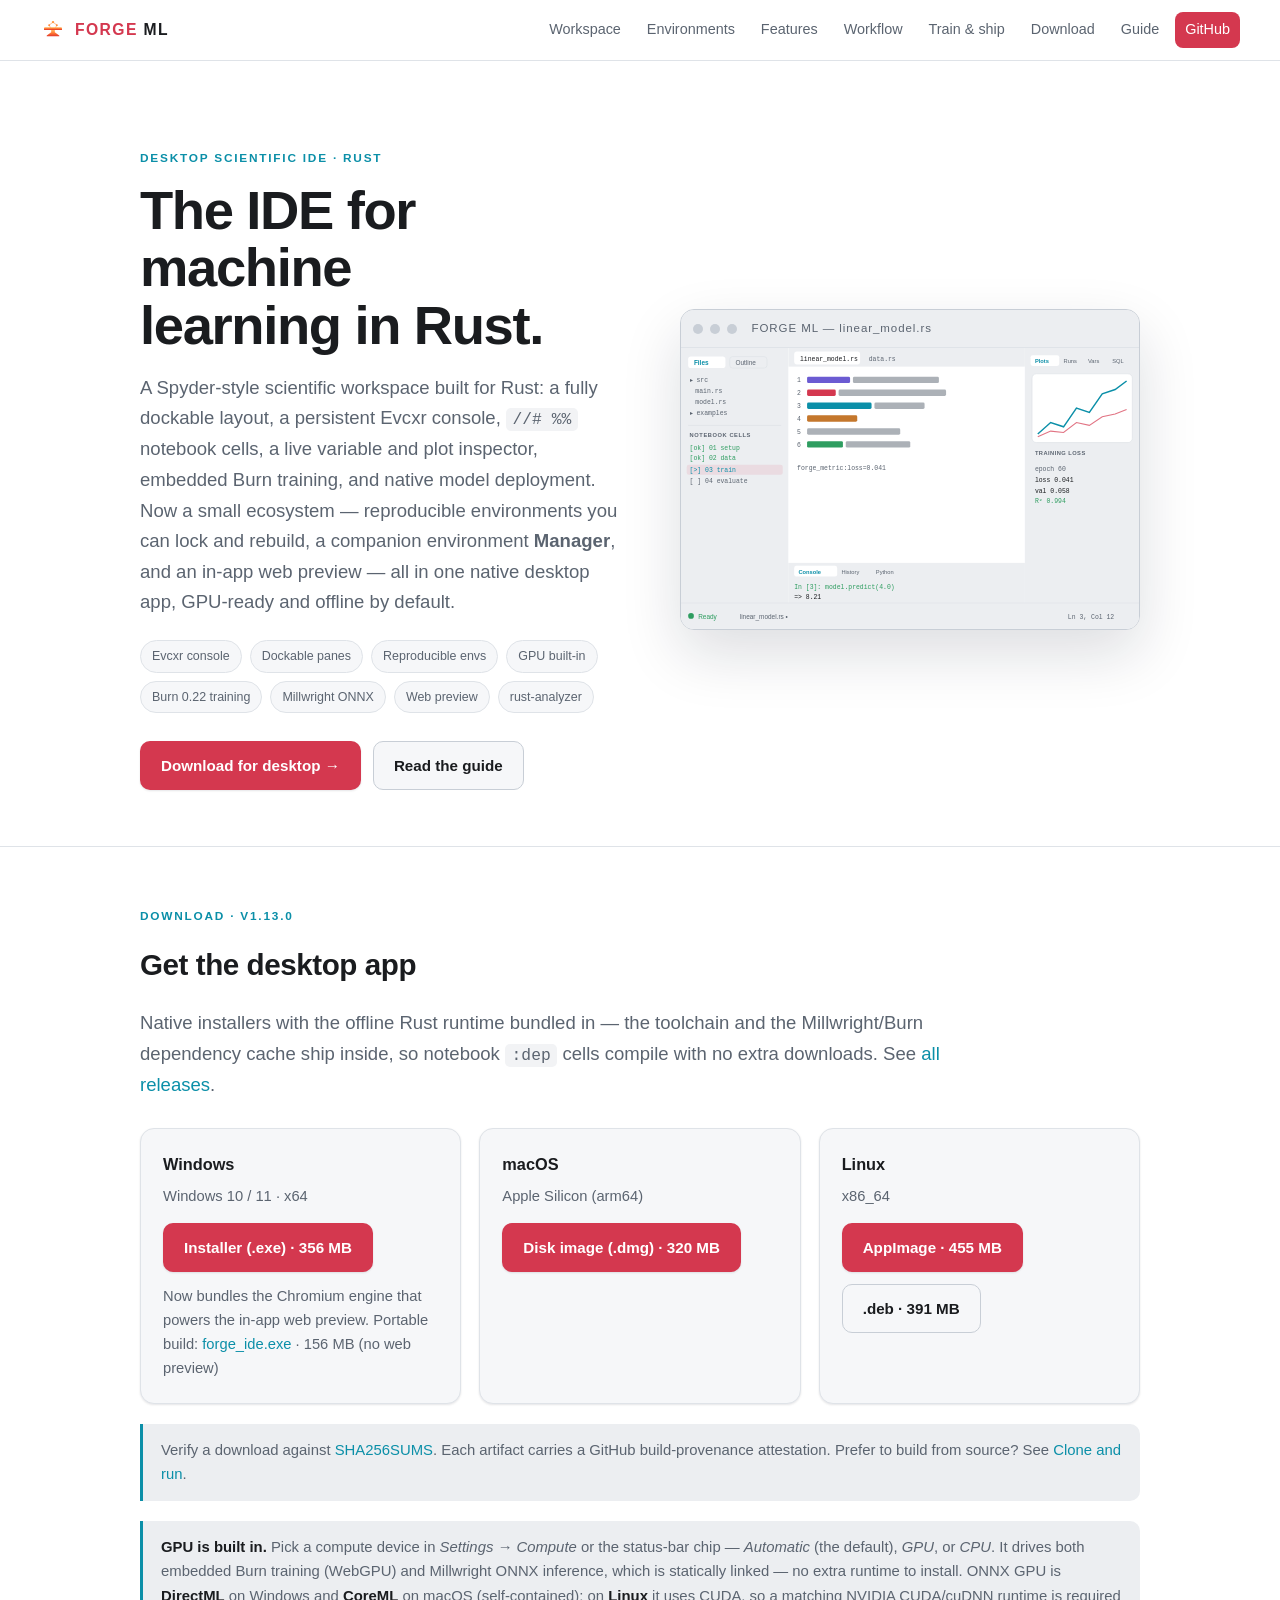
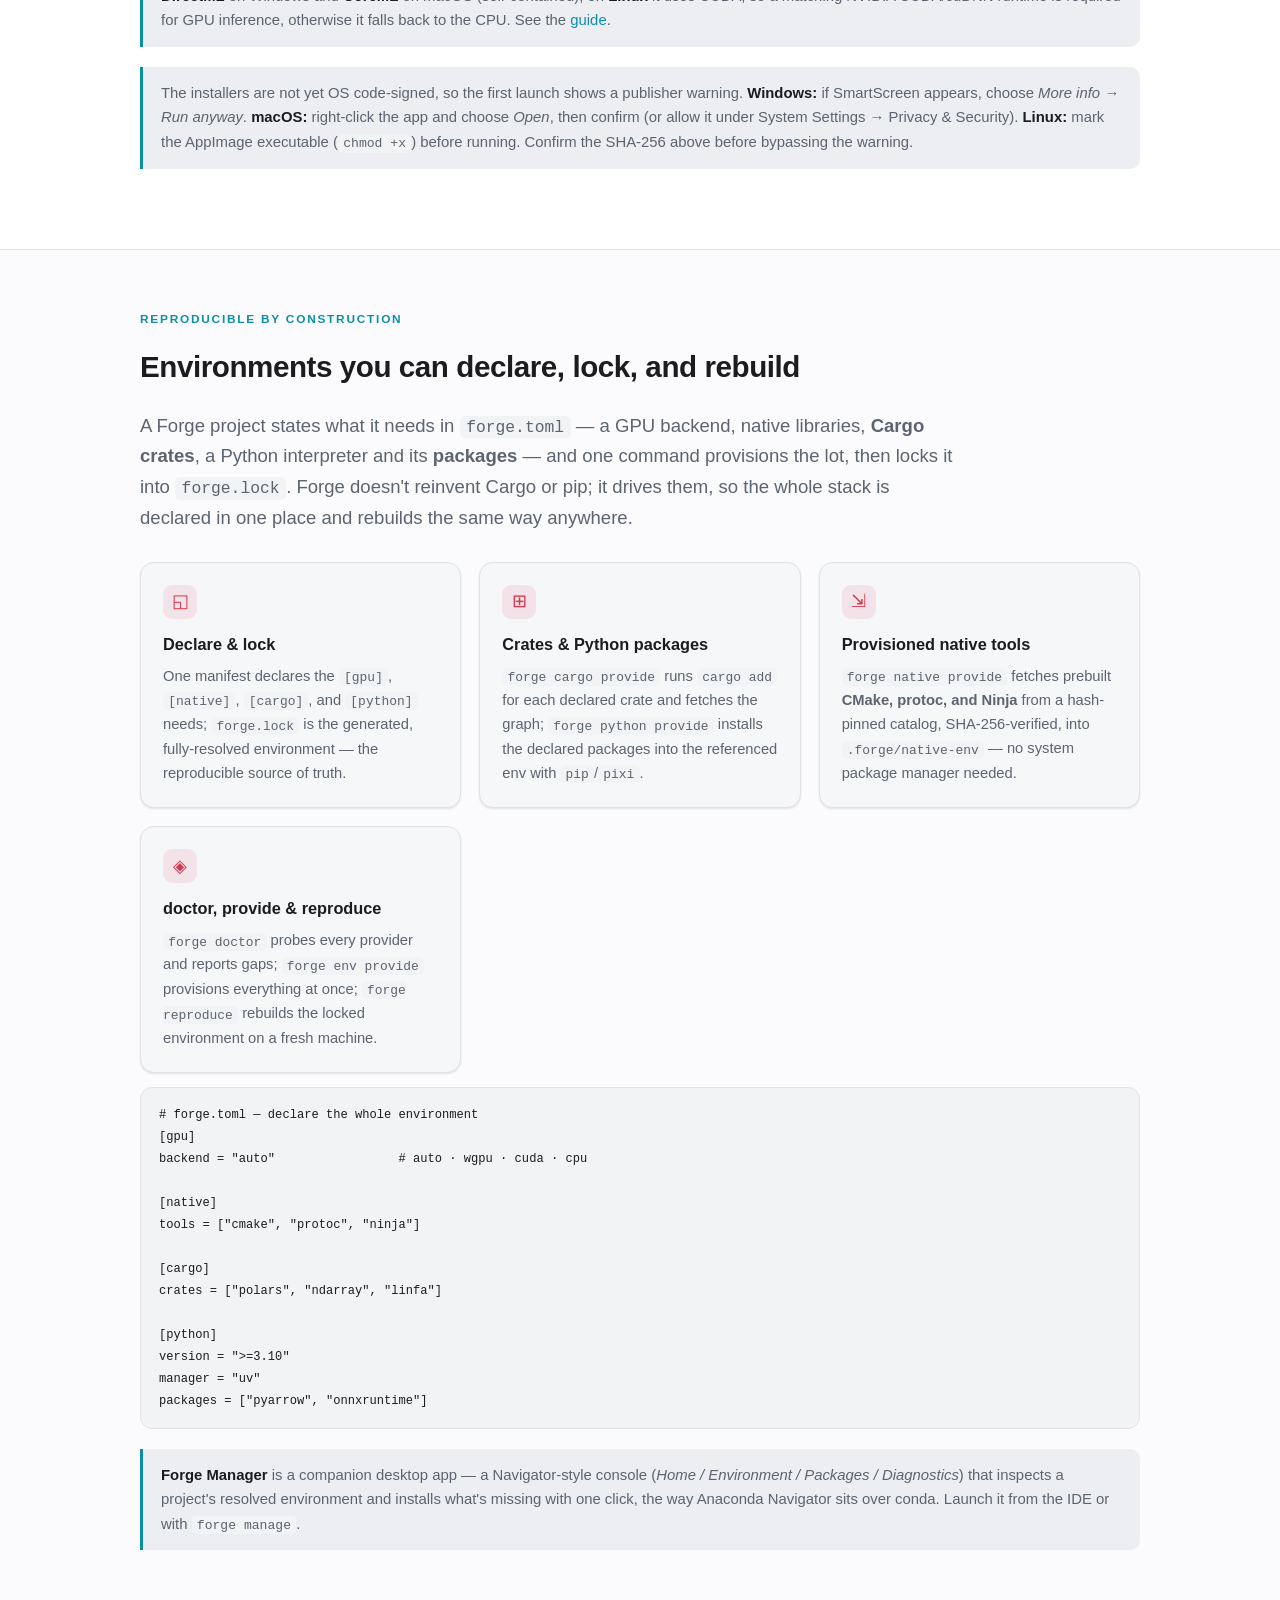
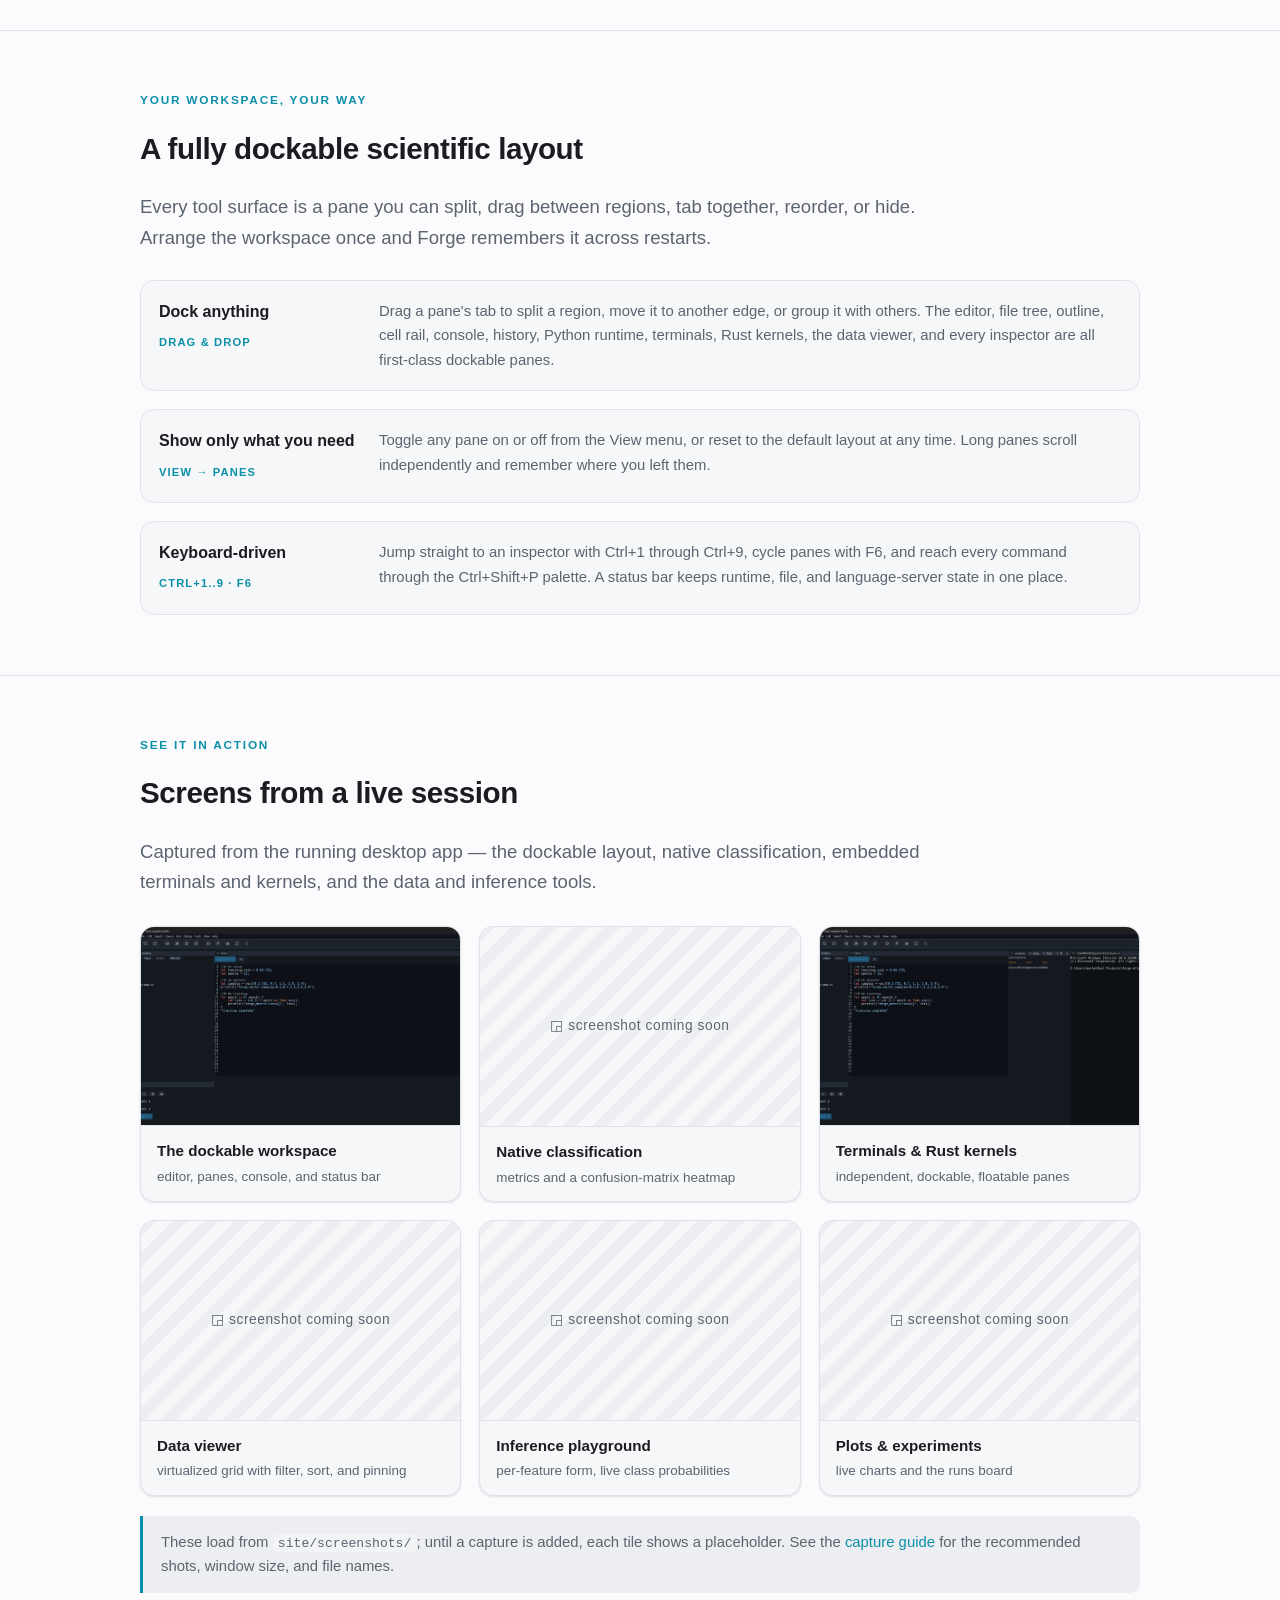
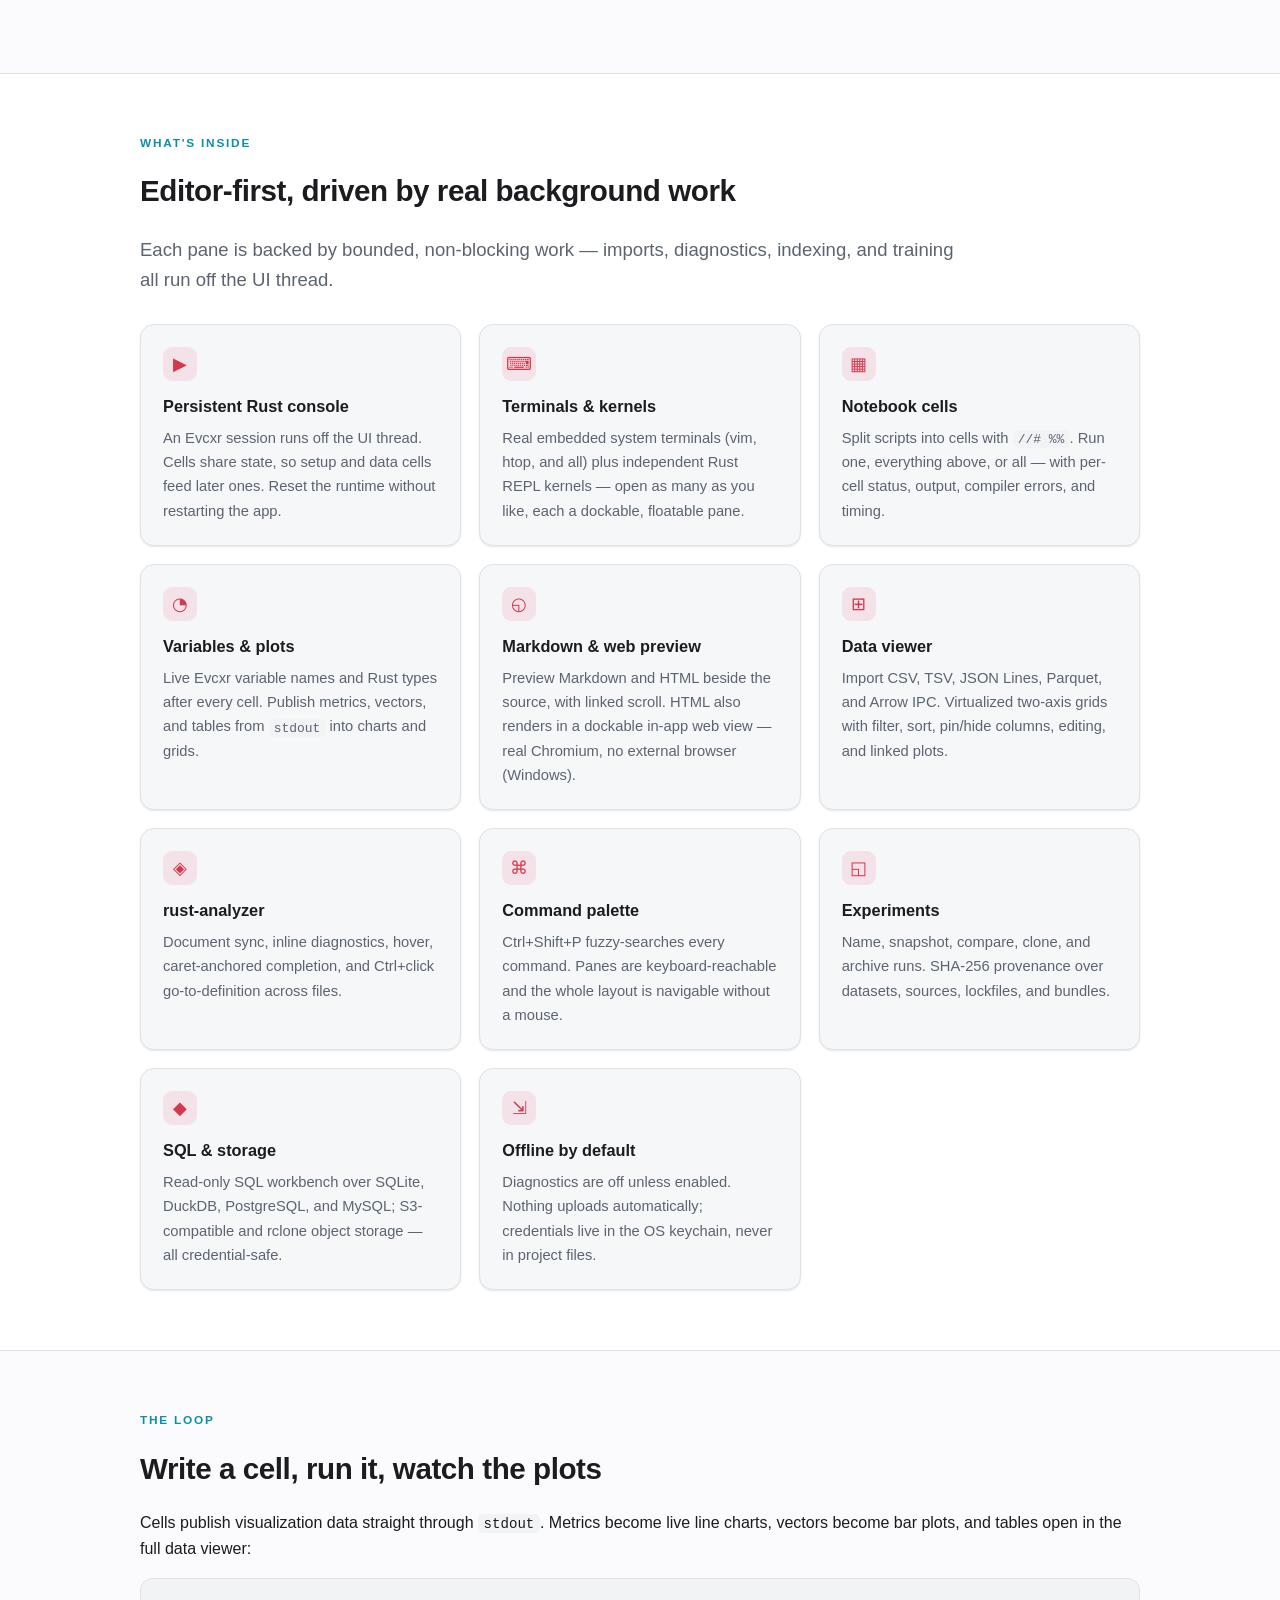
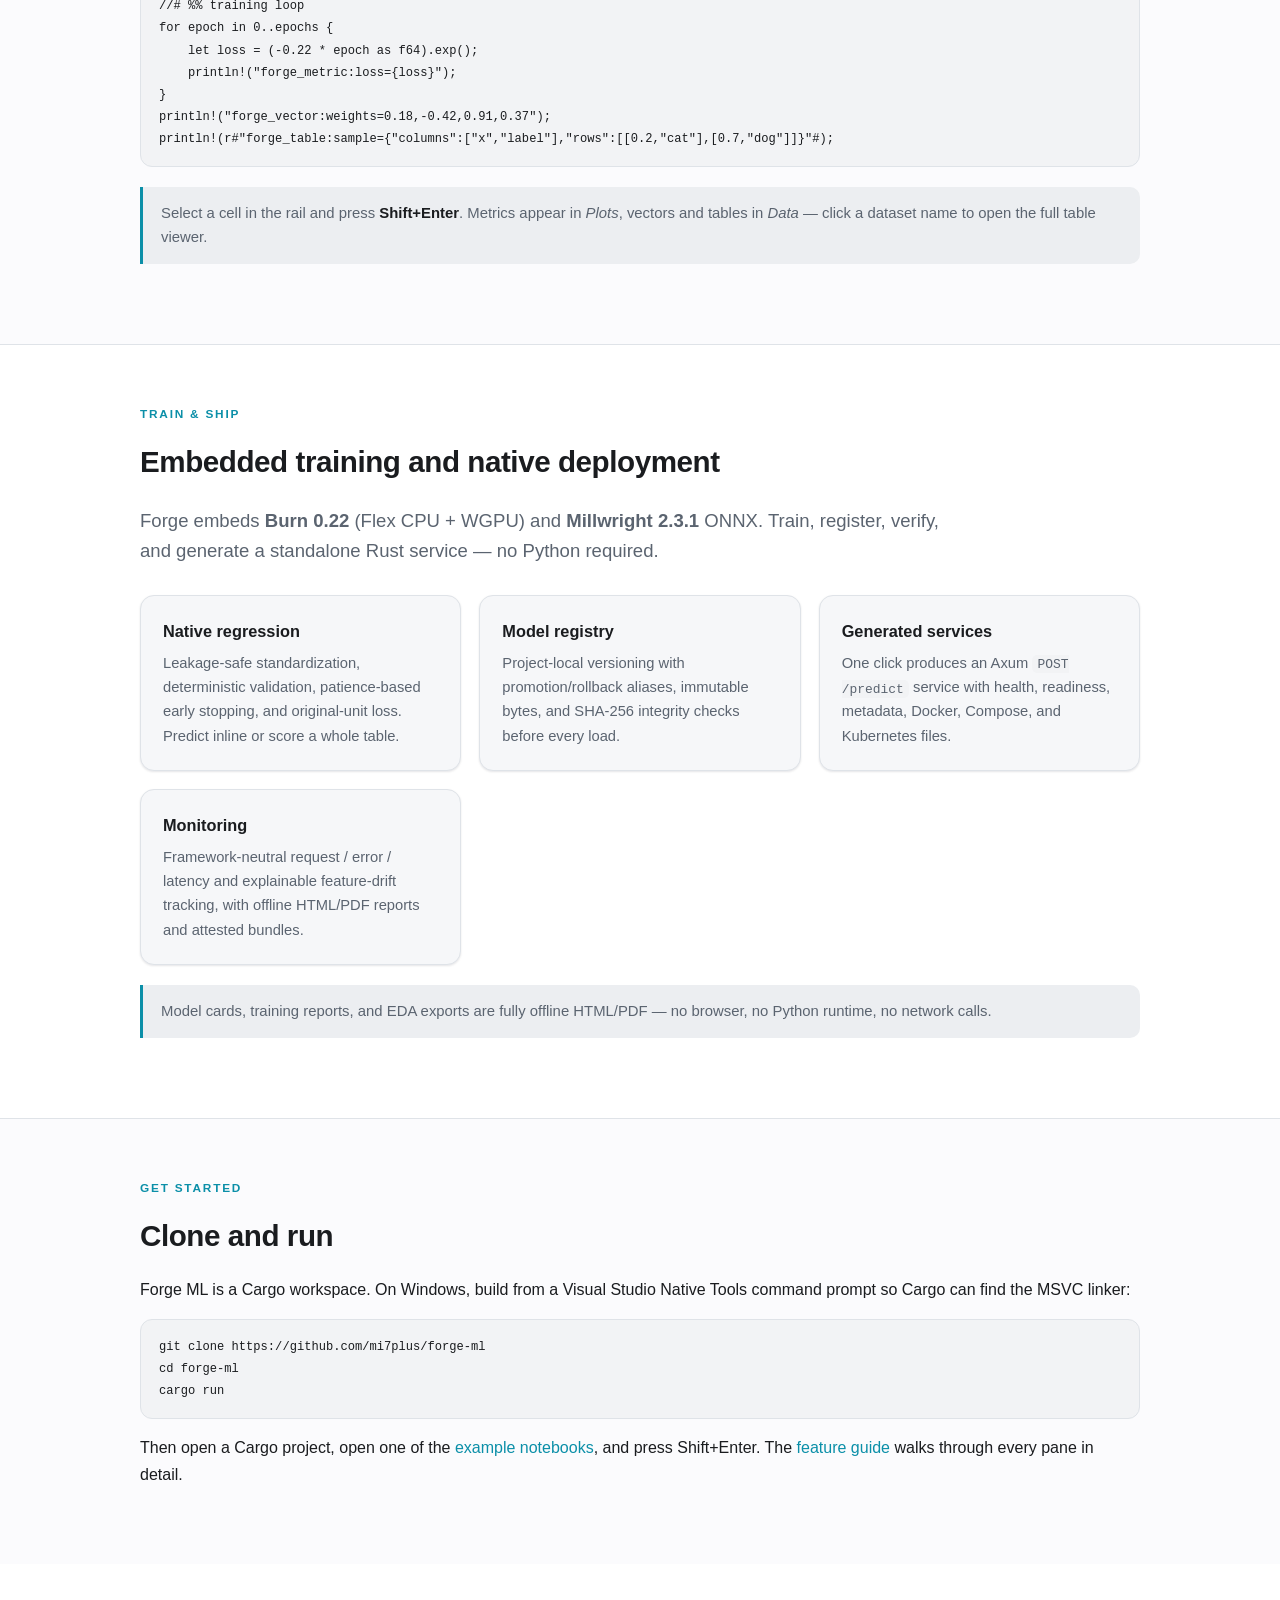
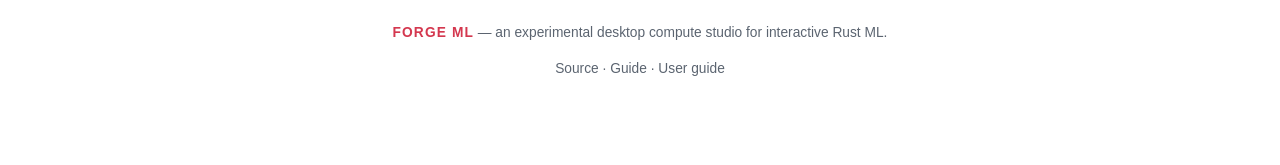
==== site/index.html @ 40b63c4d "feat(env): provision Cargo crates and Python packages from forge.toml Extends the environment system" ====
<!DOCTYPE html>
<html lang="en">
<head>
<meta charset="utf-8">
<meta name="viewport" content="width=device-width, initial-scale=1">
<title>Forge ML — a Rust IDE for machine learning</title>
<meta name="description" content="Forge ML is a desktop scientific IDE for interactive Rust machine-learning work: a dockable workspace, a persistent Evcxr console, notebook cells, live plots, embedded Burn training, and native model deployment.">
<link rel="icon" type="image/svg+xml" href="favicon.svg">
<link rel="alternate icon" href="favicon.ico">
<link rel="apple-touch-icon" href="favicon-256.png">
<link rel="stylesheet" href="styles.css">
</head>
<body>
<nav class="nav">
  <span class="brand"><img src="logo-mark.svg" alt="" width="26" height="26" style="vertical-align:-7px;margin-right:9px">FORGE <span>ML</span></span>
  <div class="links">
    <a href="#workspace">Workspace</a>
    <a href="#ecosystem">Environments</a>
    <a href="#features">Features</a>
    <a href="#workflow">Workflow</a>
    <a href="#ml">Train &amp; ship</a>
    <a href="#download">Download</a>
    <a href="guide.html">Guide</a>
    <a class="cta" href="https://github.com/mi7plus/forge-ml">GitHub</a>
  </div>
</nav>

<header class="hero">
  <div class="wrap hero-grid">
    <div>
      <p class="eyebrow">Desktop scientific IDE · Rust</p>
      <h1>The IDE for machine<br>learning in Rust.</h1>
      <p class="lede">A Spyder-style scientific workspace built for Rust: a fully dockable layout,
      a persistent Evcxr console, <code>//# %%</code> notebook cells, a live variable and plot
      inspector, embedded Burn training, and native model deployment. Now a small ecosystem —
      reproducible environments you can lock and rebuild, a companion environment
      <strong>Manager</strong>, and an in-app web preview — all in one native desktop app,
      GPU-ready and offline by default.</p>
      <div class="badges">
        <span class="chip">Evcxr console</span>
        <span class="chip">Dockable panes</span>
        <span class="chip">Reproducible envs</span>
        <span class="chip">GPU built-in</span>
        <span class="chip">Burn 0.22 training</span>
        <span class="chip">Millwright ONNX</span>
        <span class="chip">Web preview</span>
        <span class="chip">rust-analyzer</span>
      </div>
      <div class="cta">
        <a class="btn primary" href="#download">Download for desktop →</a>
        <a class="btn ghost" href="guide.html">Read the guide</a>
      </div>
    </div>

    <div class="mockup" role="img" aria-label="Forge ML workspace: a dockable layout with a left navigator, a center editor, a right inspector, and a bottom console.">
      <div class="titlebar">
        <span class="dot"></span><span class="dot"></span><span class="dot"></span>
        <span class="tb-title">FORGE ML — linear_model.rs</span>
      </div>
      <svg viewBox="0 0 640 392" xmlns="http://www.w3.org/2000/svg">
        <!-- panels -->
        <rect x="0" y="0" width="640" height="392" style="fill:var(--surface)"/>
        <!-- left navigator -->
        <rect x="0" y="0" width="150" height="356" style="fill:var(--surface-2)"/>
        <rect x="10" y="12" width="52" height="16" rx="4" style="fill:var(--bg)"/>
        <rect x="68" y="12" width="52" height="16" rx="4" style="fill:transparent;stroke:var(--border);stroke-width:1"/>
        <text x="18" y="24" style="fill:var(--cyan);font:600 9px sans-serif">Files</text>
        <text x="76" y="24" style="fill:var(--muted);font:9px sans-serif">Outline</text>
        <g style="fill:var(--muted);font:9px monospace">
          <text x="12" y="48">▸ src</text>
          <text x="20" y="63">main.rs</text>
          <text x="20" y="78">model.rs</text>
          <text x="12" y="93">▸ examples</text>
        </g>
        <line x1="10" y1="108" x2="140" y2="108" style="stroke:var(--border);stroke-width:1"/>
        <text x="12" y="124" style="fill:var(--muted);font:700 8px sans-serif;letter-spacing:.1em">NOTEBOOK CELLS</text>
        <g style="font:9px monospace">
          <text x="12" y="142" style="fill:var(--green)">[ok] 01 setup</text>
          <text x="12" y="157" style="fill:var(--green)">[ok] 02 data</text>
          <rect x="8" y="163" width="134" height="14" rx="3" style="fill:var(--red-soft)"/>
          <text x="12" y="173" style="fill:var(--cyan)">[&gt;]  03 train</text>
          <text x="12" y="188" style="fill:var(--muted)">[ ]  04 evaluate</text>
        </g>

        <!-- editor -->
        <rect x="150" y="0" width="330" height="300" style="fill:var(--bg)"/>
        <rect x="150" y="0" width="330" height="26" style="fill:var(--surface-2)"/>
        <rect x="158" y="5" width="92" height="18" rx="4" style="fill:var(--bg)"/>
        <text x="166" y="18" style="fill:var(--text);font:9px monospace">linear_model.rs</text>
        <text x="262" y="18" style="fill:var(--muted);font:9px monospace">data.rs</text>
        <g style="font:9px monospace">
          <text x="162" y="48" style="fill:var(--muted)">1</text><rect x="176" y="40" width="60" height="9" rx="2" style="fill:var(--violet)"/><rect x="240" y="40" width="120" height="9" rx="2" style="fill:var(--muted);opacity:.5"/>
          <text x="162" y="66" style="fill:var(--muted)">2</text><rect x="176" y="58" width="40" height="9" rx="2" style="fill:var(--red)"/><rect x="220" y="58" width="150" height="9" rx="2" style="fill:var(--muted);opacity:.5"/>
          <text x="162" y="84" style="fill:var(--muted)">3</text><rect x="176" y="76" width="90" height="9" rx="2" style="fill:var(--cyan)"/><rect x="270" y="76" width="70" height="9" rx="2" style="fill:var(--muted);opacity:.5"/>
          <text x="162" y="102" style="fill:var(--muted)">4</text><rect x="176" y="94" width="70" height="9" rx="2" style="fill:var(--ember)"/>
          <text x="162" y="120" style="fill:var(--muted)">5</text><rect x="176" y="112" width="130" height="9" rx="2" style="fill:var(--muted);opacity:.5"/>
          <text x="162" y="138" style="fill:var(--muted)">6</text><rect x="176" y="130" width="50" height="9" rx="2" style="fill:var(--green)"/><rect x="230" y="130" width="90" height="9" rx="2" style="fill:var(--muted);opacity:.5"/>
        </g>
        <text x="162" y="170" style="fill:var(--muted);font:9px monospace">forge_metric:loss=0.041</text>

        <!-- bottom console under editor -->
        <rect x="150" y="300" width="330" height="56" style="fill:var(--surface-2)"/>
        <rect x="158" y="304" width="60" height="15" rx="3" style="fill:var(--bg)"/>
        <text x="164" y="315" style="fill:var(--cyan);font:600 8px sans-serif">Console</text>
        <text x="224" y="315" style="fill:var(--muted);font:8px sans-serif">History</text>
        <text x="272" y="315" style="fill:var(--muted);font:8px sans-serif">Python</text>
        <text x="158" y="336" style="fill:var(--green);font:9px monospace">In [3]: model.predict(4.0)</text>
        <text x="158" y="350" style="fill:var(--text);font:9px monospace">=&gt; 8.21</text>

        <!-- right inspector -->
        <rect x="480" y="0" width="160" height="356" style="fill:var(--surface-2)"/>
        <g style="font:8px sans-serif">
          <rect x="488" y="10" width="40" height="15" rx="3" style="fill:var(--bg)"/>
          <text x="494" y="21" style="fill:var(--cyan);font-weight:600">Plots</text>
          <text x="534" y="21" style="fill:var(--muted)">Runs</text>
          <text x="568" y="21" style="fill:var(--muted)">Vars</text>
          <text x="602" y="21" style="fill:var(--muted)">SQL</text>
        </g>
        <rect x="490" y="36" width="140" height="96" rx="6" style="fill:var(--bg);stroke:var(--border);stroke-width:1"/>
        <polyline points="498,120 516,104 534,110 552,84 570,90 588,64 606,58 622,46"
                  style="fill:none;stroke:var(--cyan);stroke-width:2"/>
        <polyline points="498,124 516,116 534,118 552,104 570,108 588,96 606,92 622,86"
                  style="fill:none;stroke:var(--red);stroke-width:1.5;opacity:.7"/>
        <text x="494" y="150" style="fill:var(--muted);font:700 8px sans-serif;letter-spacing:.08em">TRAINING LOSS</text>
        <g style="font:9px monospace">
          <text x="494" y="172" style="fill:var(--muted)">epoch 60</text>
          <text x="494" y="187" style="fill:var(--text)">loss   0.041</text>
          <text x="494" y="202" style="fill:var(--text)">val    0.058</text>
          <text x="494" y="217" style="fill:var(--green)">R²     0.994</text>
        </g>

        <!-- status bar -->
        <rect x="0" y="356" width="640" height="36" style="fill:var(--surface-2)"/>
        <line x1="0" y1="356" x2="640" y2="356" style="stroke:var(--border);stroke-width:1"/>
        <circle cx="14" cy="374" r="4" style="fill:var(--green)"/>
        <text x="24" y="378" style="fill:var(--green);font:9px sans-serif">Ready</text>
        <text x="82" y="378" style="fill:var(--muted);font:9px sans-serif">linear_model.rs •</text>
        <text x="540" y="378" style="fill:var(--muted);font:9px monospace">Ln 3, Col 12</text>
      </svg>
    </div>
  </div>
</header>

<section id="download">
  <div class="wrap">
    <p class="eyebrow">Download · v1.13.0</p>
    <h2>Get the desktop app</h2>
    <p class="lede">Native installers with the offline Rust runtime bundled in — the toolchain and the
    Millwright/Burn dependency cache ship inside, so notebook <code>:dep</code> cells compile with no
    extra downloads. See <a href="https://github.com/mi7plus/forge-ml/releases/latest">all releases</a>.</p>
    <div class="grid">
      <div class="card">
        <h3>Windows</h3>
        <p>Windows 10 / 11 · x64</p>
        <div class="cta" style="margin-top:14px">
          <a class="btn primary" href="https://github.com/mi7plus/forge-ml/releases/download/v1.13.0/forge_ide_1.13.0_x64-setup.exe">Installer (.exe) · 356&nbsp;MB</a>
        </div>
        <p style="margin-top:12px">Now bundles the Chromium engine that powers the in-app web preview.
          Portable build:
          <a href="https://github.com/mi7plus/forge-ml/releases/download/v1.13.0/forge_ide.exe">forge_ide.exe</a> · 156&nbsp;MB
          (no web preview)</p>
      </div>
      <div class="card">
        <h3>macOS</h3>
        <p>Apple Silicon (arm64)</p>
        <div class="cta" style="margin-top:14px">
          <a class="btn primary" href="https://github.com/mi7plus/forge-ml/releases/download/v1.13.0/Forge.ML_1.13.0_aarch64.dmg">Disk image (.dmg) · 320&nbsp;MB</a>
        </div>
      </div>
      <div class="card">
        <h3>Linux</h3>
        <p>x86_64</p>
        <div class="cta" style="margin-top:14px">
          <a class="btn primary" href="https://github.com/mi7plus/forge-ml/releases/download/v1.13.0/forge_ide_1.13.0_x86_64.AppImage">AppImage · 455&nbsp;MB</a>
          <a class="btn ghost" href="https://github.com/mi7plus/forge-ml/releases/download/v1.13.0/forge_ide_1.13.0_amd64.deb">.deb · 391&nbsp;MB</a>
        </div>
      </div>
    </div>
    <p class="note">Verify a download against
      <a href="https://github.com/mi7plus/forge-ml/releases/download/v1.13.0/SHA256SUMS">SHA256SUMS</a>.
      Each artifact carries a GitHub build-provenance attestation. Prefer to build from source?
      See <a href="#start">Clone and run</a>.</p>
    <p class="note"><strong>GPU is built in.</strong> Pick a compute device in <em>Settings → Compute</em> or
      the status-bar chip — <em>Automatic</em> (the default), <em>GPU</em>, or <em>CPU</em>. It drives both
      embedded Burn training (WebGPU) and Millwright ONNX inference, which is statically linked — no extra
      runtime to install. ONNX GPU is <strong>DirectML</strong> on Windows and <strong>CoreML</strong> on
      macOS (self-contained); on <strong>Linux</strong> it uses CUDA, so a matching NVIDIA CUDA/cuDNN runtime
      is required for GPU inference, otherwise it falls back to the CPU. See the
      <a href="guide.html#compute">guide</a>.</p>
    <p class="note">The installers are not yet OS code-signed, so the first launch shows a publisher
      warning. <strong>Windows:</strong> if SmartScreen appears, choose <em>More info → Run anyway</em>.
      <strong>macOS:</strong> right-click the app and choose <em>Open</em>, then confirm (or allow it under
      System Settings → Privacy &amp; Security). <strong>Linux:</strong> mark the AppImage executable
      (<code>chmod +x</code>) before running. Confirm the SHA-256 above before bypassing the warning.</p>
  </div>
</section>

<section id="ecosystem" class="tinted">
  <div class="wrap">
    <p class="eyebrow">Reproducible by construction</p>
    <h2>Environments you can declare, lock, and rebuild</h2>
    <p class="lede">A Forge project states what it needs in <code>forge.toml</code> — a GPU backend,
    native libraries, <strong>Cargo crates</strong>, a Python interpreter and its <strong>packages</strong>
    — and one command provisions the lot, then locks it into <code>forge.lock</code>. Forge doesn't
    reinvent Cargo or pip; it drives them, so the whole stack is declared in one place and rebuilds the
    same way anywhere.</p>
    <div class="grid">
      <div class="card"><span class="ico">◱</span><h3>Declare &amp; lock</h3><p>One manifest declares the <code>[gpu]</code>, <code>[native]</code>, <code>[cargo]</code>, and <code>[python]</code> needs; <code>forge.lock</code> is the generated, fully-resolved environment — the reproducible source of truth.</p></div>
      <div class="card"><span class="ico">⊞</span><h3>Crates &amp; Python packages</h3><p><code>forge cargo provide</code> runs <code>cargo add</code> for each declared crate and fetches the graph; <code>forge python provide</code> installs the declared packages into the referenced env with <code>pip</code>/<code>pixi</code>.</p></div>
      <div class="card"><span class="ico">⇲</span><h3>Provisioned native tools</h3><p><code>forge native provide</code> fetches prebuilt <strong>CMake, protoc, and Ninja</strong> from a hash-pinned catalog, SHA-256-verified, into <code>.forge/native-env</code> — no system package manager needed.</p></div>
      <div class="card"><span class="ico">◈</span><h3>doctor, provide &amp; reproduce</h3><p><code>forge doctor</code> probes every provider and reports gaps; <code>forge env provide</code> provisions everything at once; <code>forge reproduce</code> rebuilds the locked environment on a fresh machine.</p></div>
    </div>
<pre><code># forge.toml — declare the whole environment
[gpu]
backend = "auto"                 # auto · wgpu · cuda · cpu

[native]
tools = ["cmake", "protoc", "ninja"]

[cargo]
crates = ["polars", "ndarray", "linfa"]

[python]
version = "&gt;=3.10"
manager = "uv"
packages = ["pyarrow", "onnxruntime"]</code></pre>
    <div class="note"><strong>Forge Manager</strong> is a companion desktop app — a Navigator-style
    console (<em>Home / Environment / Packages / Diagnostics</em>) that inspects a project's resolved
    environment and installs what's missing with one click, the way Anaconda Navigator sits over conda.
    Launch it from the IDE or with <code>forge manage</code>.</div>
  </div>
</section>

<section id="workspace" class="tinted">
  <div class="wrap">
    <p class="eyebrow">Your workspace, your way</p>
    <h2>A fully dockable scientific layout</h2>
    <p class="lede">Every tool surface is a pane you can split, drag between regions, tab together,
    reorder, or hide. Arrange the workspace once and Forge remembers it across restarts.</p>
    <div class="rows">
      <div class="row2">
        <div class="rk">Dock anything<span class="tag">drag &amp; drop</span></div>
        <p>Drag a pane's tab to split a region, move it to another edge, or group it with others.
        The editor, file tree, outline, cell rail, console, history, Python runtime, terminals,
        Rust kernels, the data viewer, and every inspector are all first-class dockable panes.</p>
      </div>
      <div class="row2">
        <div class="rk">Show only what you need<span class="tag">View → Panes</span></div>
        <p>Toggle any pane on or off from the View menu, or reset to the default layout at any time.
        Long panes scroll independently and remember where you left them.</p>
      </div>
      <div class="row2">
        <div class="rk">Keyboard-driven<span class="tag">Ctrl+1..9 · F6</span></div>
        <p>Jump straight to an inspector with Ctrl+1 through Ctrl+9, cycle panes with F6, and reach
        every command through the Ctrl+Shift+P palette. A status bar keeps runtime, file, and
        language-server state in one place.</p>
      </div>
    </div>
  </div>
</section>

<section id="screenshots" class="tinted">
  <div class="wrap">
    <p class="eyebrow">See it in action</p>
    <h2>Screens from a live session</h2>
    <p class="lede">Captured from the running desktop app — the dockable layout, native
    classification, embedded terminals and kernels, and the data and inference tools.</p>
    <div class="shots">
      <figure class="shot">
        <img src="screenshots/workspace.png" width="1600" height="874" loading="lazy"
             alt="The Forge ML workspace: a file navigator, an editor open on a Rust notebook with //# %% cells, and the notebook cell rail below."
             onerror="this.closest('.shot').classList.add('pending')">
        <figcaption>The dockable workspace<span>editor, panes, console, and status bar</span></figcaption>
      </figure>
      <figure class="shot">
        <img src="screenshots/classification.png" width="1600" height="1000" loading="lazy"
             alt="Native softmax classification results with per-class precision, recall, and F1, and a confusion-matrix heatmap."
             onerror="this.closest('.shot').classList.add('pending')">
        <figcaption>Native classification<span>metrics and a confusion-matrix heatmap</span></figcaption>
      </figure>
      <figure class="shot">
        <img src="screenshots/terminals-kernels.png" width="1600" height="874" loading="lazy"
             alt="An embedded system terminal docked to the right of the editor, alongside the live variables inspector."
             onerror="this.closest('.shot').classList.add('pending')">
        <figcaption>Terminals &amp; Rust kernels<span>independent, dockable, floatable panes</span></figcaption>
      </figure>
      <figure class="shot">
        <img src="screenshots/data-viewer.png" width="1600" height="1000" loading="lazy"
             alt="The virtualized data viewer showing a large table with filtering, sorting, and pinned columns."
             onerror="this.closest('.shot').classList.add('pending')">
        <figcaption>Data viewer<span>virtualized grid with filter, sort, and pinning</span></figcaption>
      </figure>
      <figure class="shot">
        <img src="screenshots/playground.png" width="1600" height="1000" loading="lazy"
             alt="The inference playground with a per-feature input form and live per-class probability bars."
             onerror="this.closest('.shot').classList.add('pending')">
        <figcaption>Inference playground<span>per-feature form, live class probabilities</span></figcaption>
      </figure>
      <figure class="shot">
        <img src="screenshots/plots.png" width="1600" height="1000" loading="lazy"
             alt="Live training-loss line charts and the experiments board comparing several runs."
             onerror="this.closest('.shot').classList.add('pending')">
        <figcaption>Plots &amp; experiments<span>live charts and the runs board</span></figcaption>
      </figure>
    </div>
    <p class="note">These load from <code>site/screenshots/</code>; until a capture is added, each
    tile shows a placeholder. See the
    <a href="https://github.com/mi7plus/forge-ml/blob/main/site/screenshots/README.md">capture guide</a>
    for the recommended shots, window size, and file names.</p>
  </div>
</section>

<section id="features">
  <div class="wrap">
    <p class="eyebrow">What's inside</p>
    <h2>Editor-first, driven by real background work</h2>
    <p class="lede">Each pane is backed by bounded, non-blocking work — imports, diagnostics,
    indexing, and training all run off the UI thread.</p>
    <div class="grid">
      <div class="card"><span class="ico">▶</span><h3>Persistent Rust console</h3><p>An Evcxr session runs off the UI thread. Cells share state, so setup and data cells feed later ones. Reset the runtime without restarting the app.</p></div>
      <div class="card"><span class="ico">⌨</span><h3>Terminals &amp; kernels</h3><p>Real embedded system terminals (vim, htop, and all) plus independent Rust REPL kernels — open as many as you like, each a dockable, floatable pane.</p></div>
      <div class="card"><span class="ico">▦</span><h3>Notebook cells</h3><p>Split scripts into cells with <code>//# %%</code>. Run one, everything above, or all — with per-cell status, output, compiler errors, and timing.</p></div>
      <div class="card"><span class="ico">◔</span><h3>Variables &amp; plots</h3><p>Live Evcxr variable names and Rust types after every cell. Publish metrics, vectors, and tables from <code>stdout</code> into charts and grids.</p></div>
      <div class="card"><span class="ico">◵</span><h3>Markdown &amp; web preview</h3><p>Preview Markdown and HTML beside the source, with linked scroll. HTML also renders in a dockable in-app web view — real Chromium, no external browser (Windows).</p></div>
      <div class="card"><span class="ico">⊞</span><h3>Data viewer</h3><p>Import CSV, TSV, JSON Lines, Parquet, and Arrow IPC. Virtualized two-axis grids with filter, sort, pin/hide columns, editing, and linked plots.</p></div>
      <div class="card"><span class="ico">◈</span><h3>rust-analyzer</h3><p>Document sync, inline diagnostics, hover, caret-anchored completion, and Ctrl+click go-to-definition across files.</p></div>
      <div class="card"><span class="ico">⌘</span><h3>Command palette</h3><p>Ctrl+Shift+P fuzzy-searches every command. Panes are keyboard-reachable and the whole layout is navigable without a mouse.</p></div>
      <div class="card"><span class="ico">◱</span><h3>Experiments</h3><p>Name, snapshot, compare, clone, and archive runs. SHA-256 provenance over datasets, sources, lockfiles, and bundles.</p></div>
      <div class="card"><span class="ico">◆</span><h3>SQL &amp; storage</h3><p>Read-only SQL workbench over SQLite, DuckDB, PostgreSQL, and MySQL; S3-compatible and rclone object storage — all credential-safe.</p></div>
      <div class="card"><span class="ico">⇲</span><h3>Offline by default</h3><p>Diagnostics are off unless enabled. Nothing uploads automatically; credentials live in the OS keychain, never in project files.</p></div>
    </div>
  </div>
</section>

<section id="workflow" class="tinted">
  <div class="wrap">
    <p class="eyebrow">The loop</p>
    <h2>Write a cell, run it, watch the plots</h2>
    <p>Cells publish visualization data straight through <code>stdout</code>. Metrics become live line
    charts, vectors become bar plots, and tables open in the full data viewer:</p>
<pre><code>//# %% training loop
for epoch in 0..epochs {
    let loss = (-0.22 * epoch as f64).exp();
    println!("forge_metric:loss={loss}");
}
println!("forge_vector:weights=0.18,-0.42,0.91,0.37");
println!(r#"forge_table:sample={"columns":["x","label"],"rows":[[0.2,"cat"],[0.7,"dog"]]}"#);</code></pre>
    <div class="note">Select a cell in the rail and press <strong>Shift+Enter</strong>. Metrics appear in
    <em>Plots</em>, vectors and tables in <em>Data</em> — click a dataset name to open the full table viewer.</div>
  </div>
</section>

<section id="ml">
  <div class="wrap">
    <p class="eyebrow">Train &amp; ship</p>
    <h2>Embedded training and native deployment</h2>
    <p class="lede">Forge embeds <strong>Burn 0.22</strong> (Flex CPU + WGPU) and <strong>Millwright 2.3.1</strong>
    ONNX. Train, register, verify, and generate a standalone Rust service — no Python required.</p>
    <div class="grid">
      <div class="card"><h3>Native regression</h3><p>Leakage-safe standardization, deterministic validation, patience-based early stopping, and original-unit loss. Predict inline or score a whole table.</p></div>
      <div class="card"><h3>Model registry</h3><p>Project-local versioning with promotion/rollback aliases, immutable bytes, and SHA-256 integrity checks before every load.</p></div>
      <div class="card"><h3>Generated services</h3><p>One click produces an Axum <code>POST /predict</code> service with health, readiness, metadata, Docker, Compose, and Kubernetes files.</p></div>
      <div class="card"><h3>Monitoring</h3><p>Framework-neutral request / error / latency and explainable feature-drift tracking, with offline HTML/PDF reports and attested bundles.</p></div>
    </div>
    <div class="note">Model cards, training reports, and EDA exports are fully offline HTML/PDF — no browser,
    no Python runtime, no network calls.</div>
  </div>
</section>

<section id="start" class="tinted">
  <div class="wrap">
    <p class="eyebrow">Get started</p>
    <h2>Clone and run</h2>
    <p>Forge ML is a Cargo workspace. On Windows, build from a Visual Studio Native Tools command prompt
    so Cargo can find the MSVC linker:</p>
<pre><code>git clone https://github.com/mi7plus/forge-ml
cd forge-ml
cargo run</code></pre>
    <p>Then open a Cargo project, open one of the
    <a href="https://github.com/mi7plus/forge-ml/tree/main/examples">example notebooks</a>, and press
    Shift+Enter. The <a href="guide.html">feature guide</a> walks through every pane in detail.</p>
  </div>
</section>

<footer>
  <p><span class="brand">FORGE ML</span> — an experimental desktop compute studio for interactive Rust ML.</p>
  <p><a href="https://github.com/mi7plus/forge-ml">Source</a> · <a href="guide.html">Guide</a> · <a href="https://github.com/mi7plus/forge-ml/blob/main/docs/USER_GUIDE.md">User guide</a></p>
</footer>
</body>
</html>
---- site/styles.css ----
/* Forge ML site — shared styles. Theme-aware via prefers-color-scheme. */
:root {
  --bg: #ffffff;
  --bg-tint: #fbfbfd;
  --surface: #f6f7f9;
  --surface-2: #eceef1;
  --text: #1a1c1f;
  --muted: #5b6470;
  --border: #dfe3e8;
  --border-strong: #c8ced6;
  --red: #d4384f;
  --red-soft: rgba(212, 56, 79, .1);
  --cyan: #0b8fa8;
  --green: #2e9d60;
  --ember: #c4772c;
  --violet: #6b5bd2;
  --code-bg: #f2f3f5;
  --shadow-sm: 0 1px 2px rgba(16, 24, 40, .06), 0 1px 3px rgba(16, 24, 40, .05);
  --shadow: 0 1px 2px rgba(16, 24, 40, .06), 0 12px 28px rgba(16, 24, 40, .08);
  --shadow-lg: 0 24px 60px rgba(16, 24, 40, .14);
  --maxw: 1080px;
  --radius: 14px;
}
@media (prefers-color-scheme: dark) {
  :root {
    --bg: #0d0f12;
    --bg-tint: #101318;
    --surface: #16191d;
    --surface-2: #1d2126;
    --text: #e8eaed;
    --muted: #9aa4b0;
    --border: #262b31;
    --border-strong: #333a42;
    --red: #ff5c60;
    --red-soft: rgba(255, 92, 96, .12);
    --cyan: #33c4dd;
    --green: #45c07d;
    --ember: #e0954a;
    --violet: #9a8cf0;
    --code-bg: #14171b;
    --shadow-sm: 0 1px 2px rgba(0, 0, 0, .4);
    --shadow: 0 1px 2px rgba(0, 0, 0, .4), 0 14px 34px rgba(0, 0, 0, .38);
    --shadow-lg: 0 30px 70px rgba(0, 0, 0, .5);
  }
}
* { box-sizing: border-box; }
html { scroll-behavior: smooth; }
body {
  margin: 0;
  background:
    radial-gradient(1200px 600px at 82% -8%, var(--red-soft), transparent 60%),
    var(--bg);
  color: var(--text);
  font: 16px/1.65 -apple-system, BlinkMacSystemFont, "Segoe UI", Roboto, Helvetica, Arial, sans-serif;
  -webkit-font-smoothing: antialiased;
  text-rendering: optimizeLegibility;
}
a { color: var(--cyan); text-decoration: none; }
a:hover { text-decoration: underline; }
code, pre, kbd { font-family: "SF Mono", "Cascadia Code", "JetBrains Mono", Consolas, monospace; }
code { background: var(--code-bg); padding: .12em .4em; border-radius: 5px; font-size: .88em; }
pre {
  background: var(--code-bg);
  border: 1px solid var(--border);
  border-radius: 12px;
  padding: 16px 18px;
  overflow-x: auto;
  font-size: .86rem;
  line-height: 1.6;
}
pre code { background: none; padding: 0; }
::selection { background: var(--red-soft); }

/* Top nav */
.nav {
  position: sticky; top: 0; z-index: 20;
  display: flex; align-items: center; gap: 20px;
  padding: 12px clamp(16px, 5vw, 40px);
  background: color-mix(in srgb, var(--bg) 82%, transparent);
  backdrop-filter: saturate(1.6) blur(10px);
  border-bottom: 1px solid var(--border);
}
.nav .brand { font-weight: 800; letter-spacing: .09em; color: var(--red); font-size: .98rem; }
.nav .brand span { color: var(--text); }
.nav .links { margin-left: auto; display: flex; gap: 6px; flex-wrap: wrap; align-items: center; }
.nav .links a { color: var(--muted); font-size: .9rem; padding: 6px 10px; border-radius: 8px; }
.nav .links a:hover { color: var(--text); background: var(--surface); text-decoration: none; }
.nav .links a.cta { color: #fff; background: var(--red); }
.nav .links a.cta:hover { filter: brightness(1.07); color: #fff; }

/* Layout */
.wrap { max-width: var(--maxw); margin: 0 auto; padding: 0 clamp(16px, 5vw, 40px); }
section { padding: 60px 0; border-bottom: 1px solid var(--border); }
section:last-of-type { border-bottom: 0; }
h1 { font-size: clamp(2.1rem, 5.4vw, 3.4rem); line-height: 1.05; letter-spacing: -.025em; margin: 0 0 .35em; }
h2 { font-size: clamp(1.5rem, 3vw, 1.85rem); letter-spacing: -.015em; margin: 0 0 .5em; }
h3 { font-size: 1.06rem; margin: 1.5em 0 .4em; }
.lede { font-size: 1.16rem; color: var(--muted); max-width: 44em; }
.eyebrow { text-transform: uppercase; letter-spacing: .15em; font-size: .74rem; font-weight: 700; color: var(--cyan); margin: 0 0 14px; }

/* Hero */
.hero { padding: clamp(48px, 8vw, 88px) 0 56px; border-bottom: 1px solid var(--border); }
.hero-grid { display: grid; grid-template-columns: 1.05fr 1fr; gap: clamp(28px, 5vw, 56px); align-items: center; }
.hero-grid > * { min-width: 0; }
@media (max-width: 880px) { .hero-grid { grid-template-columns: 1fr; } }
.hero .badges { display: flex; gap: 8px; flex-wrap: wrap; margin: 22px 0 28px; }
.chip { font-size: .78rem; color: var(--muted); border: 1px solid var(--border); background: var(--surface); padding: 5px 11px; border-radius: 999px; white-space: nowrap; }
.cta { display: flex; gap: 12px; flex-wrap: wrap; }
.btn { display: inline-flex; align-items: center; gap: 8px; padding: 11px 20px; border-radius: 10px; font-weight: 600; font-size: .95rem; border: 1px solid transparent; transition: transform .06s ease; }
.btn:active { transform: translateY(1px); }
.btn.primary { background: var(--red); color: #fff; box-shadow: var(--shadow-sm); }
.btn.primary:hover { filter: brightness(1.07); text-decoration: none; }
.btn.ghost { border-color: var(--border-strong); color: var(--text); background: var(--surface); }
.btn.ghost:hover { border-color: var(--cyan); text-decoration: none; }

/* Workspace mockup (hero visual) */
.mockup {
  border: 1px solid var(--border-strong); border-radius: var(--radius);
  background: var(--surface); box-shadow: var(--shadow-lg); overflow: hidden;
}
.mockup .titlebar { display: flex; align-items: center; gap: 7px; padding: 9px 12px; border-bottom: 1px solid var(--border); background: var(--surface-2); }
.mockup .dot { width: 10px; height: 10px; border-radius: 50%; background: var(--border-strong); }
.mockup .tb-title { margin-left: 8px; font-size: .72rem; color: var(--muted); letter-spacing: .08em; }
.mockup svg { display: block; width: 100%; height: auto; }

/* Section tint helper */
.tinted { background: var(--bg-tint); }

/* Feature grid */
.grid { display: grid; grid-template-columns: repeat(auto-fit, minmax(240px, 1fr)); gap: 18px; margin-top: 28px; }
.card {
  background: var(--surface); border: 1px solid var(--border); border-radius: var(--radius);
  padding: 22px; box-shadow: var(--shadow-sm); transition: border-color .15s ease, transform .12s ease;
}
.card:hover { border-color: var(--border-strong); transform: translateY(-2px); }
.card h3 { margin: 0 0 6px; font-size: 1.02rem; }
.card p { margin: 0; color: var(--muted); font-size: .92rem; }
.card .ico { display: inline-flex; align-items: center; justify-content: center; width: 34px; height: 34px; border-radius: 9px; background: var(--red-soft); color: var(--red); font-size: 1.15rem; margin-bottom: 12px; }

/* Screenshot gallery */
.shots { display: grid; grid-template-columns: repeat(auto-fit, minmax(300px, 1fr)); gap: 18px; margin-top: 28px; }
.shot {
  margin: 0; background: var(--surface); border: 1px solid var(--border); border-radius: var(--radius);
  overflow: hidden; box-shadow: var(--shadow-sm); transition: border-color .15s ease, transform .12s ease;
}
.shot:hover { border-color: var(--border-strong); transform: translateY(-2px); }
.shot img { display: block; width: 100%; height: auto; aspect-ratio: 16 / 10; object-fit: cover; background: var(--surface-2); border-bottom: 1px solid var(--border); }
.shot.pending img { display: none; }
.shot.pending::before {
  content: "\25F2  screenshot coming soon"; display: flex; align-items: center; justify-content: center;
  aspect-ratio: 16 / 10; color: var(--muted); font-size: .86rem; letter-spacing: .04em; border-bottom: 1px solid var(--border);
  background: repeating-linear-gradient(135deg, var(--surface-2), var(--surface-2) 11px, var(--surface) 11px, var(--surface) 22px);
}
.shot figcaption { display: flex; flex-direction: column; gap: 2px; padding: 12px 16px; font-weight: 600; font-size: .95rem; }
.shot figcaption span { font-weight: 400; color: var(--muted); font-size: .84rem; }

/* Split feature rows */
.rows { display: grid; gap: 18px; margin-top: 26px; }
.row2 { display: grid; grid-template-columns: 200px 1fr; gap: 20px; align-items: start; padding: 18px; border: 1px solid var(--border); border-radius: var(--radius); background: var(--surface); }
@media (max-width: 640px) { .row2 { grid-template-columns: 1fr; } }
.row2 .rk { font-weight: 700; font-size: 1rem; }
.row2 .rk .tag { display: inline-block; margin-top: 8px; font-size: .7rem; letter-spacing: .1em; text-transform: uppercase; color: var(--cyan); }
.row2 p { margin: 0; color: var(--muted); font-size: .93rem; }

/* Callout */
.note { background: var(--surface-2); border-left: 3px solid var(--cyan); border-radius: 0 10px 10px 0; padding: 14px 18px; margin: 20px 0; color: var(--muted); font-size: .93rem; }
.note strong { color: var(--text); }

/* Tables */
table { width: 100%; border-collapse: collapse; margin: 14px 0; font-size: .92rem; }
.table-scroll { overflow-x: auto; }
th, td { text-align: left; padding: 10px 12px; border-bottom: 1px solid var(--border); vertical-align: top; }
thead th { color: var(--muted); font-weight: 600; font-size: .8rem; text-transform: uppercase; letter-spacing: .05em; }
tbody tr:hover { background: var(--surface); }
kbd { background: var(--surface-2); border: 1px solid var(--border-strong); border-bottom-width: 2px; border-radius: 6px; padding: 1px 7px; font-size: .82em; white-space: nowrap; color: var(--text); }
.pane-ico { display: inline-block; width: 1.6em; text-align: center; margin-right: .35em; }

/* Guide layout with sticky TOC */
.doc { display: grid; grid-template-columns: 220px minmax(0, 1fr); gap: 44px; align-items: start; }
.doc > * { min-width: 0; }
.doc .body { min-width: 0; }
@media (max-width: 900px) {
  .doc { grid-template-columns: minmax(0, 1fr); }
  .doc .toc { position: static; border-left: 0; border-bottom: 1px solid var(--border); padding: 0 0 12px; margin-bottom: 8px; }
}
.doc .toc {
  position: sticky; top: 74px; align-self: start;
  font-size: .9rem; border-left: 2px solid var(--border); padding-left: 14px;
}
.doc .toc strong { display: block; font-size: .72rem; text-transform: uppercase; letter-spacing: .13em; color: var(--muted); margin: 0 0 10px; }
.doc .toc a { display: block; color: var(--muted); padding: 4px 0; }
.doc .toc a:hover { color: var(--text); text-decoration: none; }
.doc .body > section { border: 0; padding: 34px 0; scroll-margin-top: 76px; }
.doc .body > section:first-child { padding-top: 6px; }

/* Definition list */
dl.spec { margin: 12px 0; }
dl.spec dt { font-weight: 600; margin-top: 12px; }
dl.spec dd { margin: 2px 0 0; color: var(--muted); font-size: .93rem; }

footer { color: var(--muted); font-size: .86rem; padding: 44px 0 64px; text-align: center; }
footer a { color: var(--muted); }
footer .brand { color: var(--red); font-weight: 800; letter-spacing: .08em; }
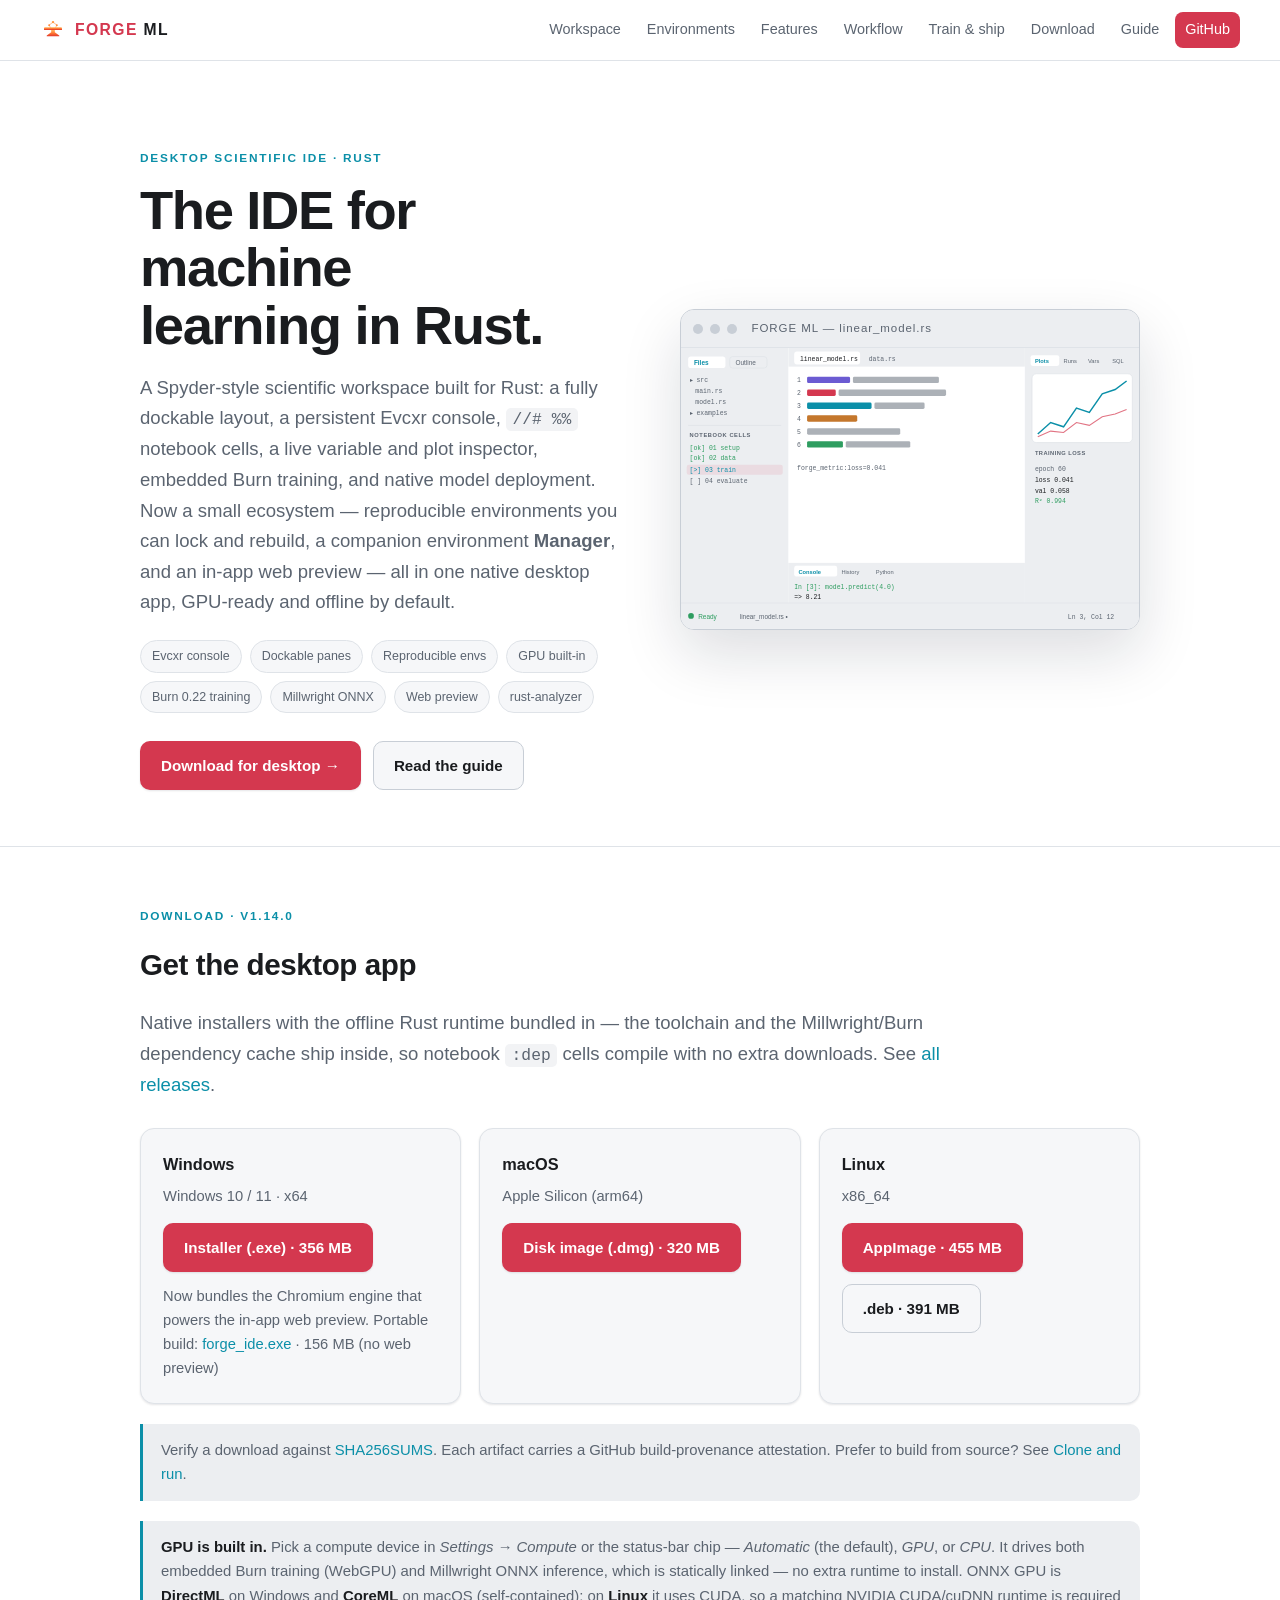
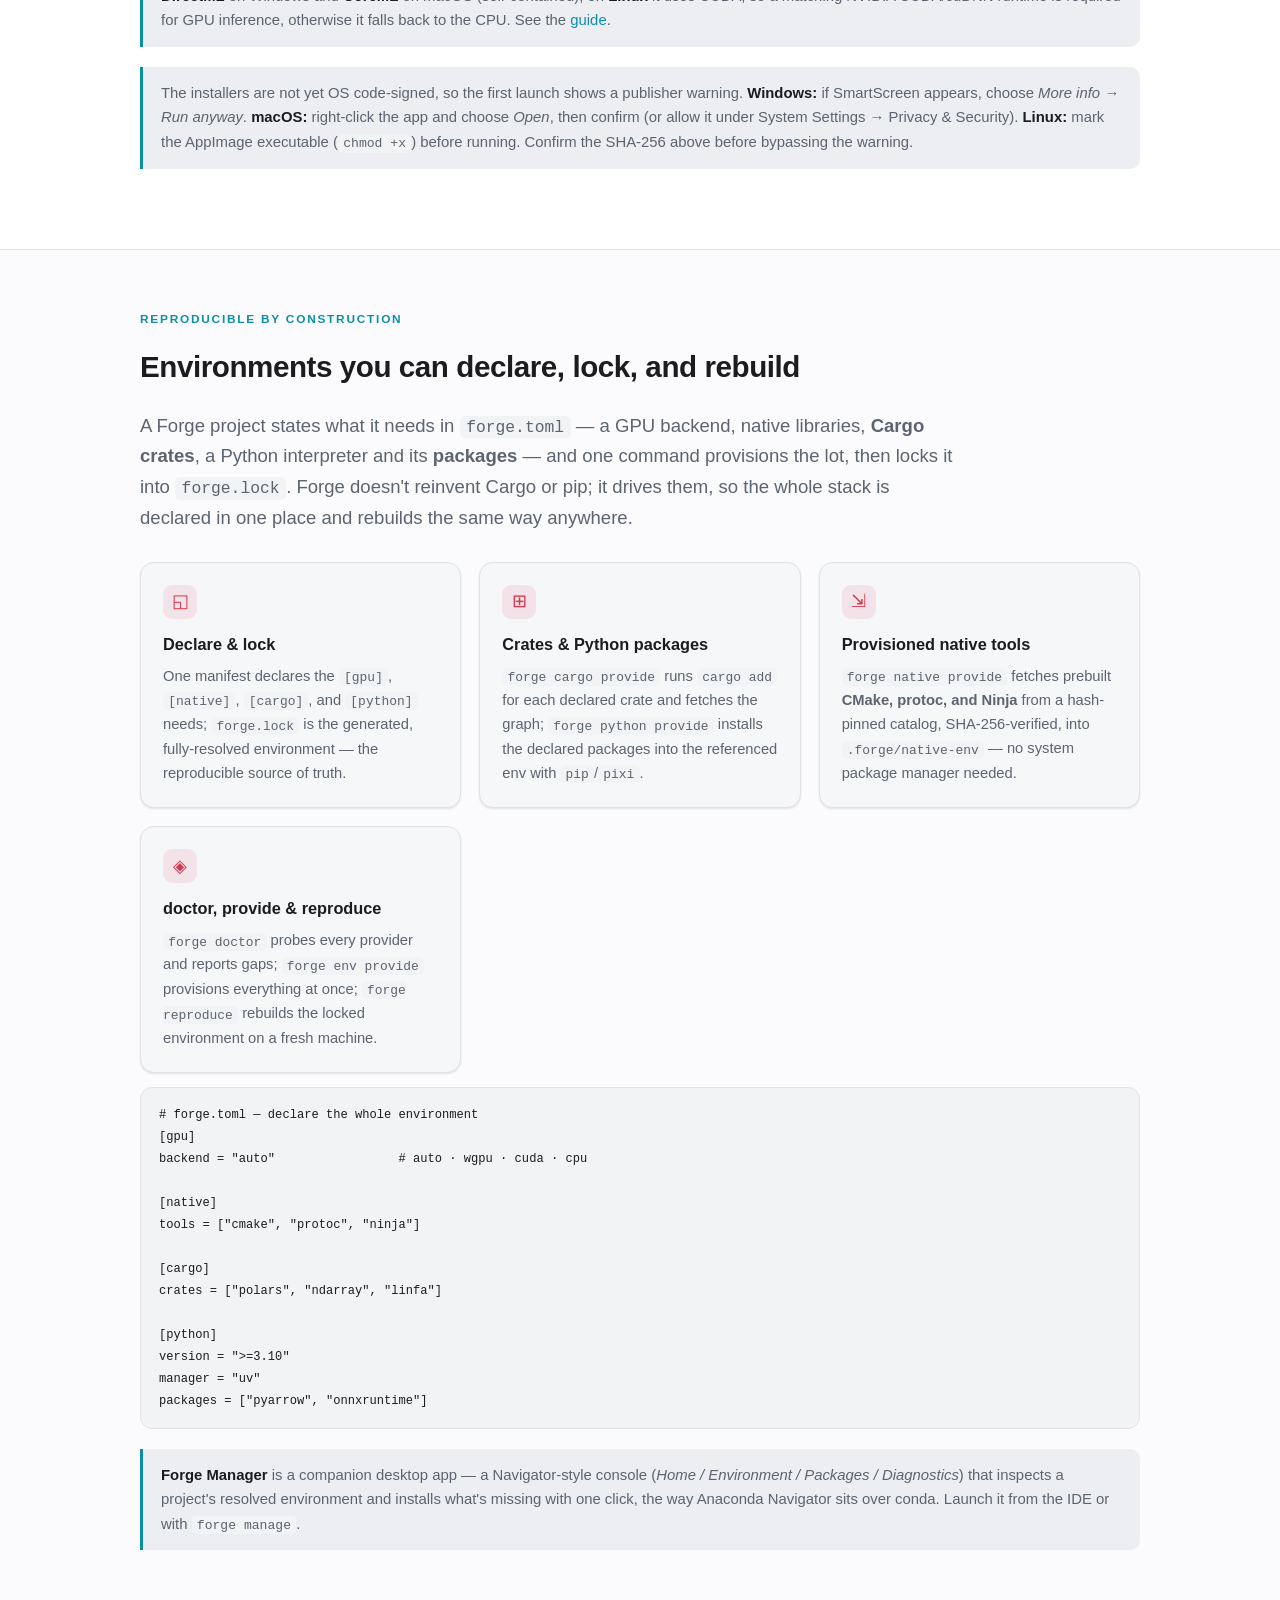
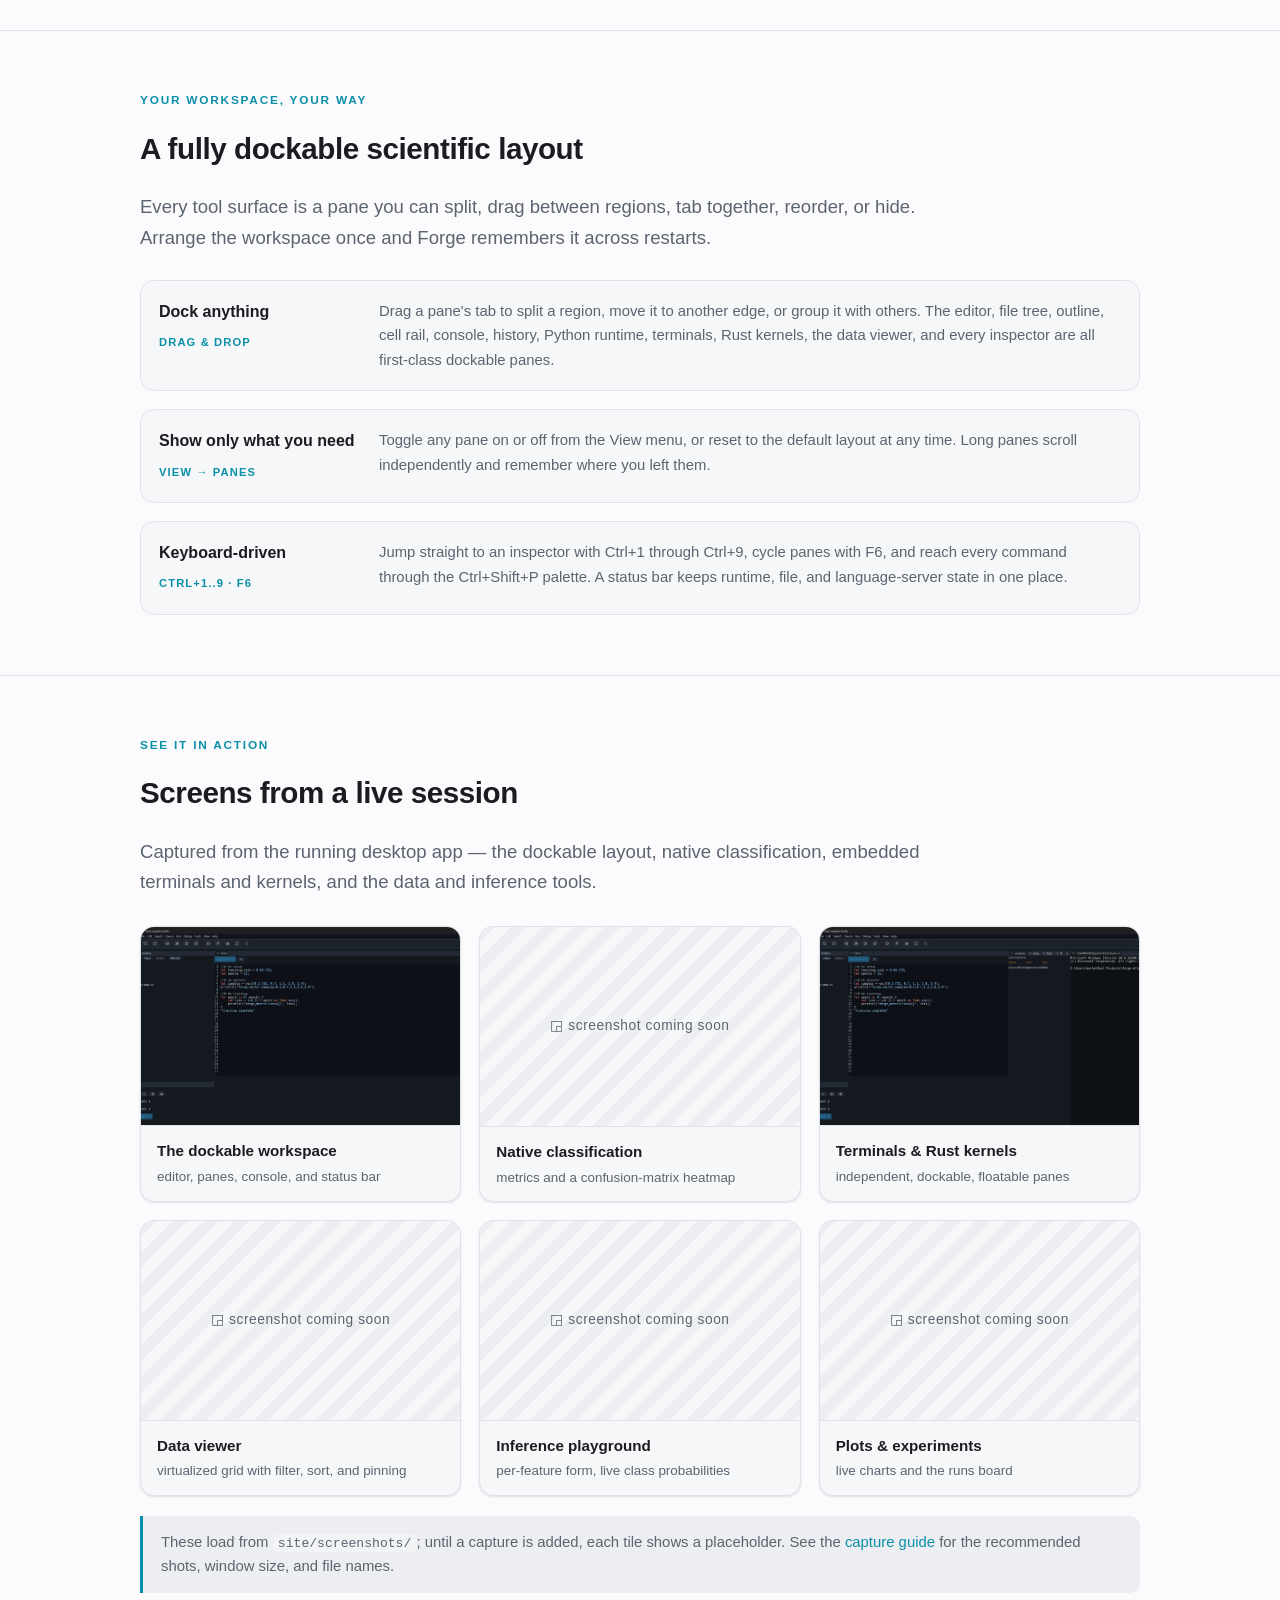
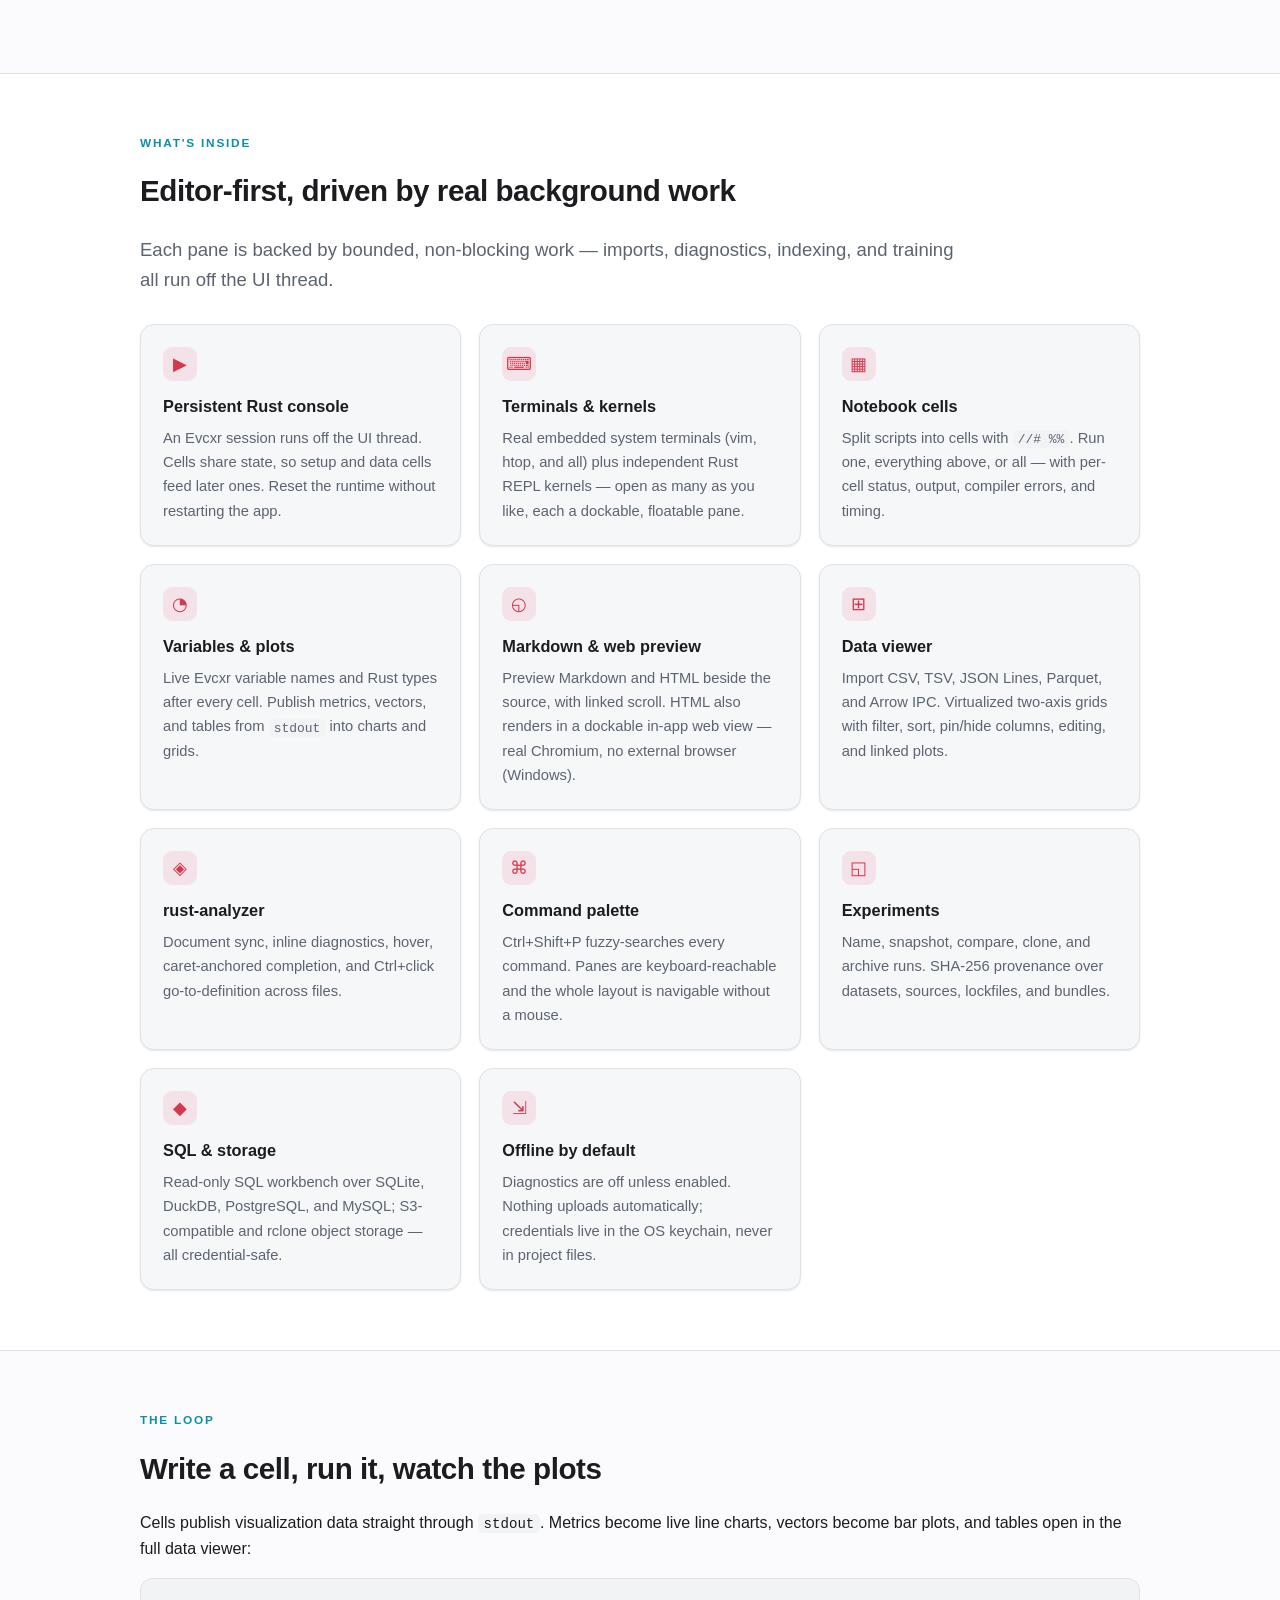
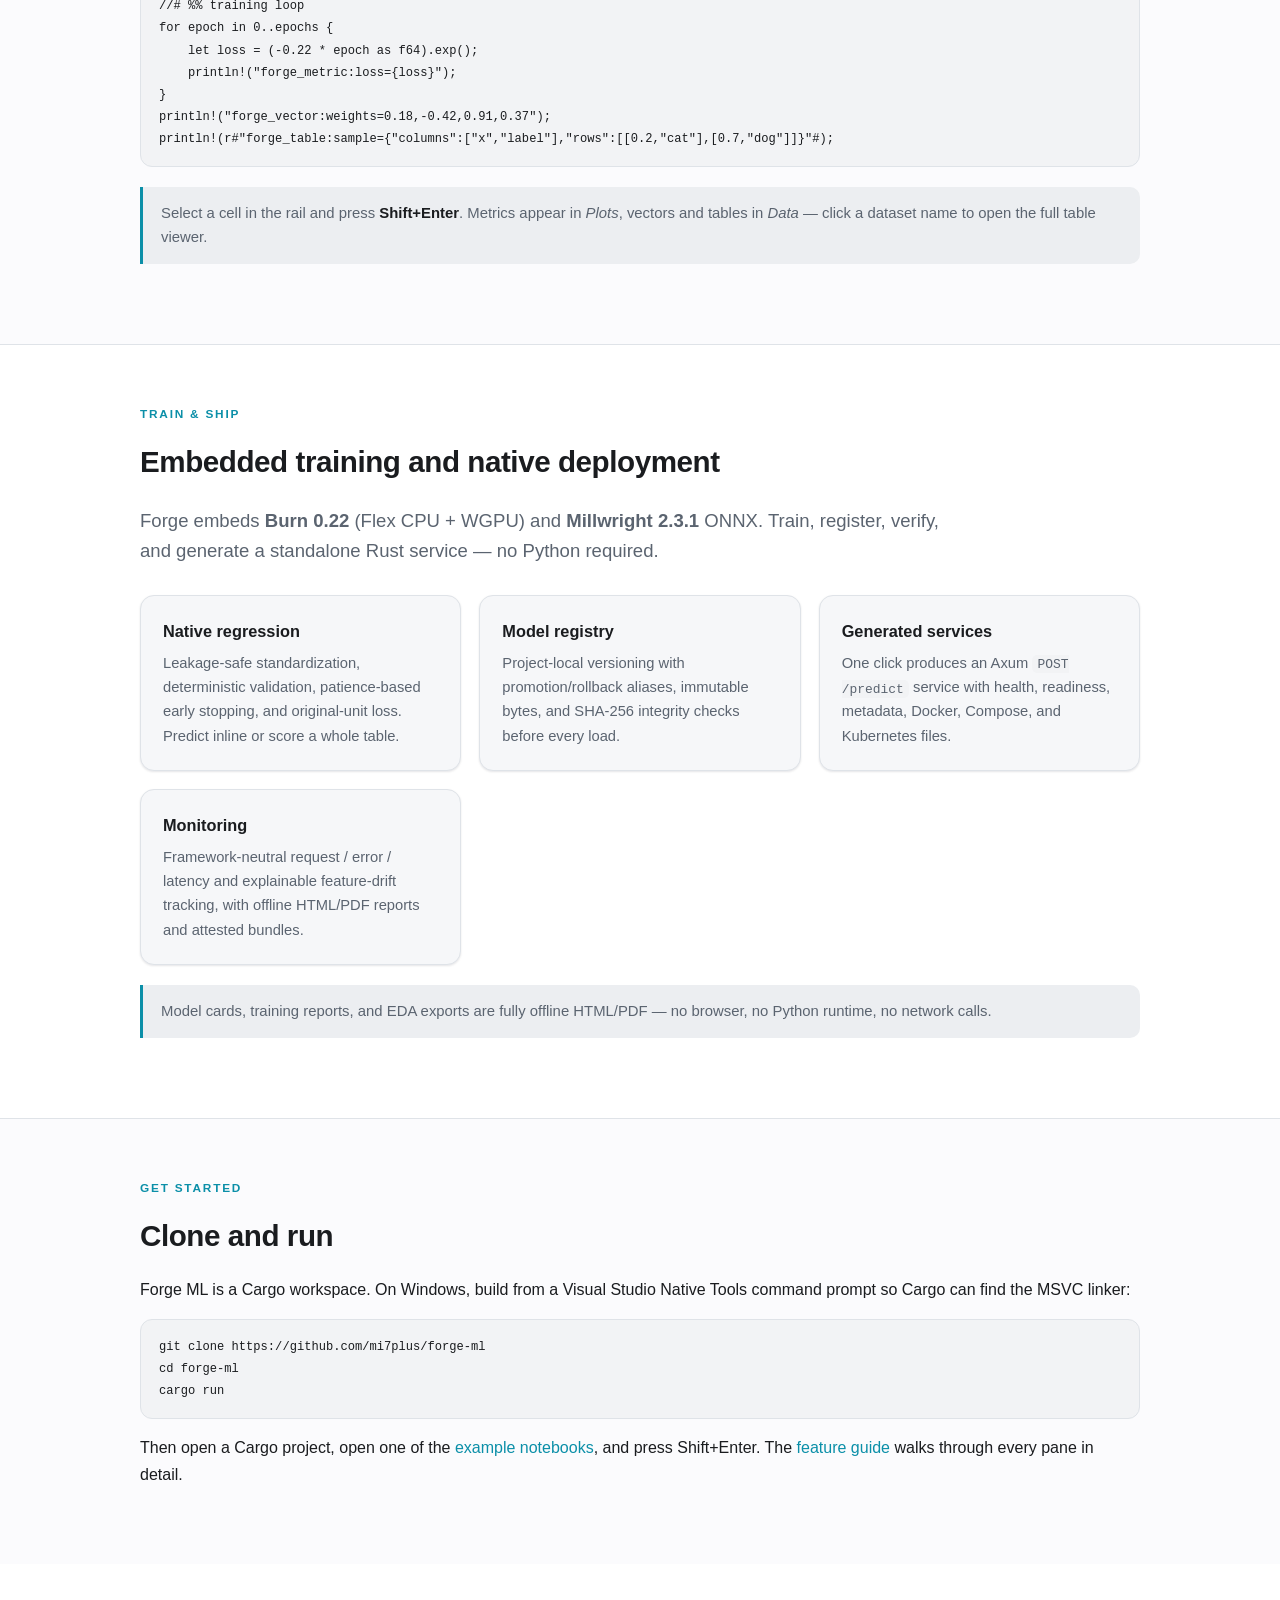
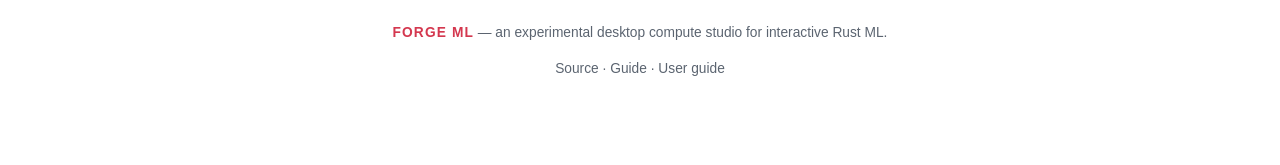
==== commit 3249ac82: "release: v1.14.0 — forge.toml provisions Cargo crates + Python packages Bumps the workspace to 1.14." ====
--- a/site/index.html
+++ b/site/index.html
@@ -143,7 +143,7 @@
 
 <section id="download">
   <div class="wrap">
-    <p class="eyebrow">Download · v1.13.0</p>
+    <p class="eyebrow">Download · v1.14.0</p>
     <h2>Get the desktop app</h2>
     <p class="lede">Native installers with the offline Rust runtime bundled in — the toolchain and the
     Millwright/Burn dependency cache ship inside, so notebook <code>:dep</code> cells compile with no
@@ -153,31 +153,31 @@
         <h3>Windows</h3>
         <p>Windows 10 / 11 · x64</p>
         <div class="cta" style="margin-top:14px">
-          <a class="btn primary" href="https://github.com/mi7plus/forge-ml/releases/download/v1.13.0/forge_ide_1.13.0_x64-setup.exe">Installer (.exe) · 356&nbsp;MB</a>
+          <a class="btn primary" href="https://github.com/mi7plus/forge-ml/releases/download/v1.14.0/forge_ide_1.14.0_x64-setup.exe">Installer (.exe) · 356&nbsp;MB</a>
         </div>
         <p style="margin-top:12px">Now bundles the Chromium engine that powers the in-app web preview.
           Portable build:
-          <a href="https://github.com/mi7plus/forge-ml/releases/download/v1.13.0/forge_ide.exe">forge_ide.exe</a> · 156&nbsp;MB
+          <a href="https://github.com/mi7plus/forge-ml/releases/download/v1.14.0/forge_ide.exe">forge_ide.exe</a> · 156&nbsp;MB
           (no web preview)</p>
       </div>
       <div class="card">
         <h3>macOS</h3>
         <p>Apple Silicon (arm64)</p>
         <div class="cta" style="margin-top:14px">
-          <a class="btn primary" href="https://github.com/mi7plus/forge-ml/releases/download/v1.13.0/Forge.ML_1.13.0_aarch64.dmg">Disk image (.dmg) · 320&nbsp;MB</a>
+          <a class="btn primary" href="https://github.com/mi7plus/forge-ml/releases/download/v1.14.0/Forge.ML_1.14.0_aarch64.dmg">Disk image (.dmg) · 320&nbsp;MB</a>
         </div>
       </div>
       <div class="card">
         <h3>Linux</h3>
         <p>x86_64</p>
         <div class="cta" style="margin-top:14px">
-          <a class="btn primary" href="https://github.com/mi7plus/forge-ml/releases/download/v1.13.0/forge_ide_1.13.0_x86_64.AppImage">AppImage · 455&nbsp;MB</a>
-          <a class="btn ghost" href="https://github.com/mi7plus/forge-ml/releases/download/v1.13.0/forge_ide_1.13.0_amd64.deb">.deb · 391&nbsp;MB</a>
+          <a class="btn primary" href="https://github.com/mi7plus/forge-ml/releases/download/v1.14.0/forge_ide_1.14.0_x86_64.AppImage">AppImage · 455&nbsp;MB</a>
+          <a class="btn ghost" href="https://github.com/mi7plus/forge-ml/releases/download/v1.14.0/forge_ide_1.14.0_amd64.deb">.deb · 391&nbsp;MB</a>
         </div>
       </div>
     </div>
     <p class="note">Verify a download against
-      <a href="https://github.com/mi7plus/forge-ml/releases/download/v1.13.0/SHA256SUMS">SHA256SUMS</a>.
+      <a href="https://github.com/mi7plus/forge-ml/releases/download/v1.14.0/SHA256SUMS">SHA256SUMS</a>.
       Each artifact carries a GitHub build-provenance attestation. Prefer to build from source?
       See <a href="#start">Clone and run</a>.</p>
     <p class="note"><strong>GPU is built in.</strong> Pick a compute device in <em>Settings → Compute</em> or
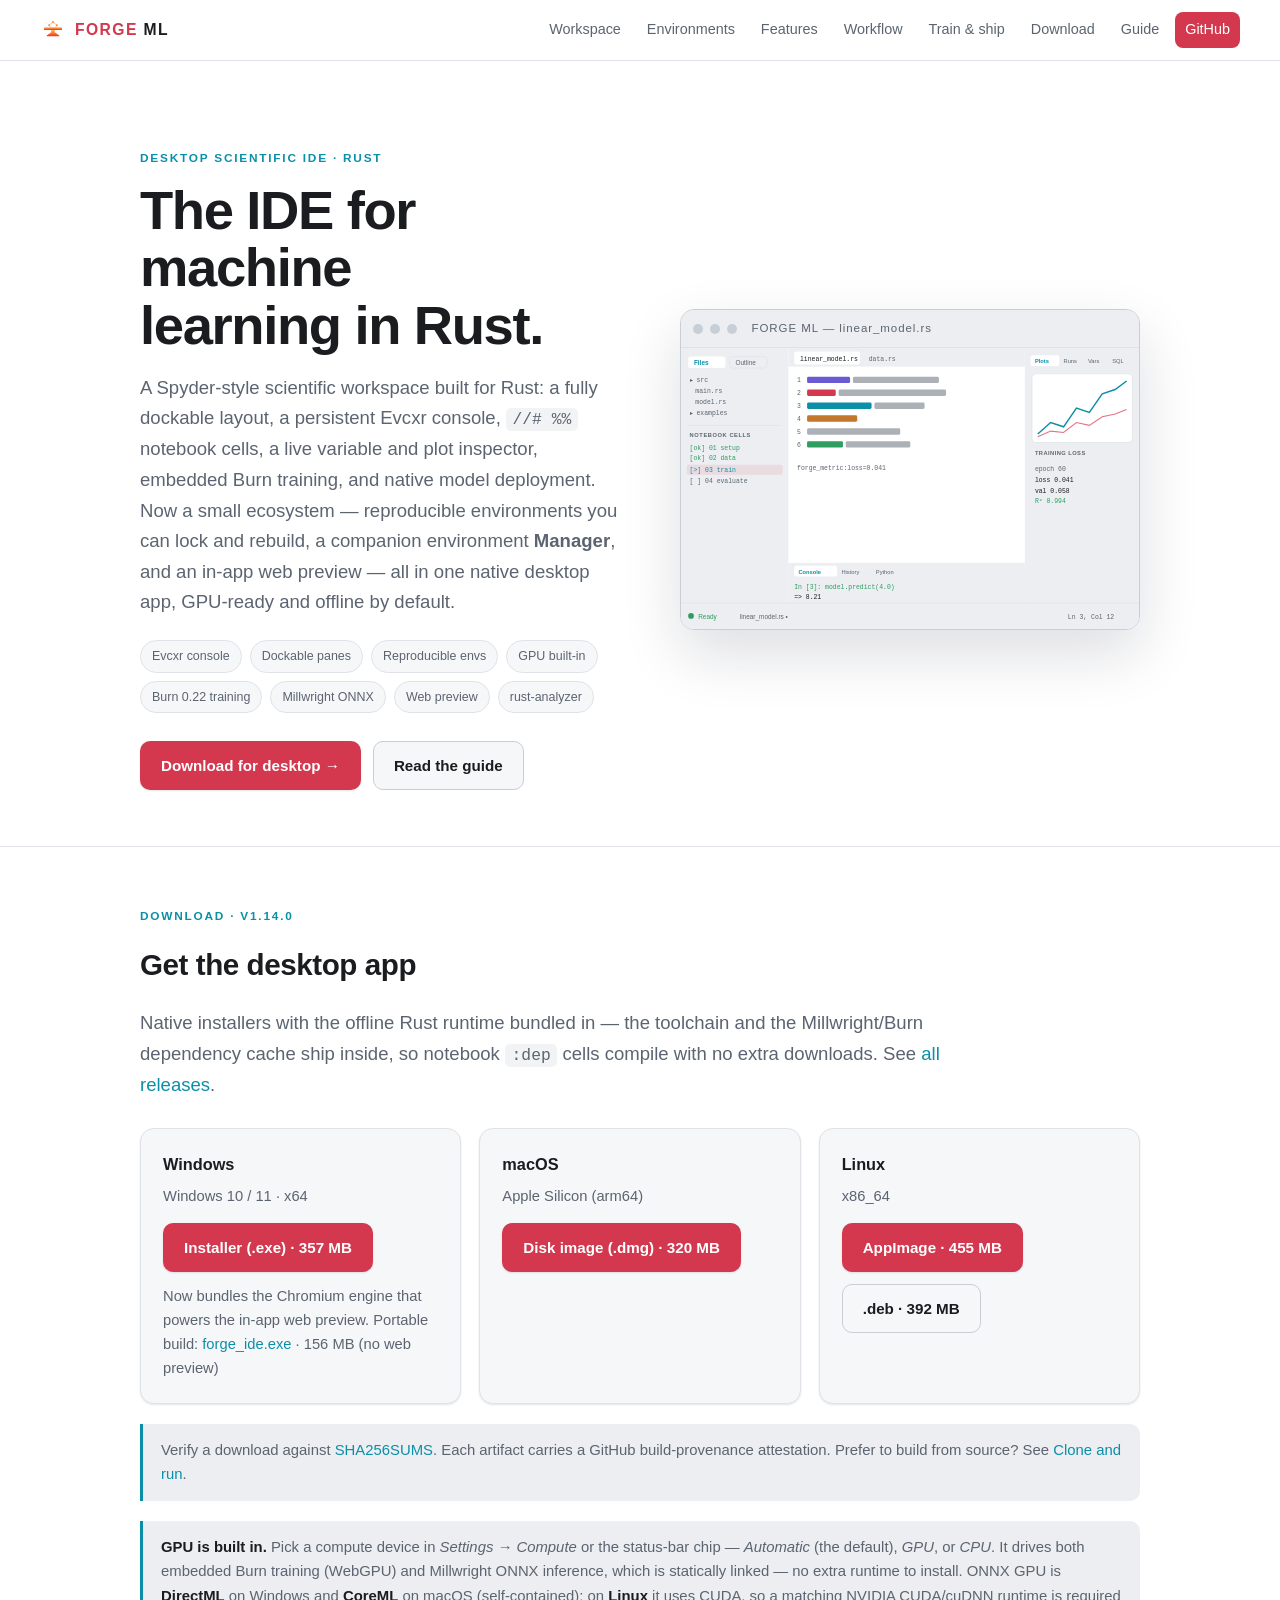
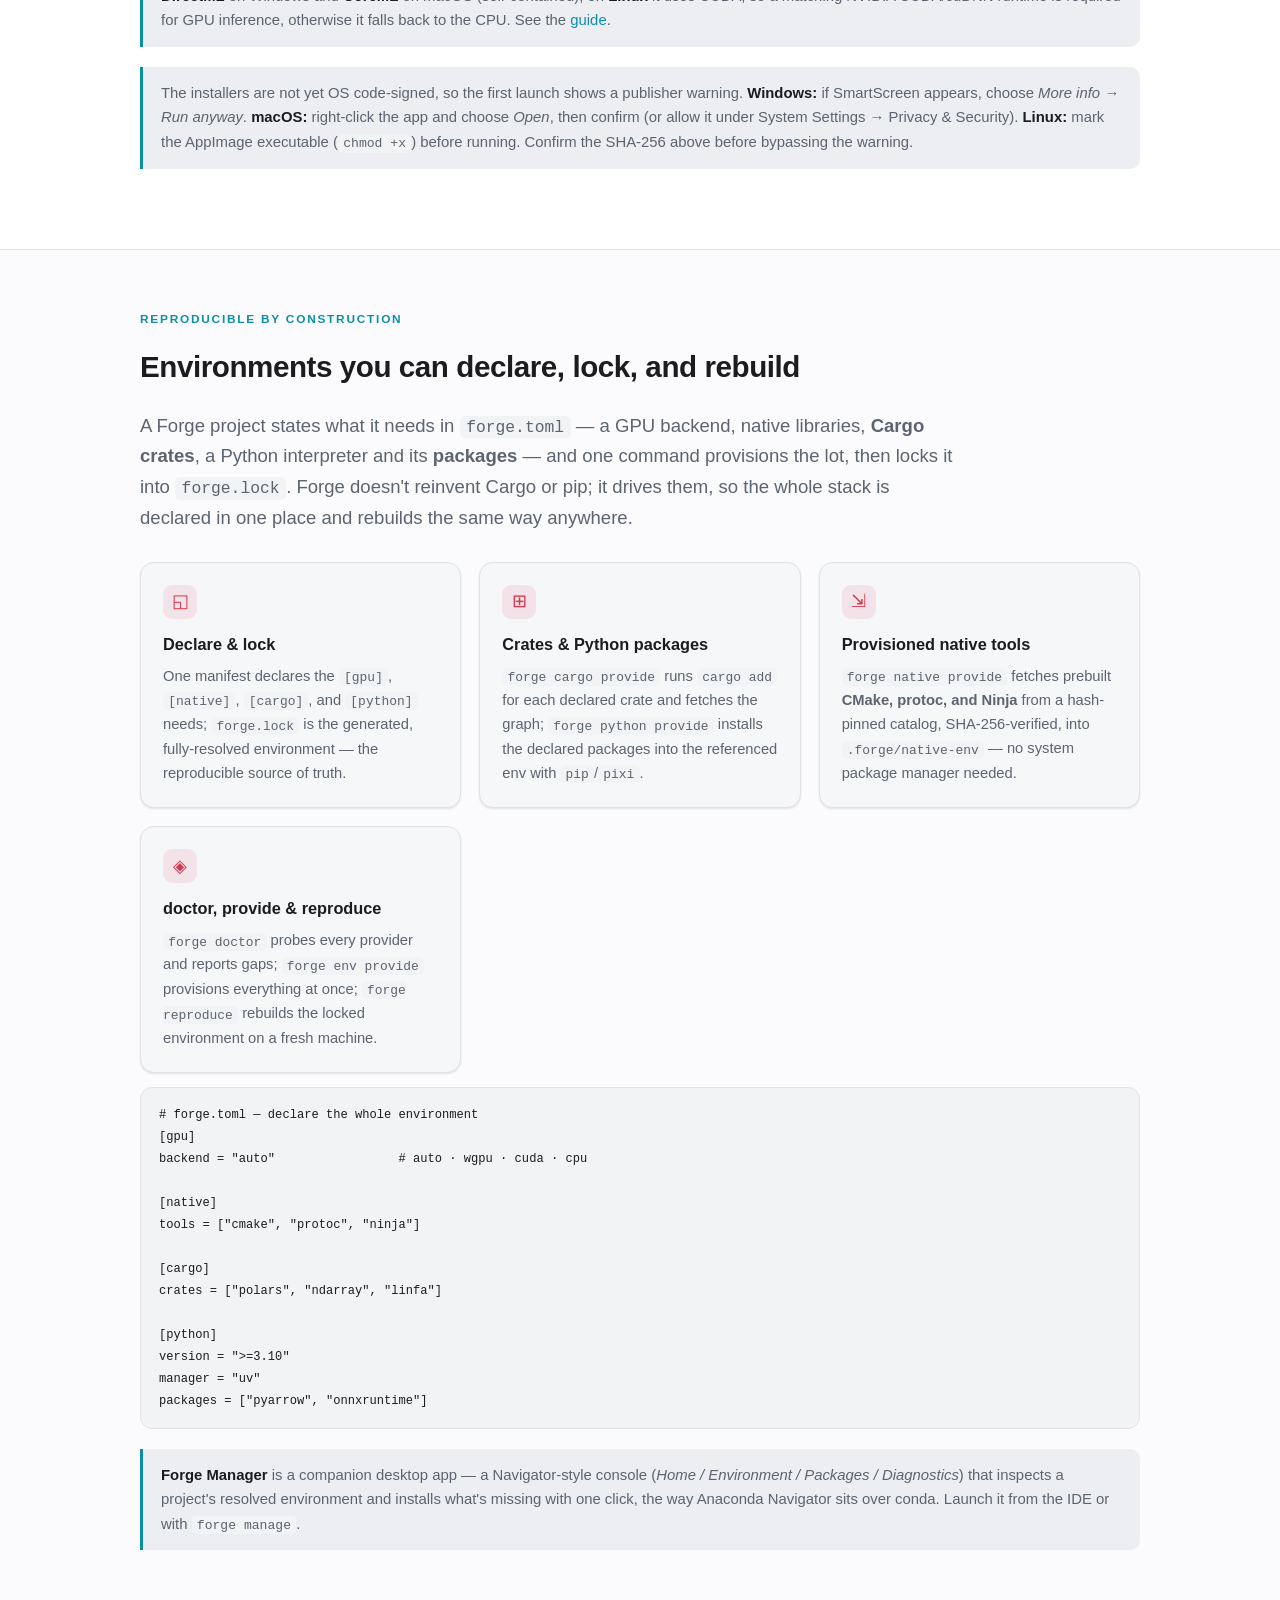
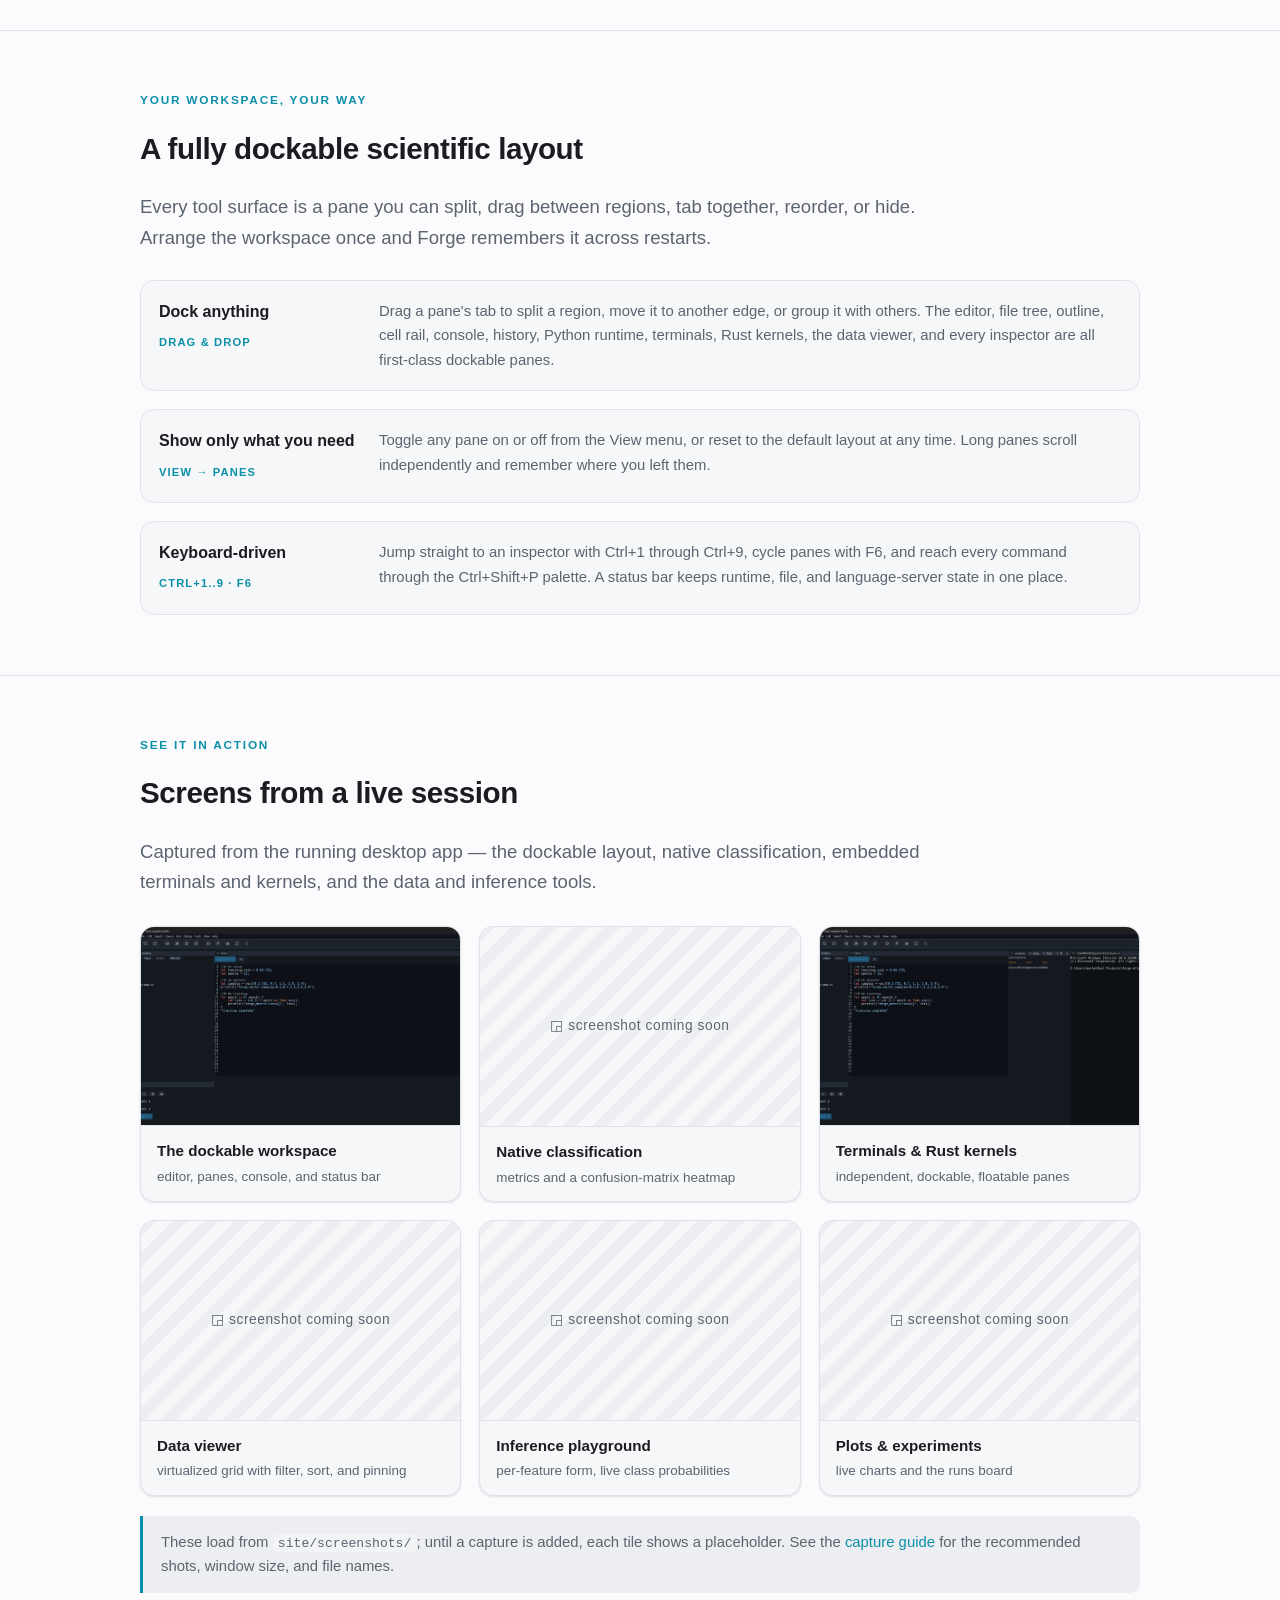
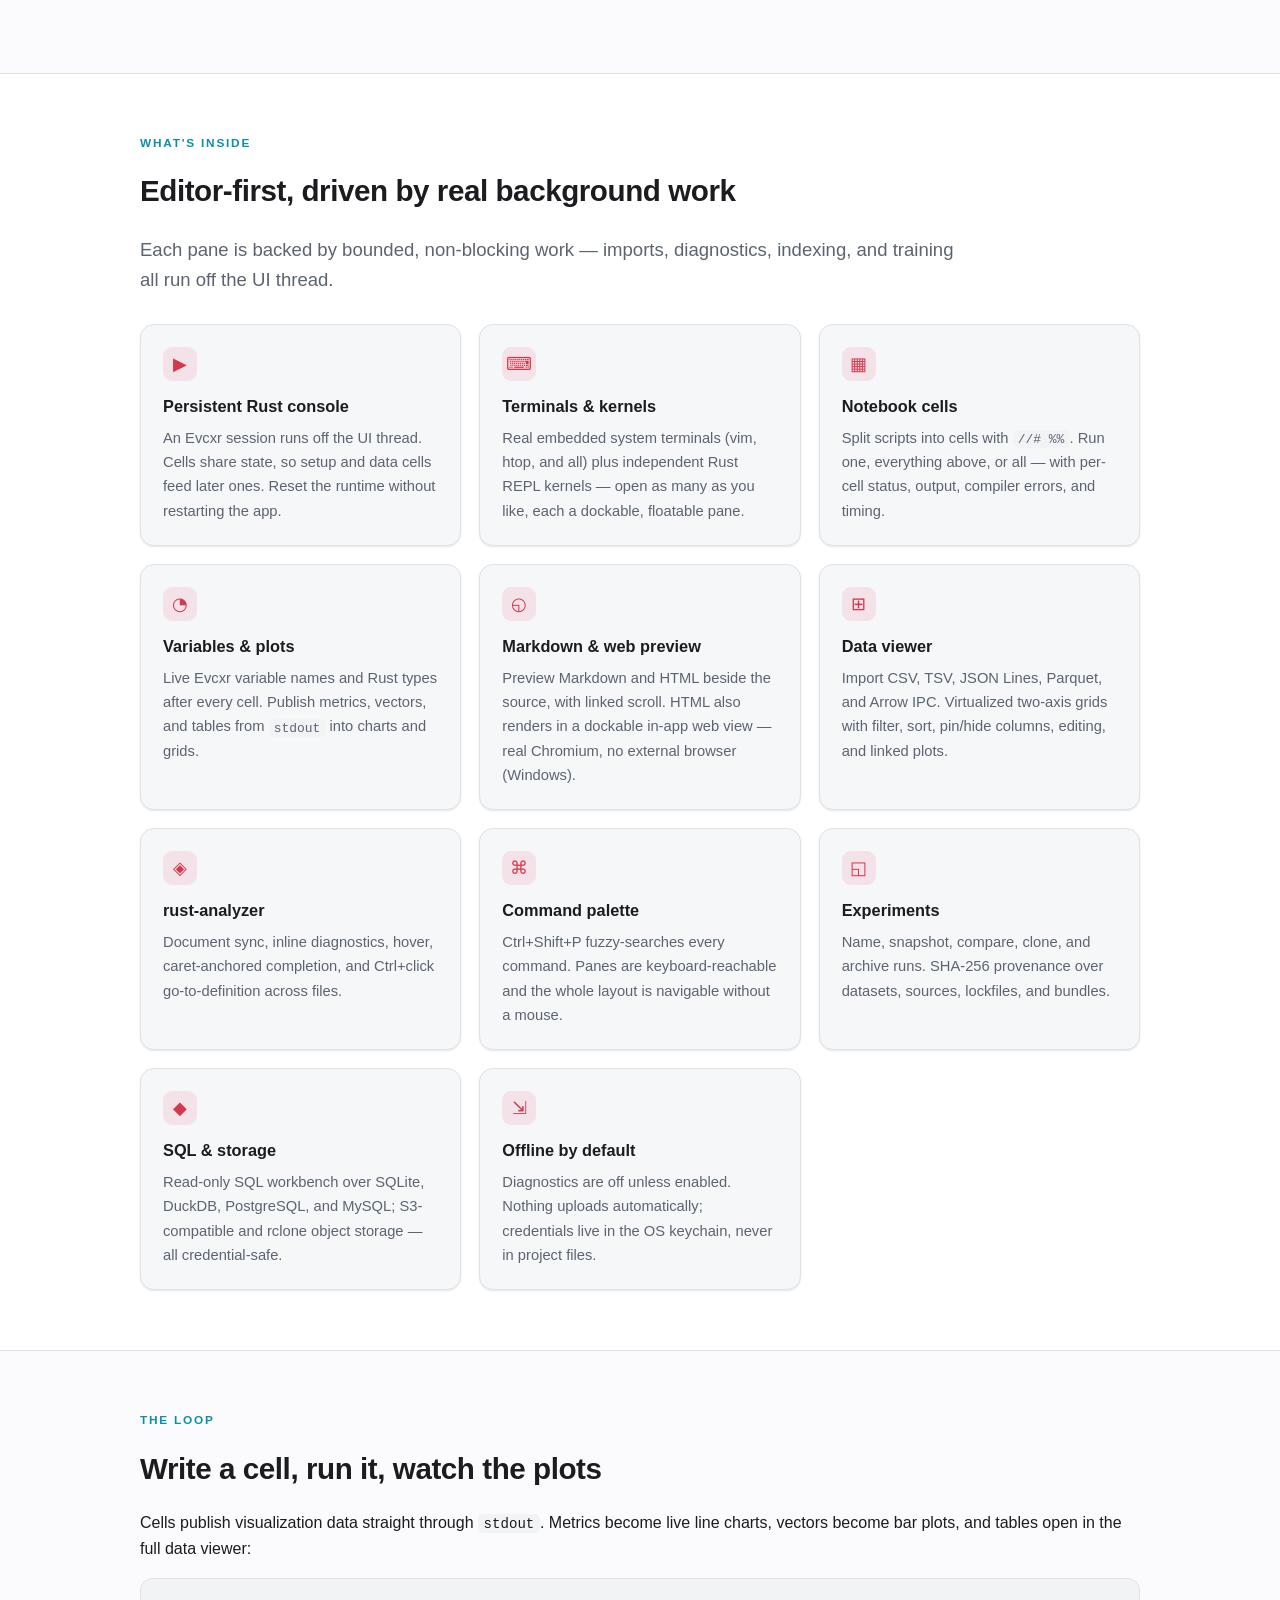
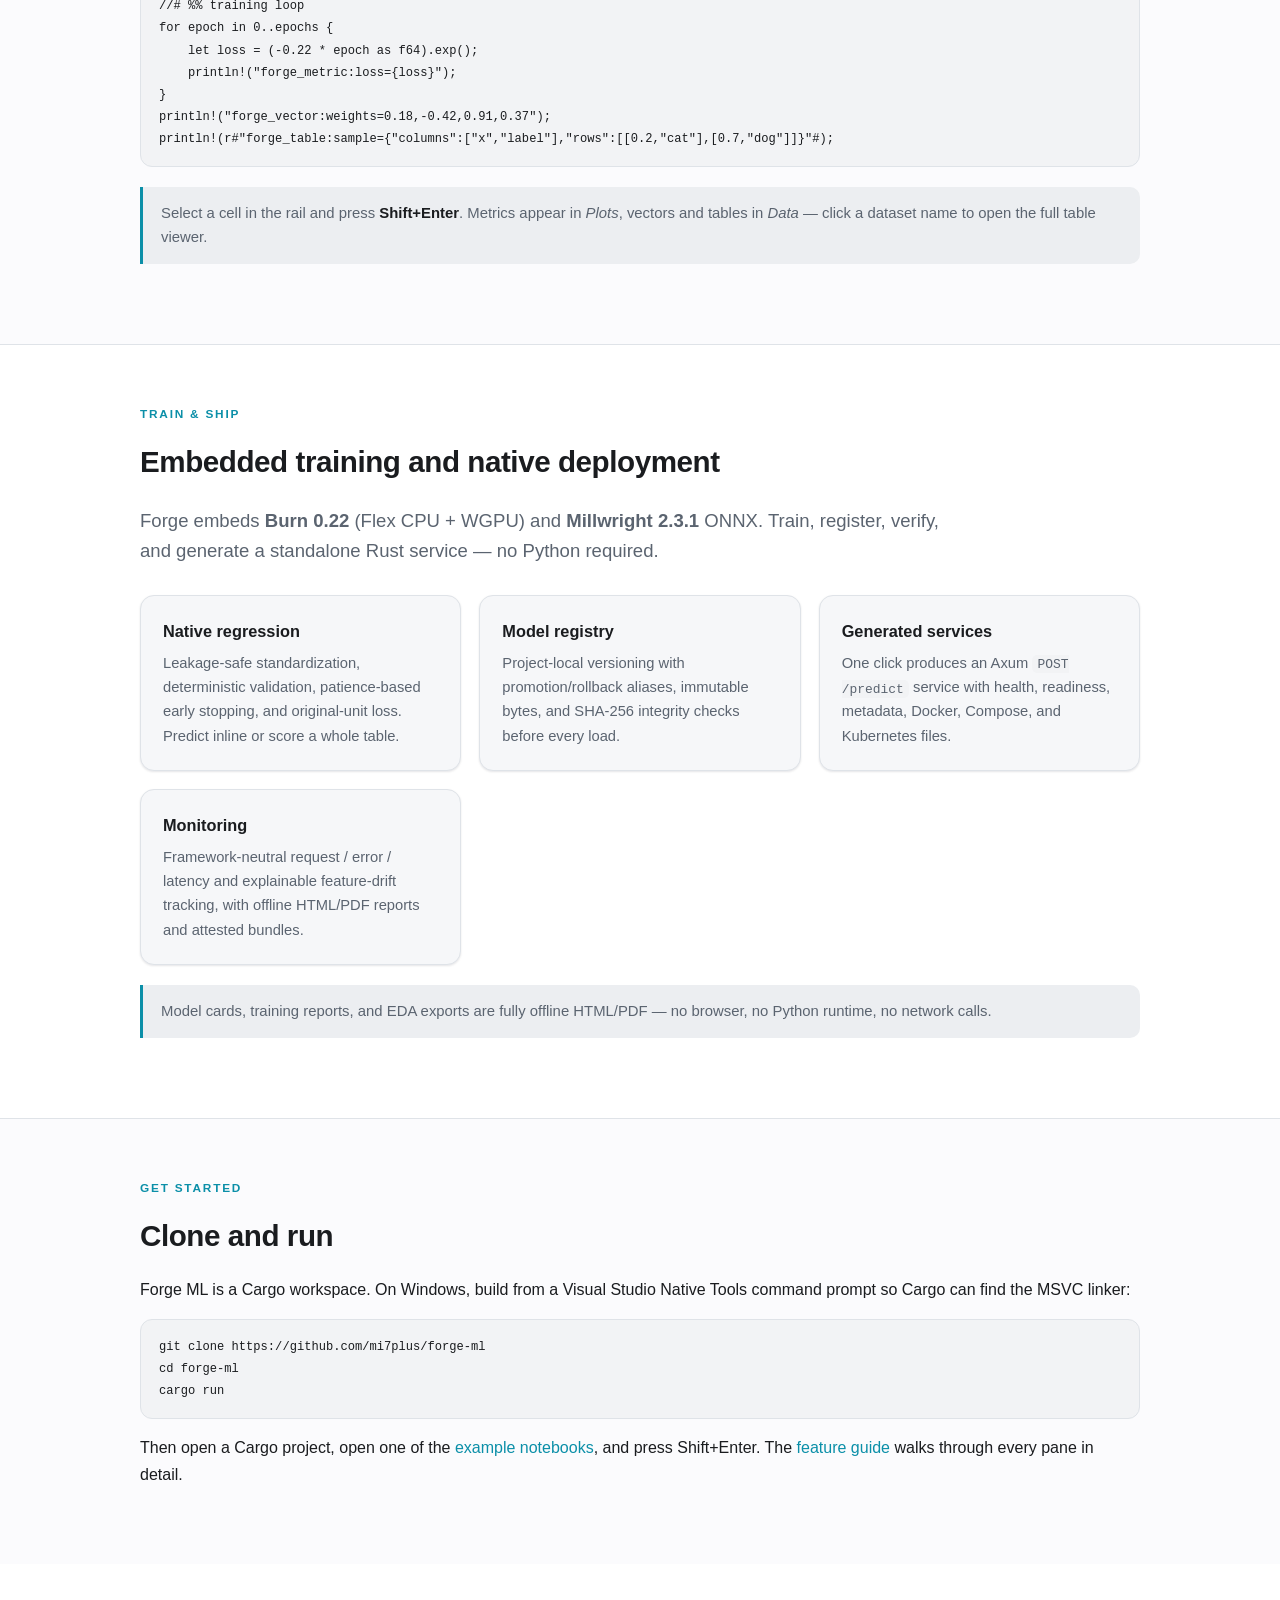
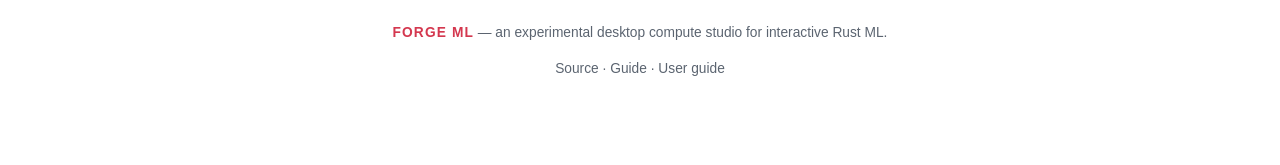
==== commit 57b814a8: "docs(site): exact v1.14.0 installer sizes Installer 356->357MB and .deb 391->392MB, matching the bui" ====
--- a/site/index.html
+++ b/site/index.html
@@ -153,7 +153,7 @@
         <h3>Windows</h3>
         <p>Windows 10 / 11 · x64</p>
         <div class="cta" style="margin-top:14px">
-          <a class="btn primary" href="https://github.com/mi7plus/forge-ml/releases/download/v1.14.0/forge_ide_1.14.0_x64-setup.exe">Installer (.exe) · 356&nbsp;MB</a>
+          <a class="btn primary" href="https://github.com/mi7plus/forge-ml/releases/download/v1.14.0/forge_ide_1.14.0_x64-setup.exe">Installer (.exe) · 357&nbsp;MB</a>
         </div>
         <p style="margin-top:12px">Now bundles the Chromium engine that powers the in-app web preview.
           Portable build:
@@ -172,7 +172,7 @@
         <p>x86_64</p>
         <div class="cta" style="margin-top:14px">
           <a class="btn primary" href="https://github.com/mi7plus/forge-ml/releases/download/v1.14.0/forge_ide_1.14.0_x86_64.AppImage">AppImage · 455&nbsp;MB</a>
-          <a class="btn ghost" href="https://github.com/mi7plus/forge-ml/releases/download/v1.14.0/forge_ide_1.14.0_amd64.deb">.deb · 391&nbsp;MB</a>
+          <a class="btn ghost" href="https://github.com/mi7plus/forge-ml/releases/download/v1.14.0/forge_ide_1.14.0_amd64.deb">.deb · 392&nbsp;MB</a>
         </div>
       </div>
     </div>
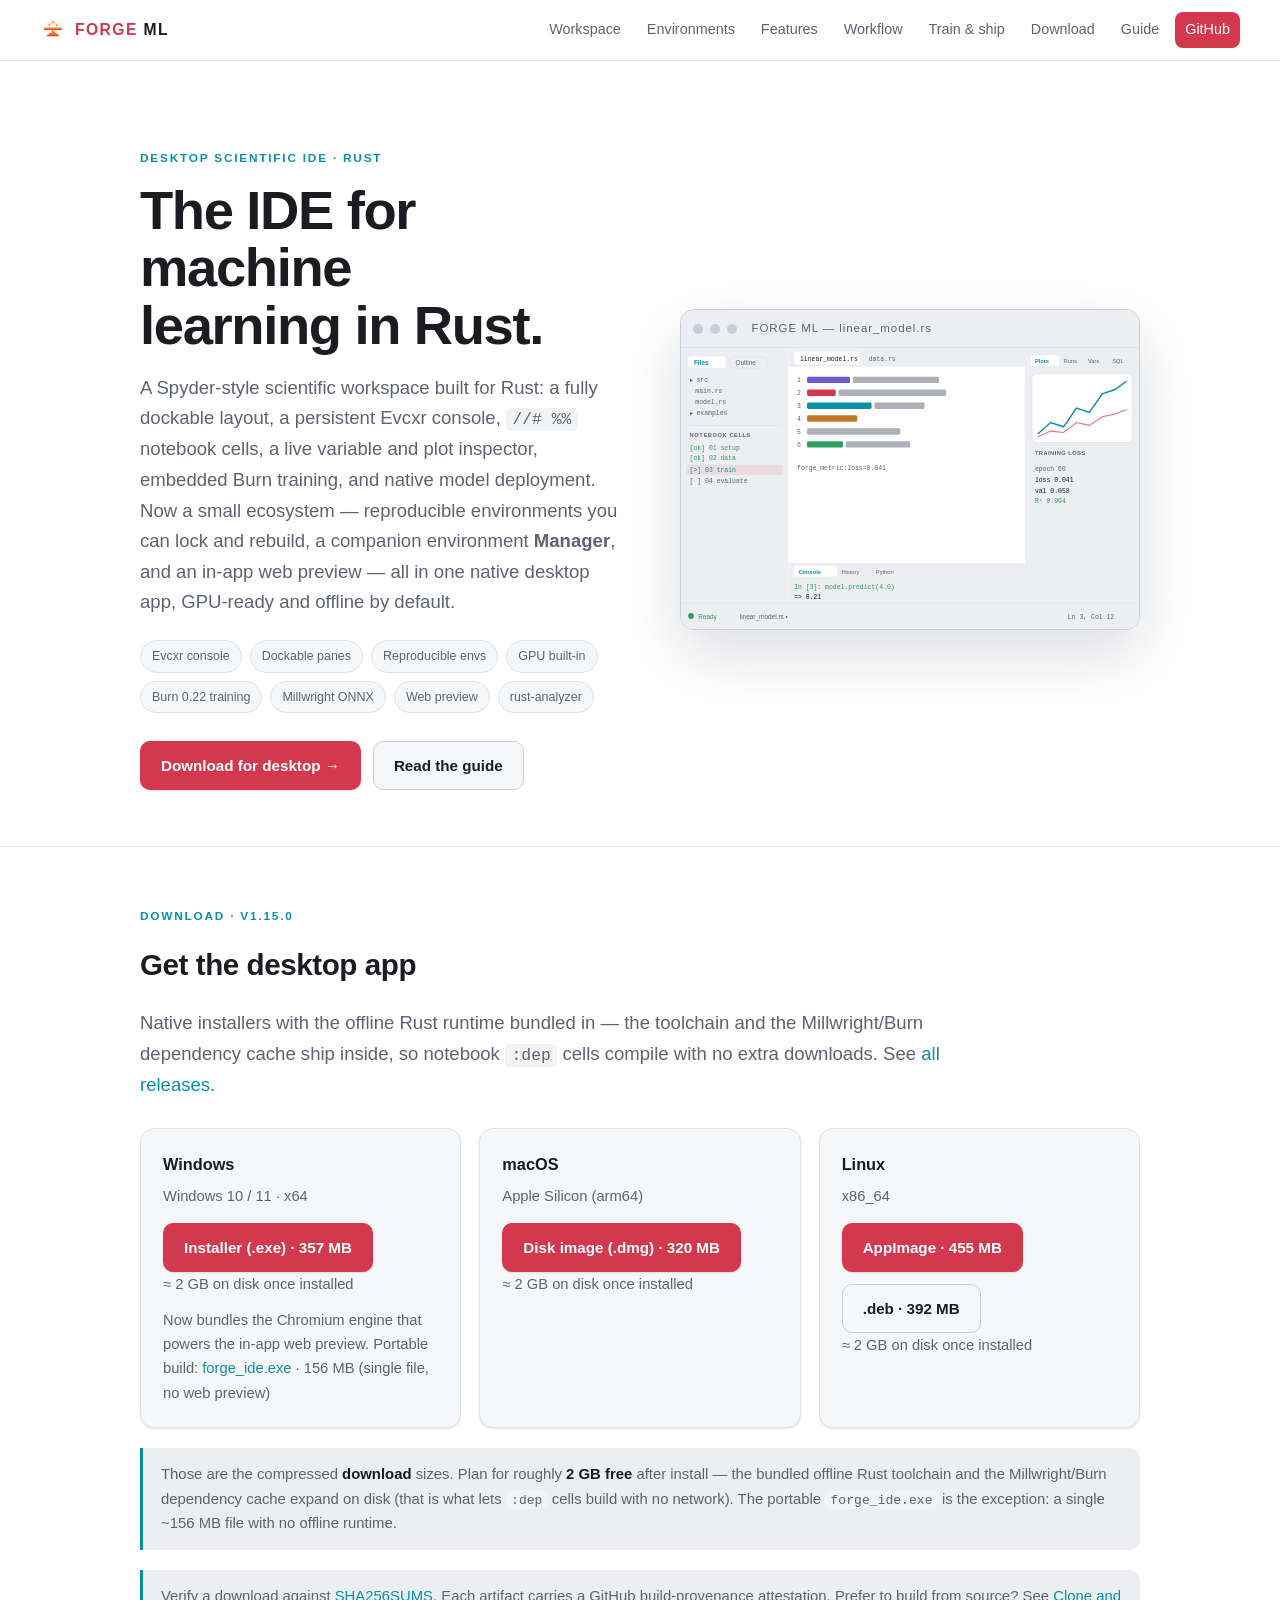
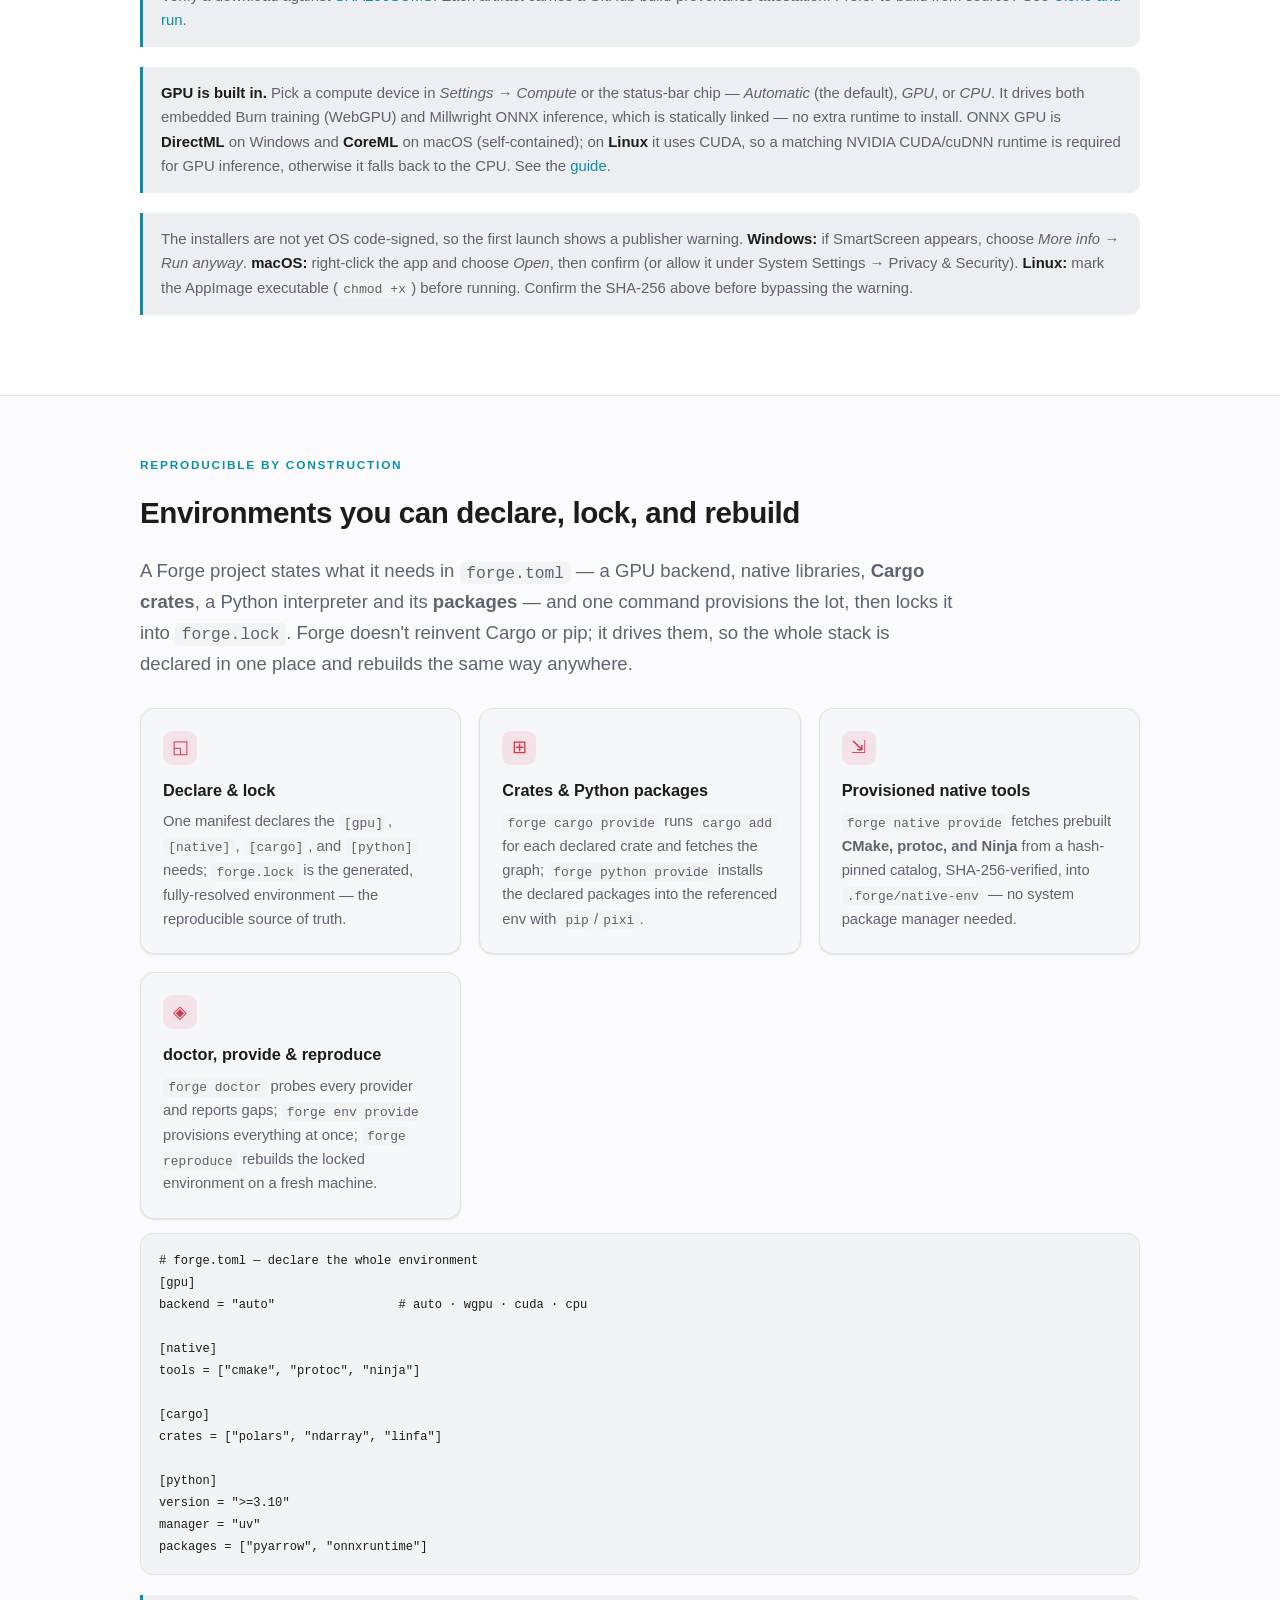
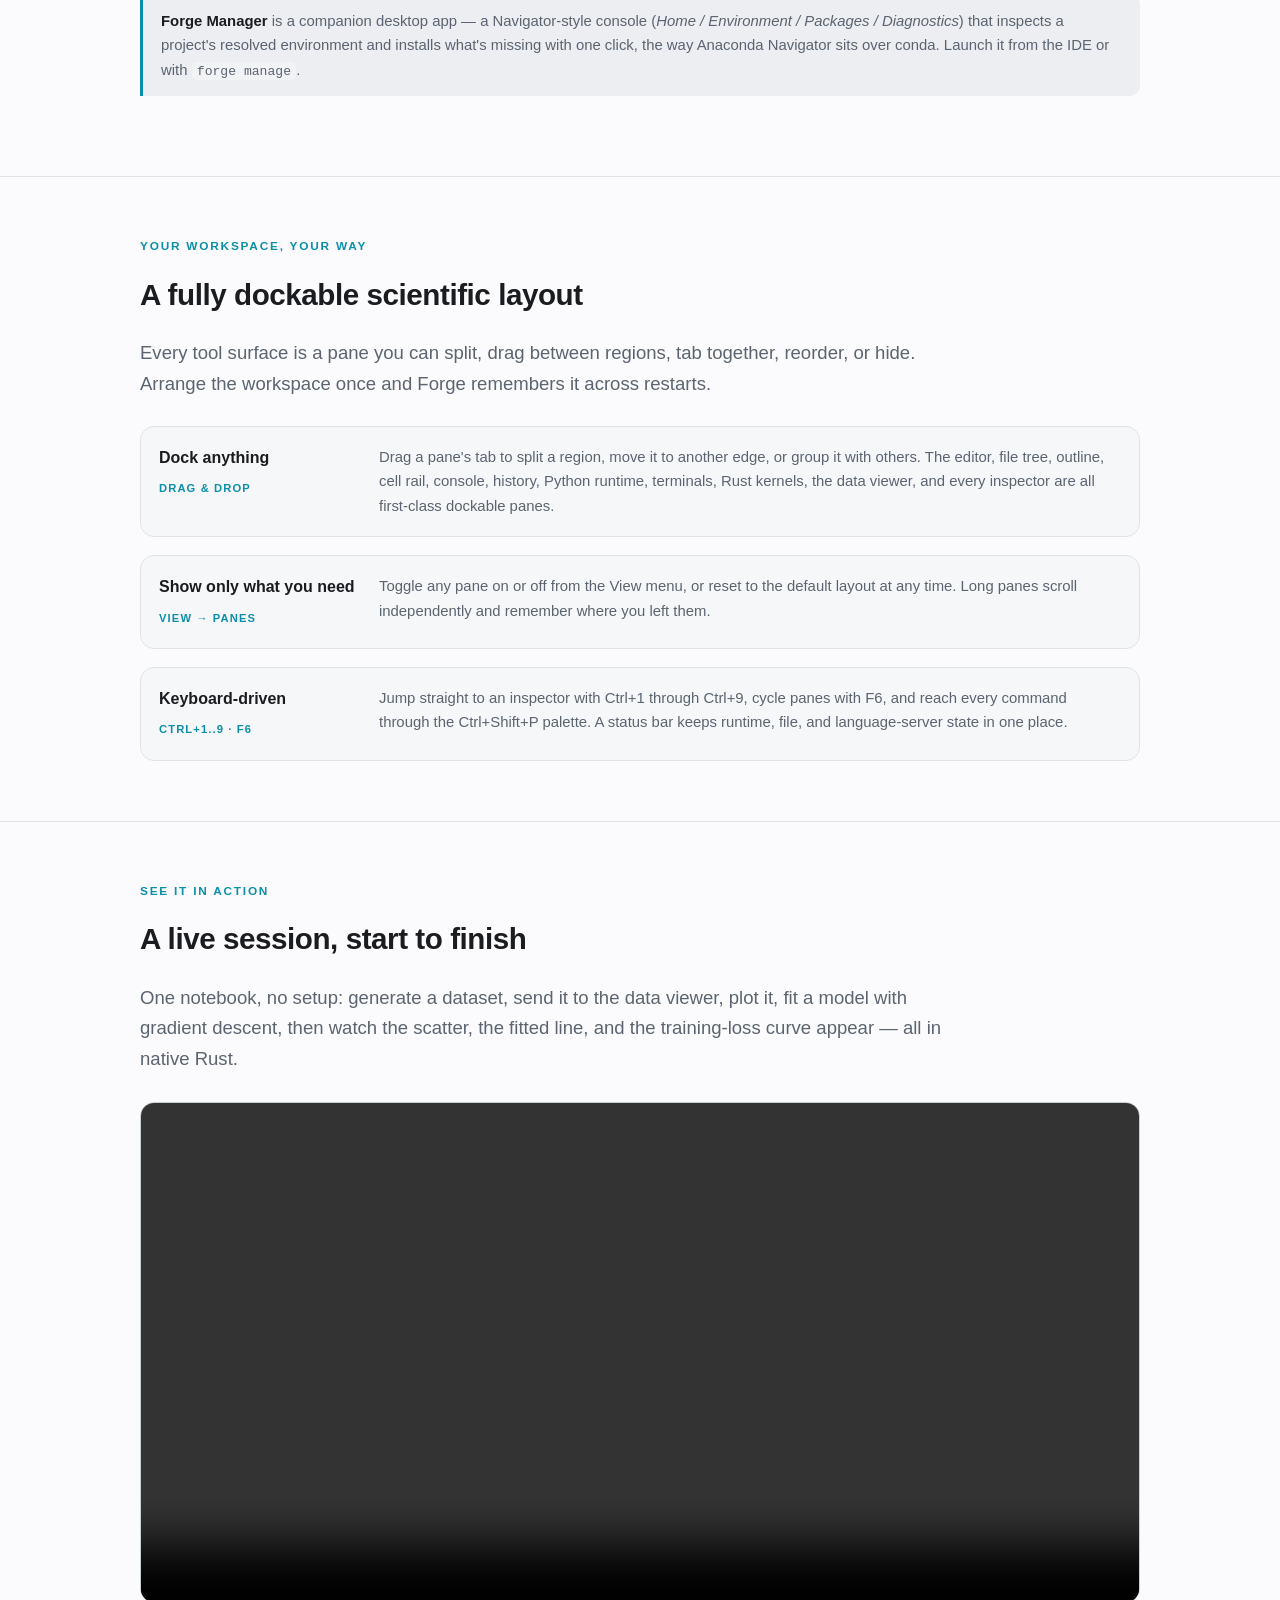
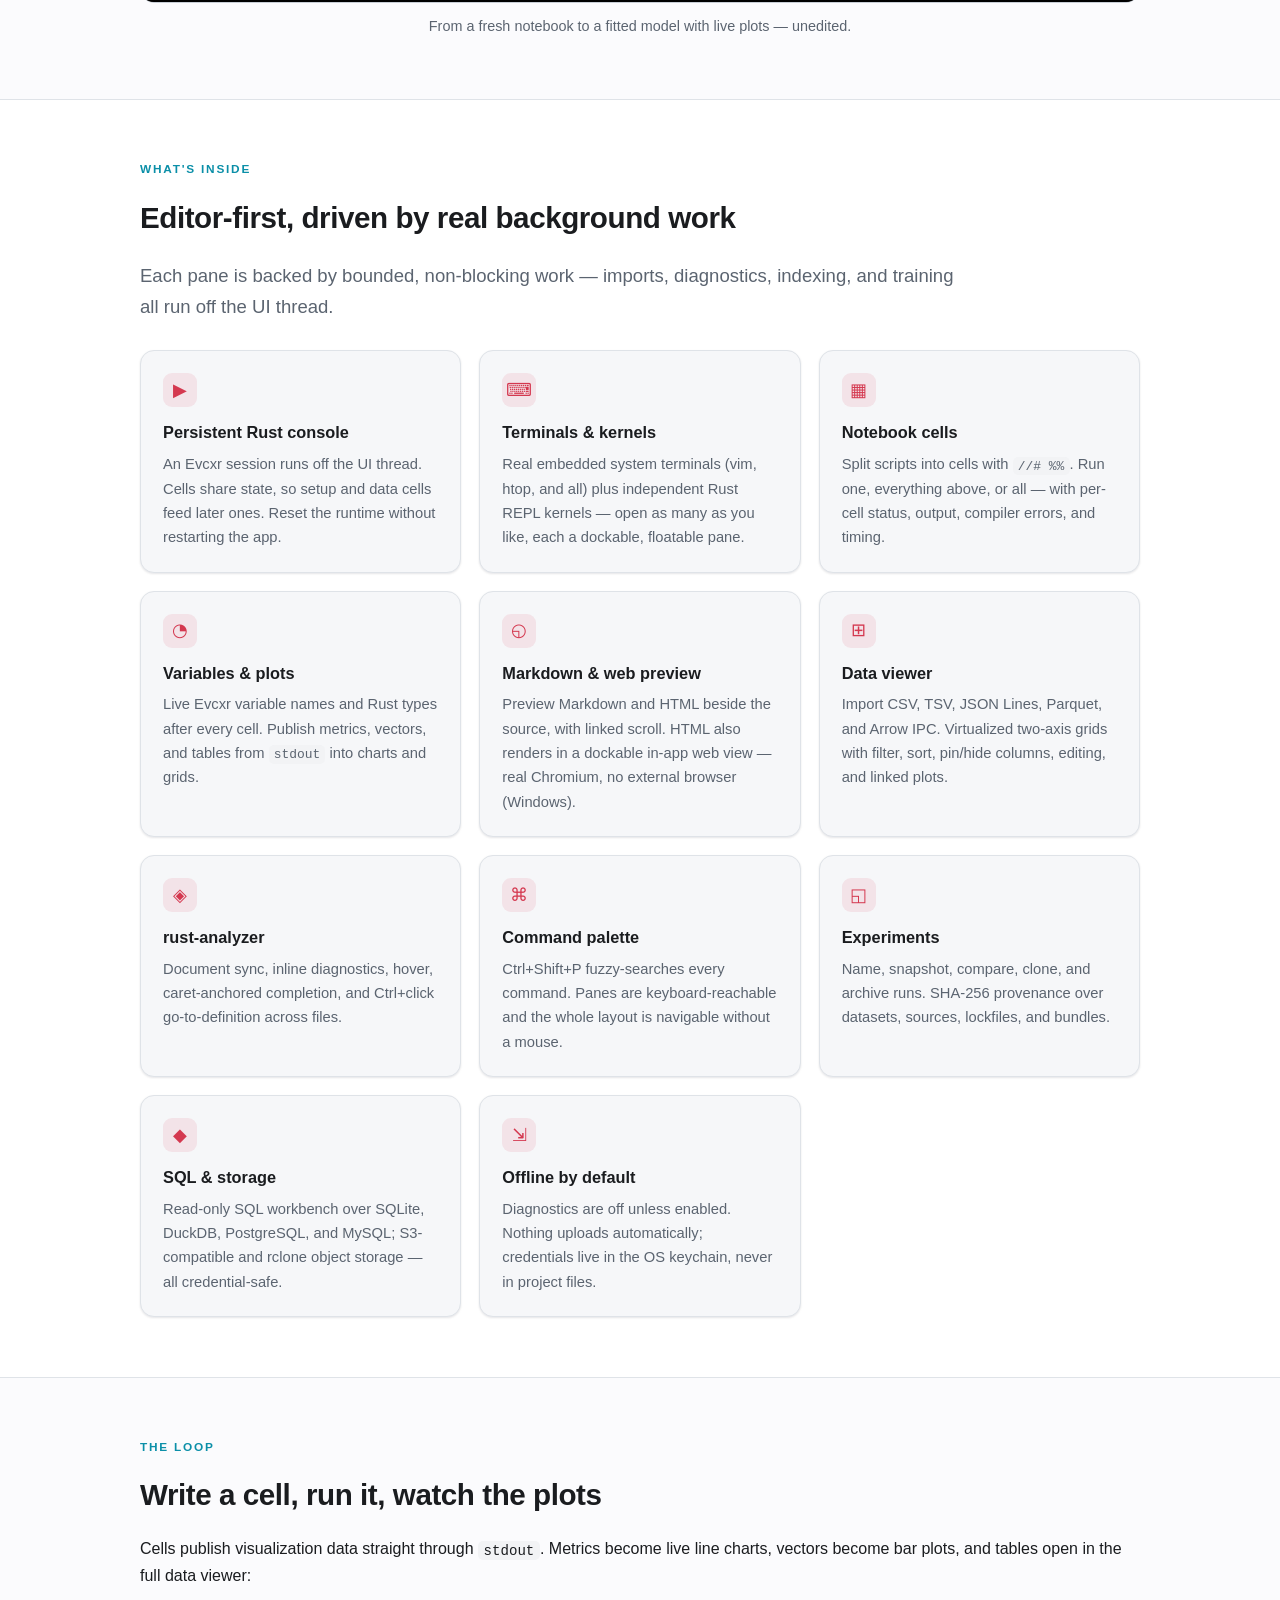
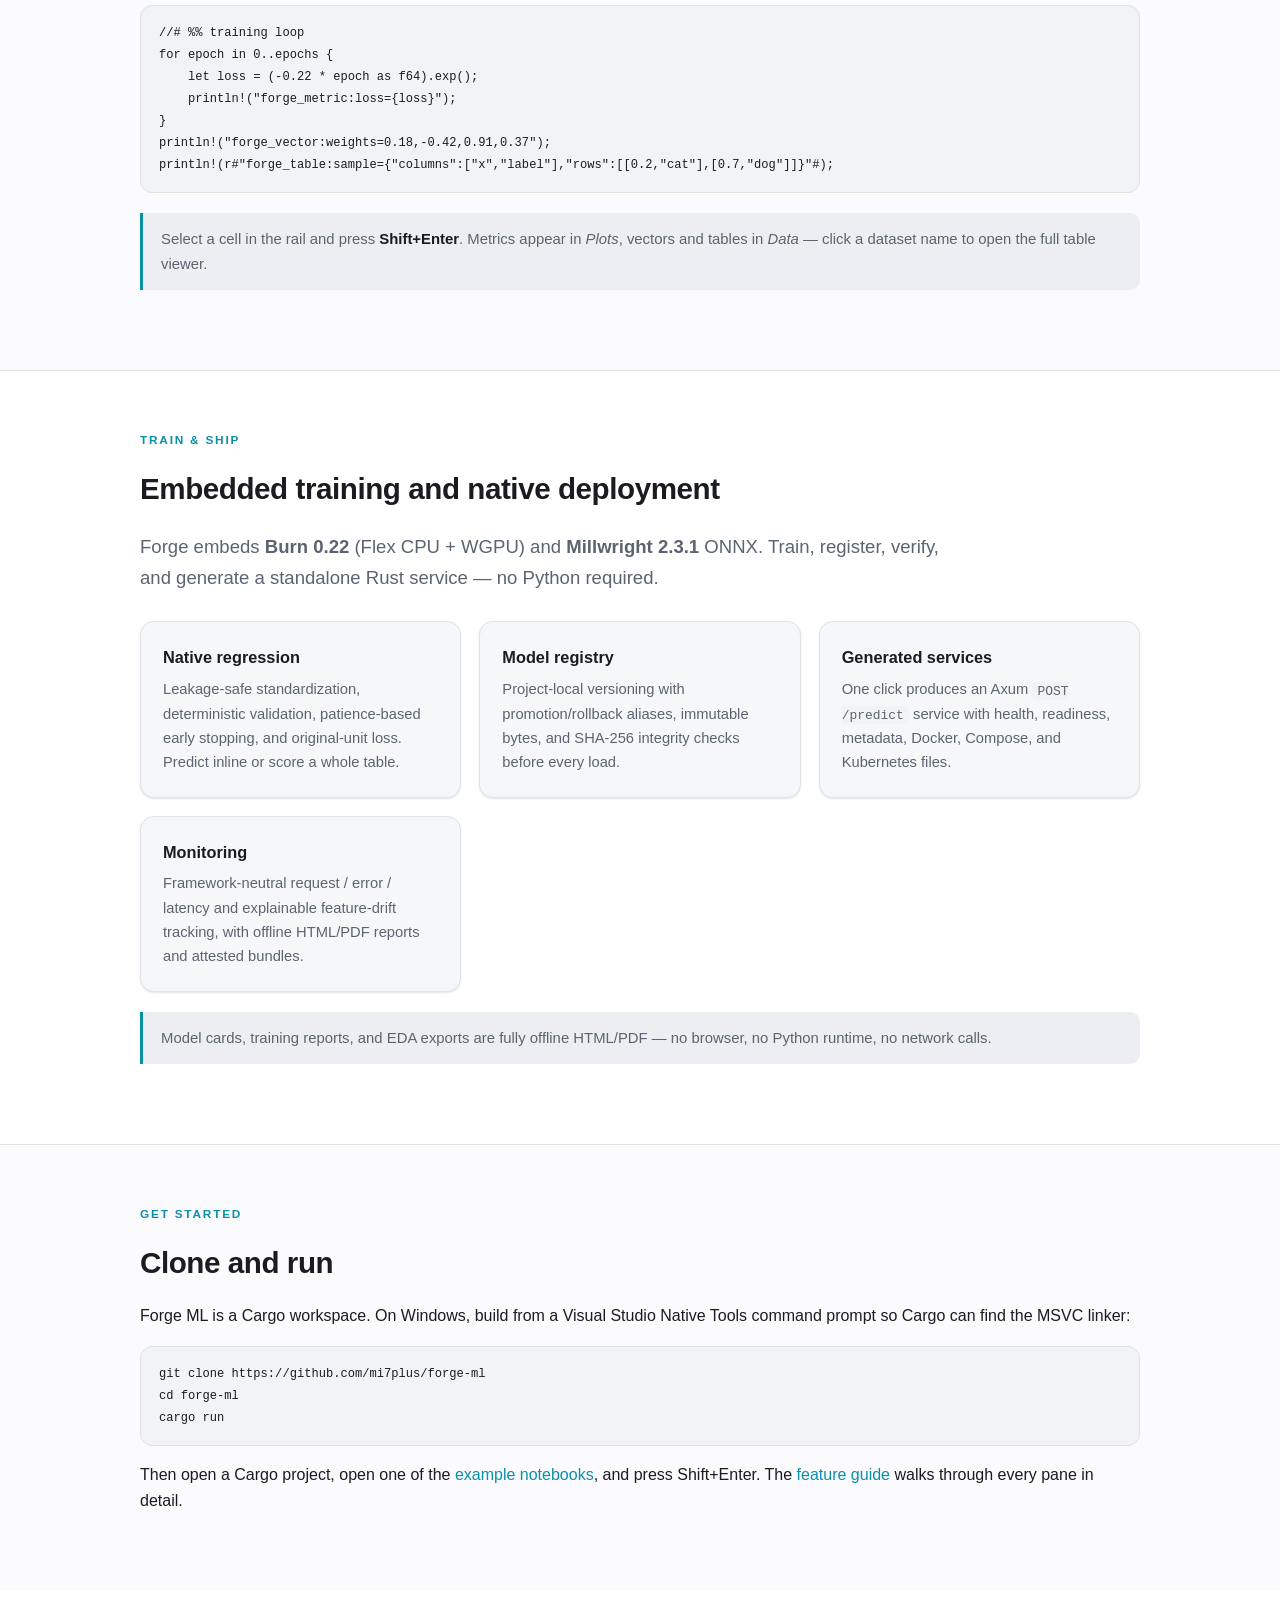
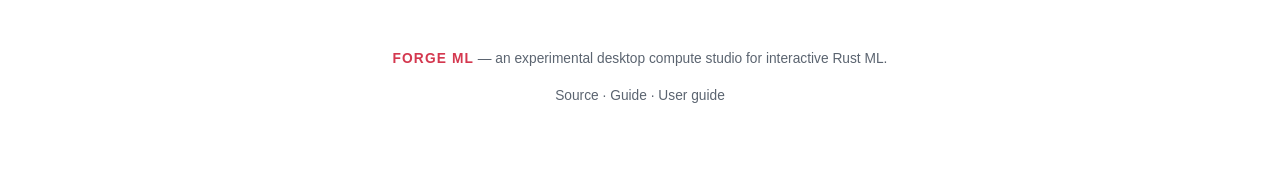
==== commit 189135e8: "release: v1.15.0 Bump the 7 workspace crate versions 1.14.0 -> 1.15.0, the site download links, and " ====
--- a/site/index.html
+++ b/site/index.html
@@ -143,7 +143,7 @@
 
 <section id="download">
   <div class="wrap">
-    <p class="eyebrow">Download · v1.14.0</p>
+    <p class="eyebrow">Download · v1.15.0</p>
     <h2>Get the desktop app</h2>
     <p class="lede">Native installers with the offline Rust runtime bundled in — the toolchain and the
     Millwright/Burn dependency cache ship inside, so notebook <code>:dep</code> cells compile with no
@@ -153,31 +153,39 @@
         <h3>Windows</h3>
         <p>Windows 10 / 11 · x64</p>
         <div class="cta" style="margin-top:14px">
-          <a class="btn primary" href="https://github.com/mi7plus/forge-ml/releases/download/v1.14.0/forge_ide_1.14.0_x64-setup.exe">Installer (.exe) · 357&nbsp;MB</a>
+          <a class="btn primary" href="https://github.com/mi7plus/forge-ml/releases/download/v1.15.0/forge_ide_1.15.0_x64-setup.exe">Installer (.exe) · 357&nbsp;MB</a>
         </div>
+        <p class="foot">≈&nbsp;2&nbsp;GB on disk once installed</p>
         <p style="margin-top:12px">Now bundles the Chromium engine that powers the in-app web preview.
           Portable build:
-          <a href="https://github.com/mi7plus/forge-ml/releases/download/v1.14.0/forge_ide.exe">forge_ide.exe</a> · 156&nbsp;MB
-          (no web preview)</p>
+          <a href="https://github.com/mi7plus/forge-ml/releases/download/v1.15.0/forge_ide.exe">forge_ide.exe</a> · 156&nbsp;MB
+          (single file, no web preview)</p>
       </div>
       <div class="card">
         <h3>macOS</h3>
         <p>Apple Silicon (arm64)</p>
         <div class="cta" style="margin-top:14px">
-          <a class="btn primary" href="https://github.com/mi7plus/forge-ml/releases/download/v1.14.0/Forge.ML_1.14.0_aarch64.dmg">Disk image (.dmg) · 320&nbsp;MB</a>
+          <a class="btn primary" href="https://github.com/mi7plus/forge-ml/releases/download/v1.15.0/Forge.ML_1.15.0_aarch64.dmg">Disk image (.dmg) · 320&nbsp;MB</a>
         </div>
+        <p class="foot">≈&nbsp;2&nbsp;GB on disk once installed</p>
       </div>
       <div class="card">
         <h3>Linux</h3>
         <p>x86_64</p>
         <div class="cta" style="margin-top:14px">
-          <a class="btn primary" href="https://github.com/mi7plus/forge-ml/releases/download/v1.14.0/forge_ide_1.14.0_x86_64.AppImage">AppImage · 455&nbsp;MB</a>
-          <a class="btn ghost" href="https://github.com/mi7plus/forge-ml/releases/download/v1.14.0/forge_ide_1.14.0_amd64.deb">.deb · 392&nbsp;MB</a>
+          <a class="btn primary" href="https://github.com/mi7plus/forge-ml/releases/download/v1.15.0/forge_ide_1.15.0_x86_64.AppImage">AppImage · 455&nbsp;MB</a>
+          <a class="btn ghost" href="https://github.com/mi7plus/forge-ml/releases/download/v1.15.0/forge_ide_1.15.0_amd64.deb">.deb · 392&nbsp;MB</a>
         </div>
-      </div>
-    </div>
+        <p class="foot">≈&nbsp;2&nbsp;GB on disk once installed</p>
+      </div>
+    </div>
+    <p class="note">Those are the compressed <strong>download</strong> sizes. Plan for roughly
+      <strong>2&nbsp;GB free</strong> after install — the bundled offline Rust toolchain and the
+      Millwright/Burn dependency cache expand on disk (that is what lets <code>:dep</code> cells build
+      with no network). The portable <code>forge_ide.exe</code> is the exception: a single ~156&nbsp;MB
+      file with no offline runtime.</p>
     <p class="note">Verify a download against
-      <a href="https://github.com/mi7plus/forge-ml/releases/download/v1.14.0/SHA256SUMS">SHA256SUMS</a>.
+      <a href="https://github.com/mi7plus/forge-ml/releases/download/v1.15.0/SHA256SUMS">SHA256SUMS</a>.
       Each artifact carries a GitHub build-provenance attestation. Prefer to build from source?
       See <a href="#start">Clone and run</a>.</p>
     <p class="note"><strong>GPU is built in.</strong> Pick a compute device in <em>Settings → Compute</em> or
@@ -262,51 +270,18 @@
 <section id="screenshots" class="tinted">
   <div class="wrap">
     <p class="eyebrow">See it in action</p>
-    <h2>Screens from a live session</h2>
-    <p class="lede">Captured from the running desktop app — the dockable layout, native
-    classification, embedded terminals and kernels, and the data and inference tools.</p>
-    <div class="shots">
-      <figure class="shot">
-        <img src="screenshots/workspace.png" width="1600" height="874" loading="lazy"
-             alt="The Forge ML workspace: a file navigator, an editor open on a Rust notebook with //# %% cells, and the notebook cell rail below."
-             onerror="this.closest('.shot').classList.add('pending')">
-        <figcaption>The dockable workspace<span>editor, panes, console, and status bar</span></figcaption>
-      </figure>
-      <figure class="shot">
-        <img src="screenshots/classification.png" width="1600" height="1000" loading="lazy"
-             alt="Native softmax classification results with per-class precision, recall, and F1, and a confusion-matrix heatmap."
-             onerror="this.closest('.shot').classList.add('pending')">
-        <figcaption>Native classification<span>metrics and a confusion-matrix heatmap</span></figcaption>
-      </figure>
-      <figure class="shot">
-        <img src="screenshots/terminals-kernels.png" width="1600" height="874" loading="lazy"
-             alt="An embedded system terminal docked to the right of the editor, alongside the live variables inspector."
-             onerror="this.closest('.shot').classList.add('pending')">
-        <figcaption>Terminals &amp; Rust kernels<span>independent, dockable, floatable panes</span></figcaption>
-      </figure>
-      <figure class="shot">
-        <img src="screenshots/data-viewer.png" width="1600" height="1000" loading="lazy"
-             alt="The virtualized data viewer showing a large table with filtering, sorting, and pinned columns."
-             onerror="this.closest('.shot').classList.add('pending')">
-        <figcaption>Data viewer<span>virtualized grid with filter, sort, and pinning</span></figcaption>
-      </figure>
-      <figure class="shot">
-        <img src="screenshots/playground.png" width="1600" height="1000" loading="lazy"
-             alt="The inference playground with a per-feature input form and live per-class probability bars."
-             onerror="this.closest('.shot').classList.add('pending')">
-        <figcaption>Inference playground<span>per-feature form, live class probabilities</span></figcaption>
-      </figure>
-      <figure class="shot">
-        <img src="screenshots/plots.png" width="1600" height="1000" loading="lazy"
-             alt="Live training-loss line charts and the experiments board comparing several runs."
-             onerror="this.closest('.shot').classList.add('pending')">
-        <figcaption>Plots &amp; experiments<span>live charts and the runs board</span></figcaption>
-      </figure>
-    </div>
-    <p class="note">These load from <code>site/screenshots/</code>; until a capture is added, each
-    tile shows a placeholder. See the
-    <a href="https://github.com/mi7plus/forge-ml/blob/main/site/screenshots/README.md">capture guide</a>
-    for the recommended shots, window size, and file names.</p>
+    <h2>A live session, start to finish</h2>
+    <p class="lede">One notebook, no setup: generate a dataset, send it to the data viewer, plot it,
+    fit a model with gradient descent, then watch the scatter, the fitted line, and the training-loss
+    curve appear — all in native Rust.</p>
+    <figure class="demo">
+      <video src="forge-demo.mp4" width="1600" height="868" autoplay muted loop playsinline controls
+             preload="metadata"
+             aria-label="Screen recording of a Forge ML notebook: cells run to generate data, render a scatter plot and a data-plus-fit line, and show a descending training-loss curve.">
+        <a href="forge-demo.mp4">Watch the demo (MP4)</a>
+      </video>
+      <figcaption>From a fresh notebook to a fitted model with live plots — unedited.</figcaption>
+    </figure>
   </div>
 </section>
 
--- a/site/styles.css
+++ b/site/styles.css
@@ -154,6 +154,13 @@
 .shot figcaption { display: flex; flex-direction: column; gap: 2px; padding: 12px 16px; font-weight: 600; font-size: .95rem; }
 .shot figcaption span { font-weight: 400; color: var(--muted); font-size: .84rem; }
 
+.foot { color: var(--muted); font-size: .82rem; margin-top: 8px; }
+
+/* Demo video */
+.demo { margin: 28px auto 0; max-width: 1000px; }
+.demo video { display: block; width: 100%; height: auto; border: 1px solid var(--border-strong); border-radius: var(--radius); background: var(--surface-2); }
+.demo figcaption { margin-top: 12px; text-align: center; color: var(--muted); font-size: .9rem; }
+
 /* Split feature rows */
 .rows { display: grid; gap: 18px; margin-top: 26px; }
 .row2 { display: grid; grid-template-columns: 200px 1fr; gap: 20px; align-items: start; padding: 18px; border: 1px solid var(--border); border-radius: var(--radius); background: var(--surface); }
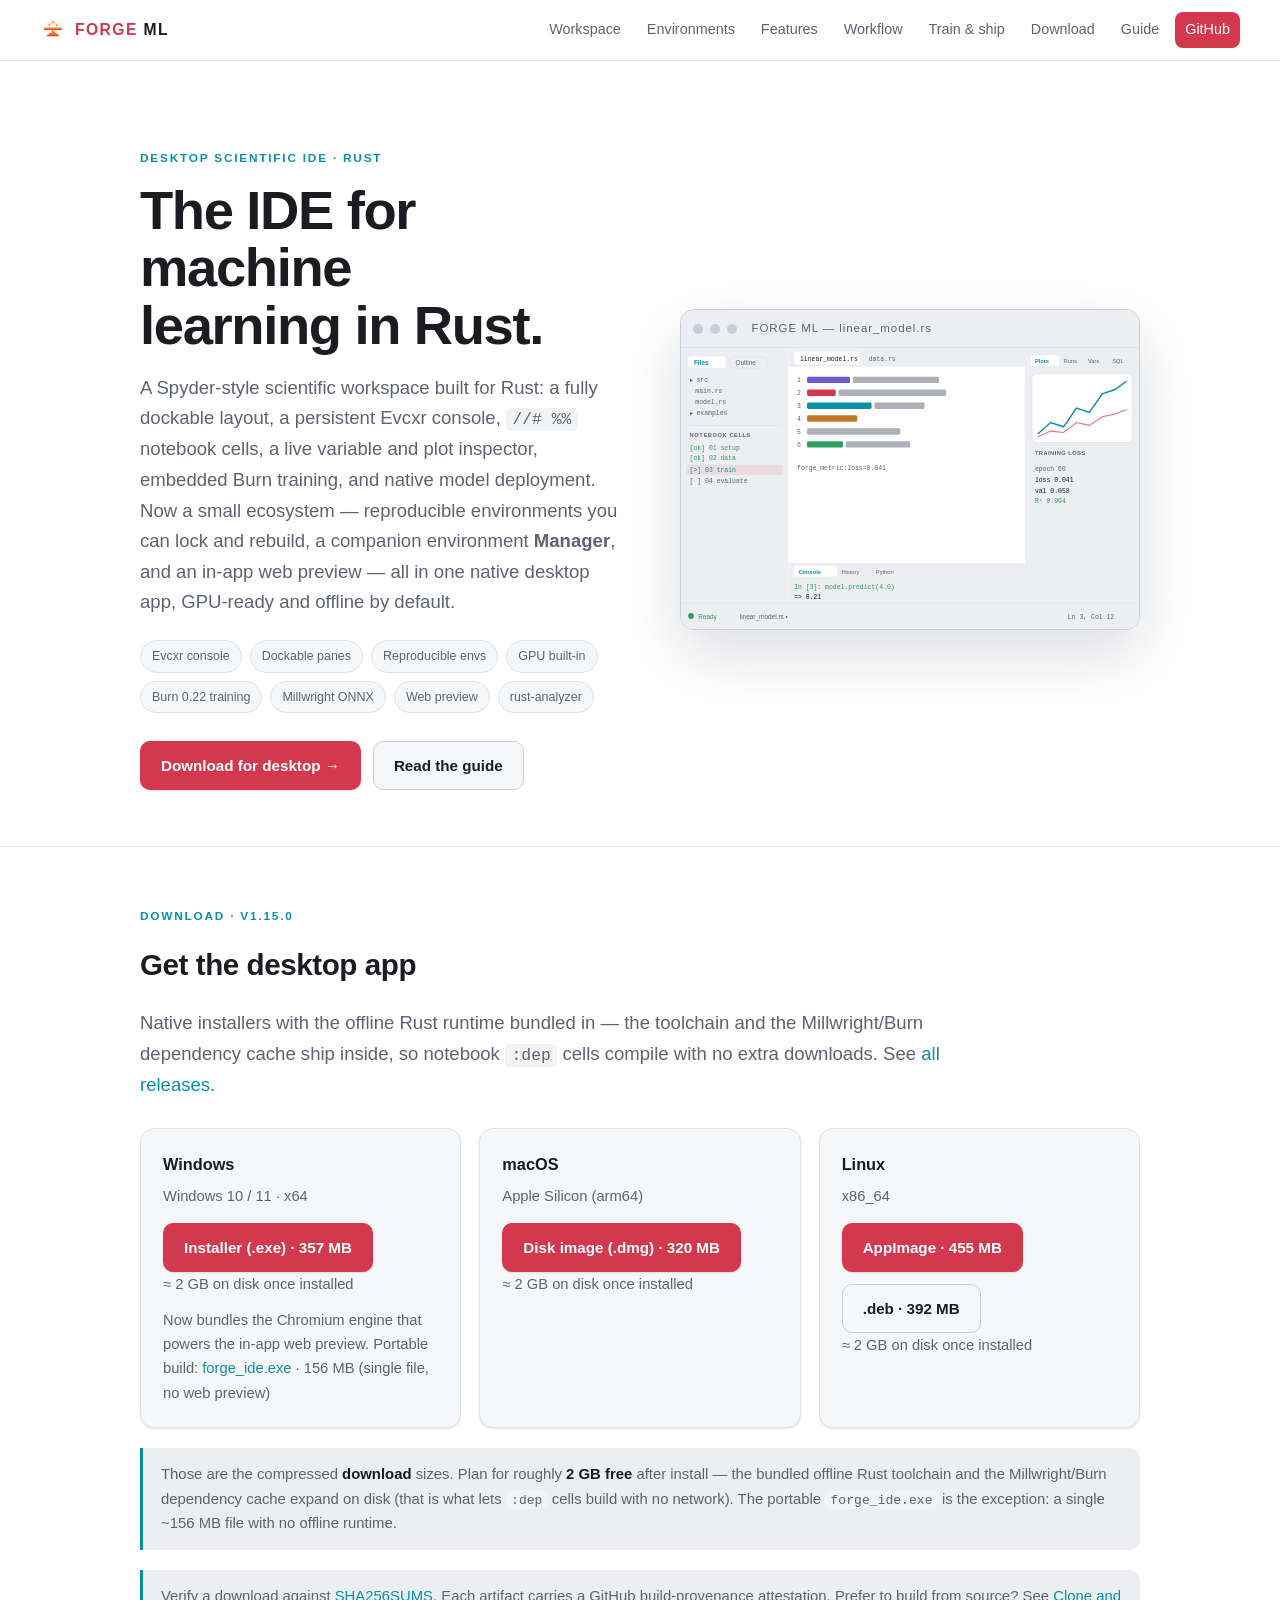
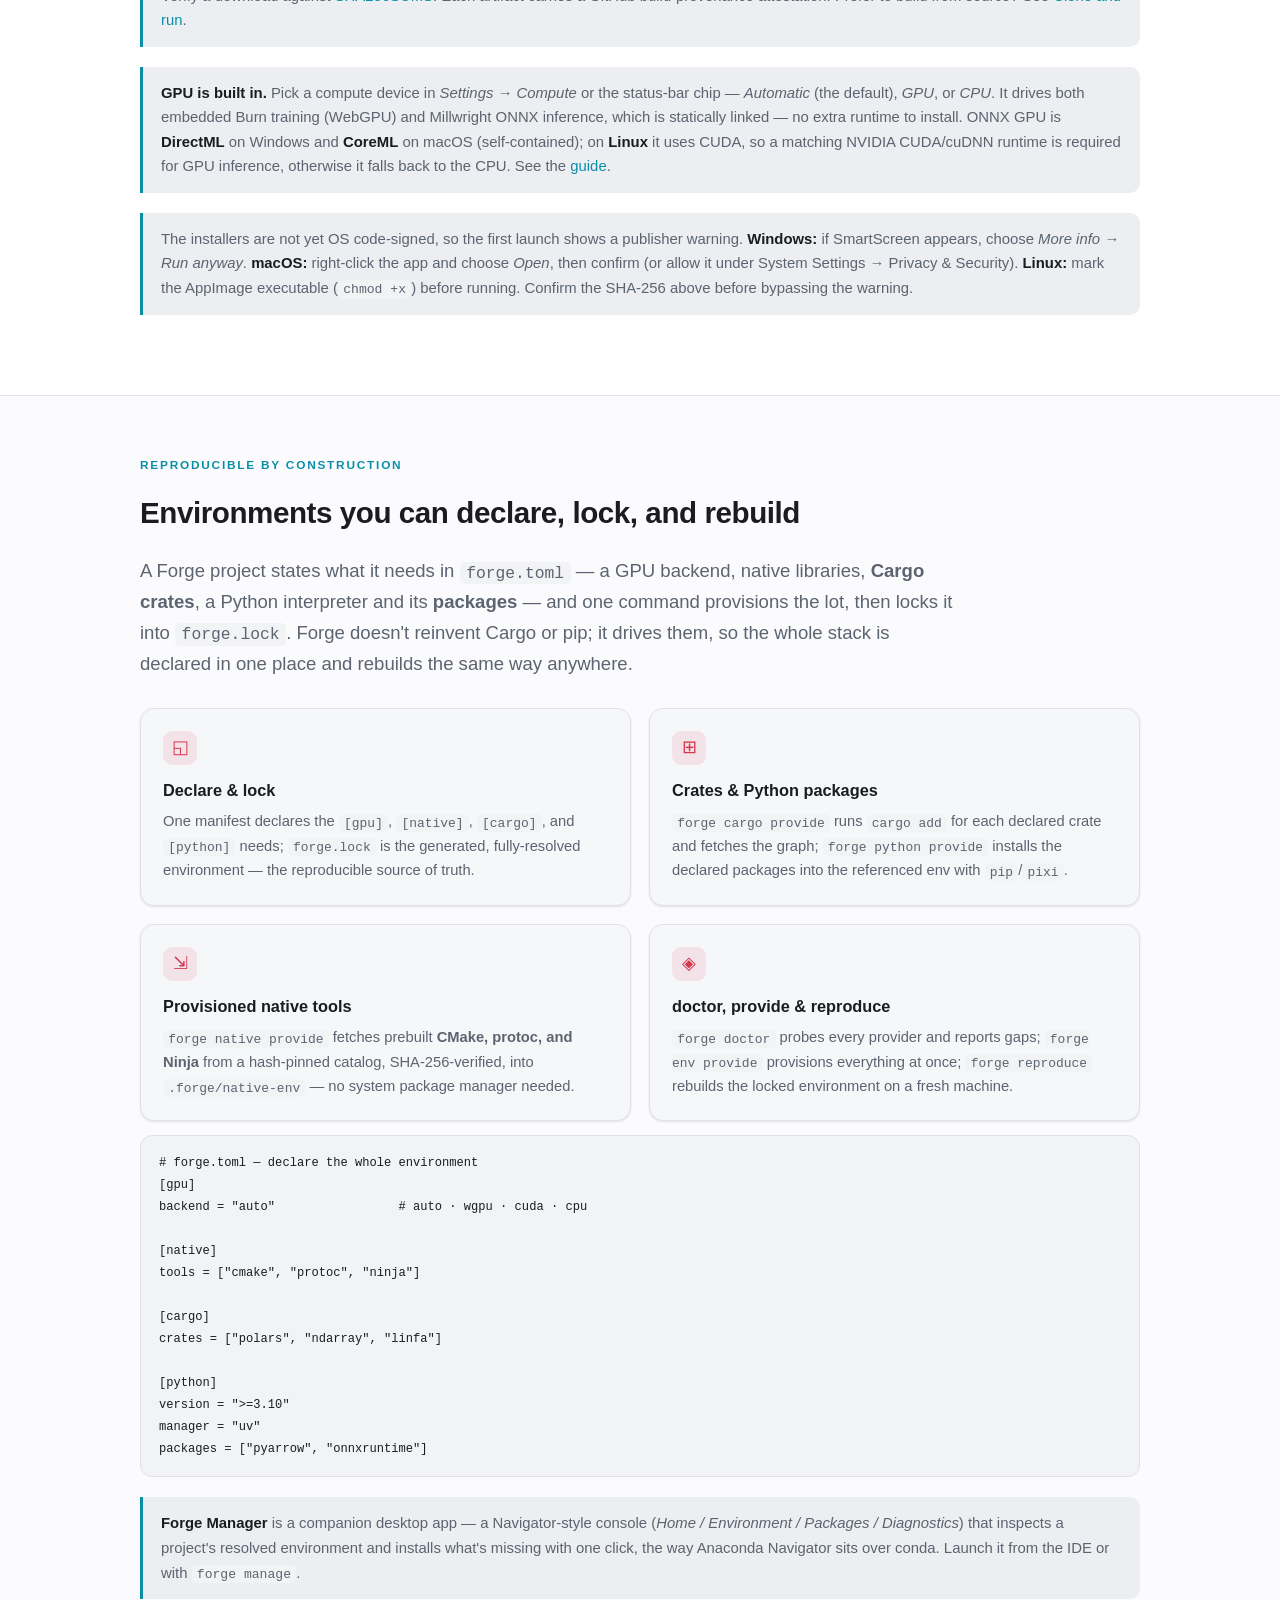
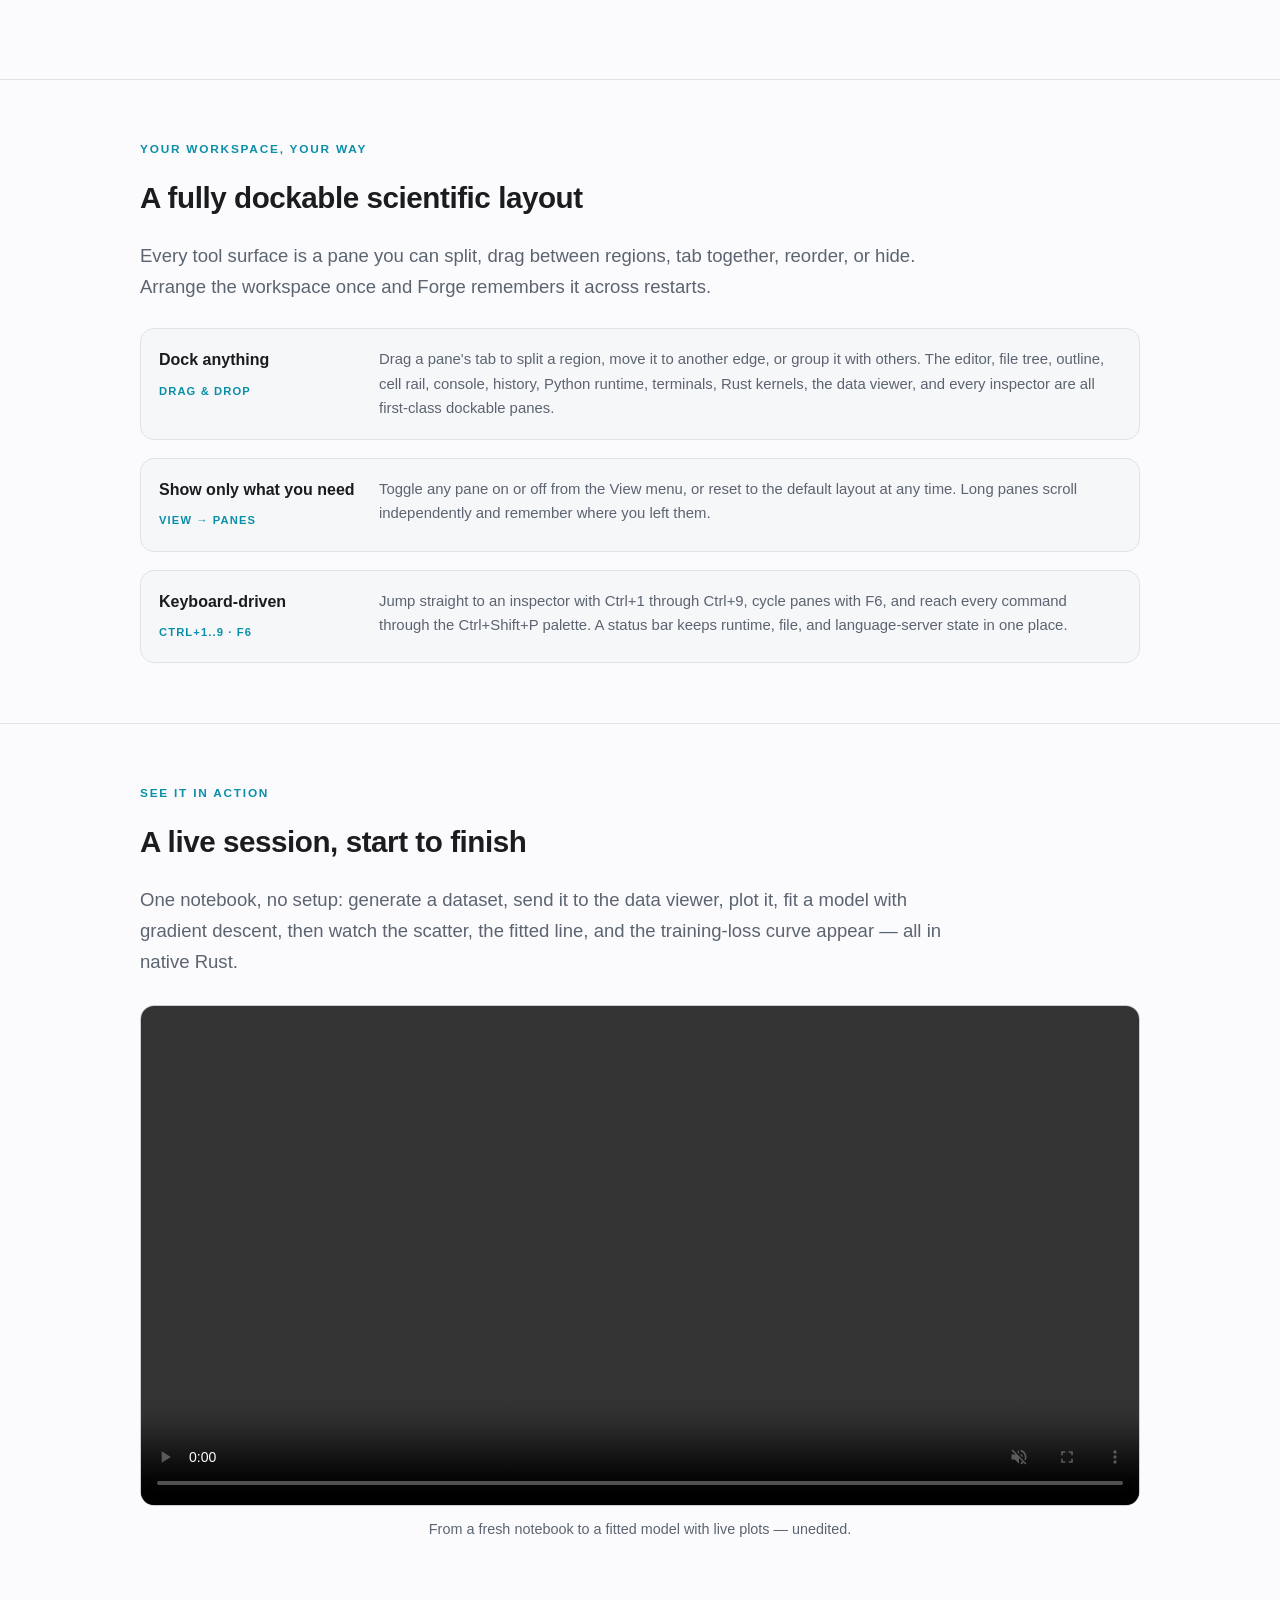
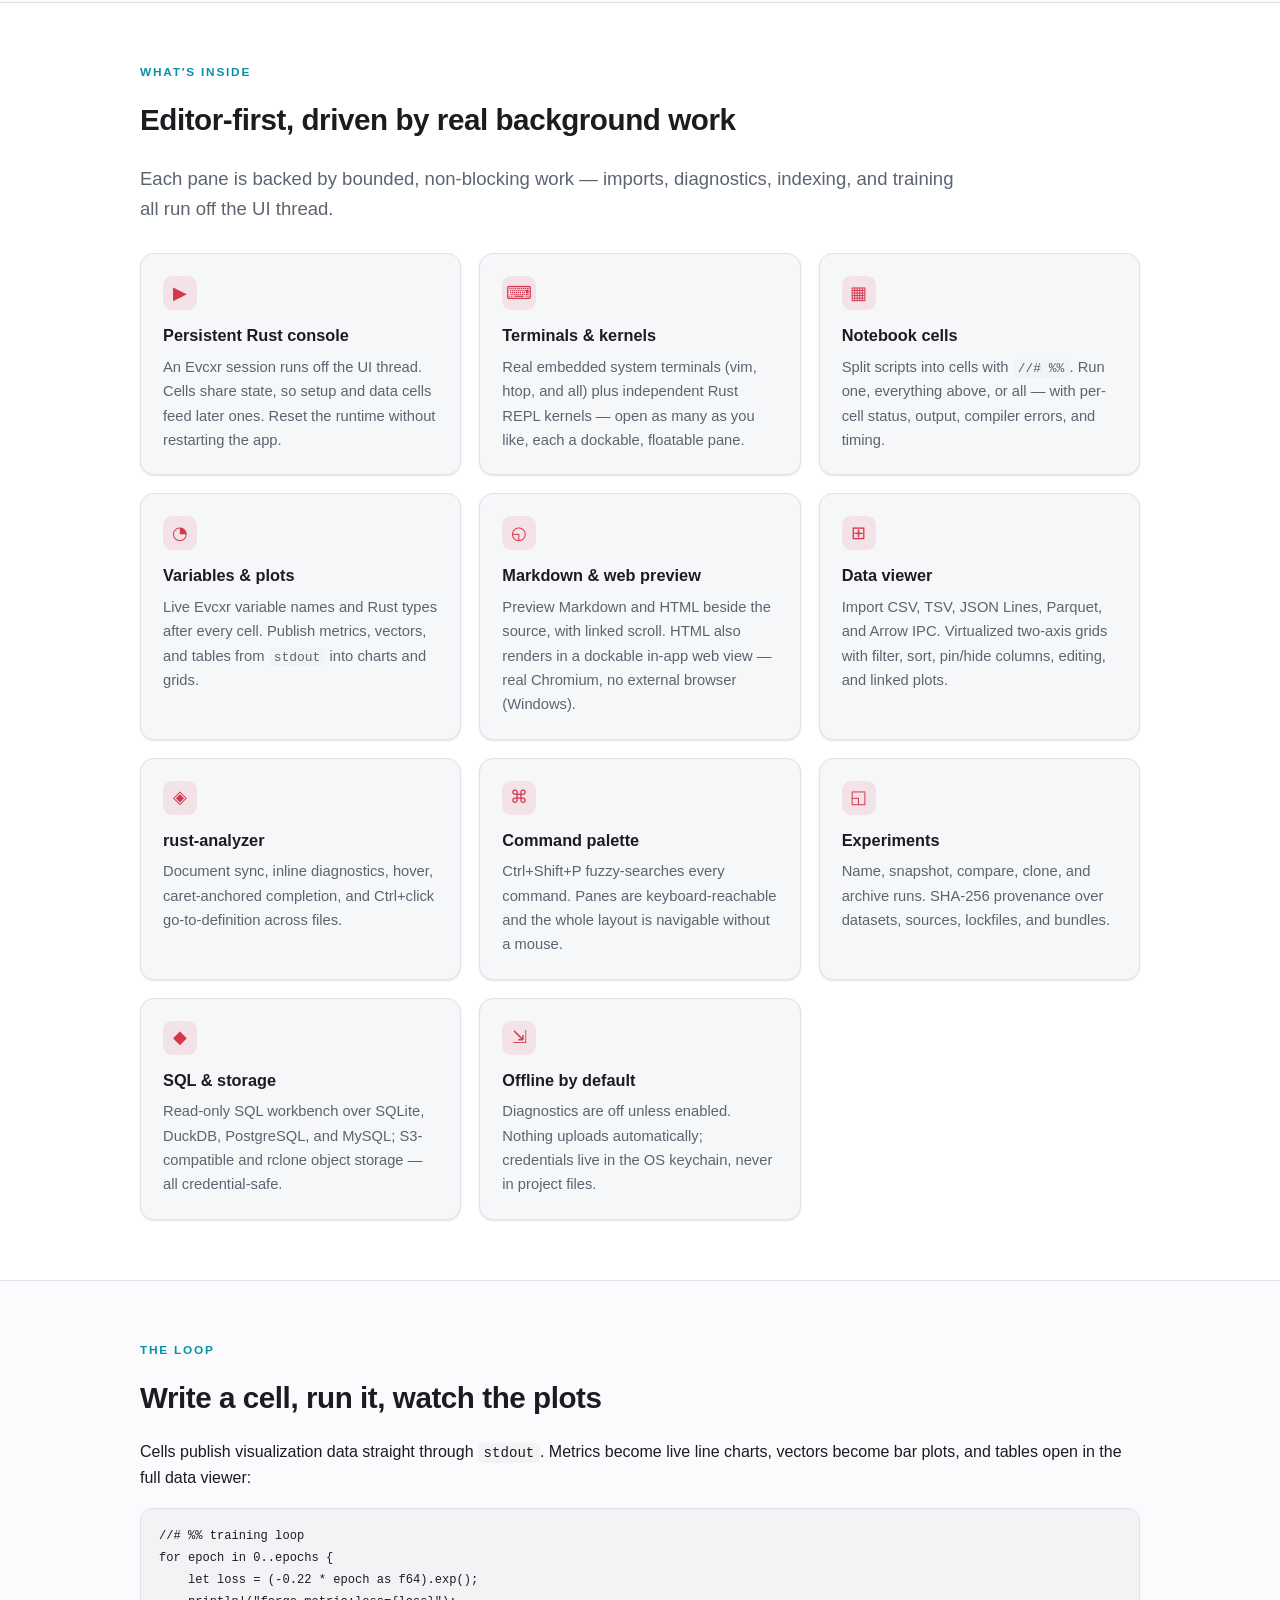
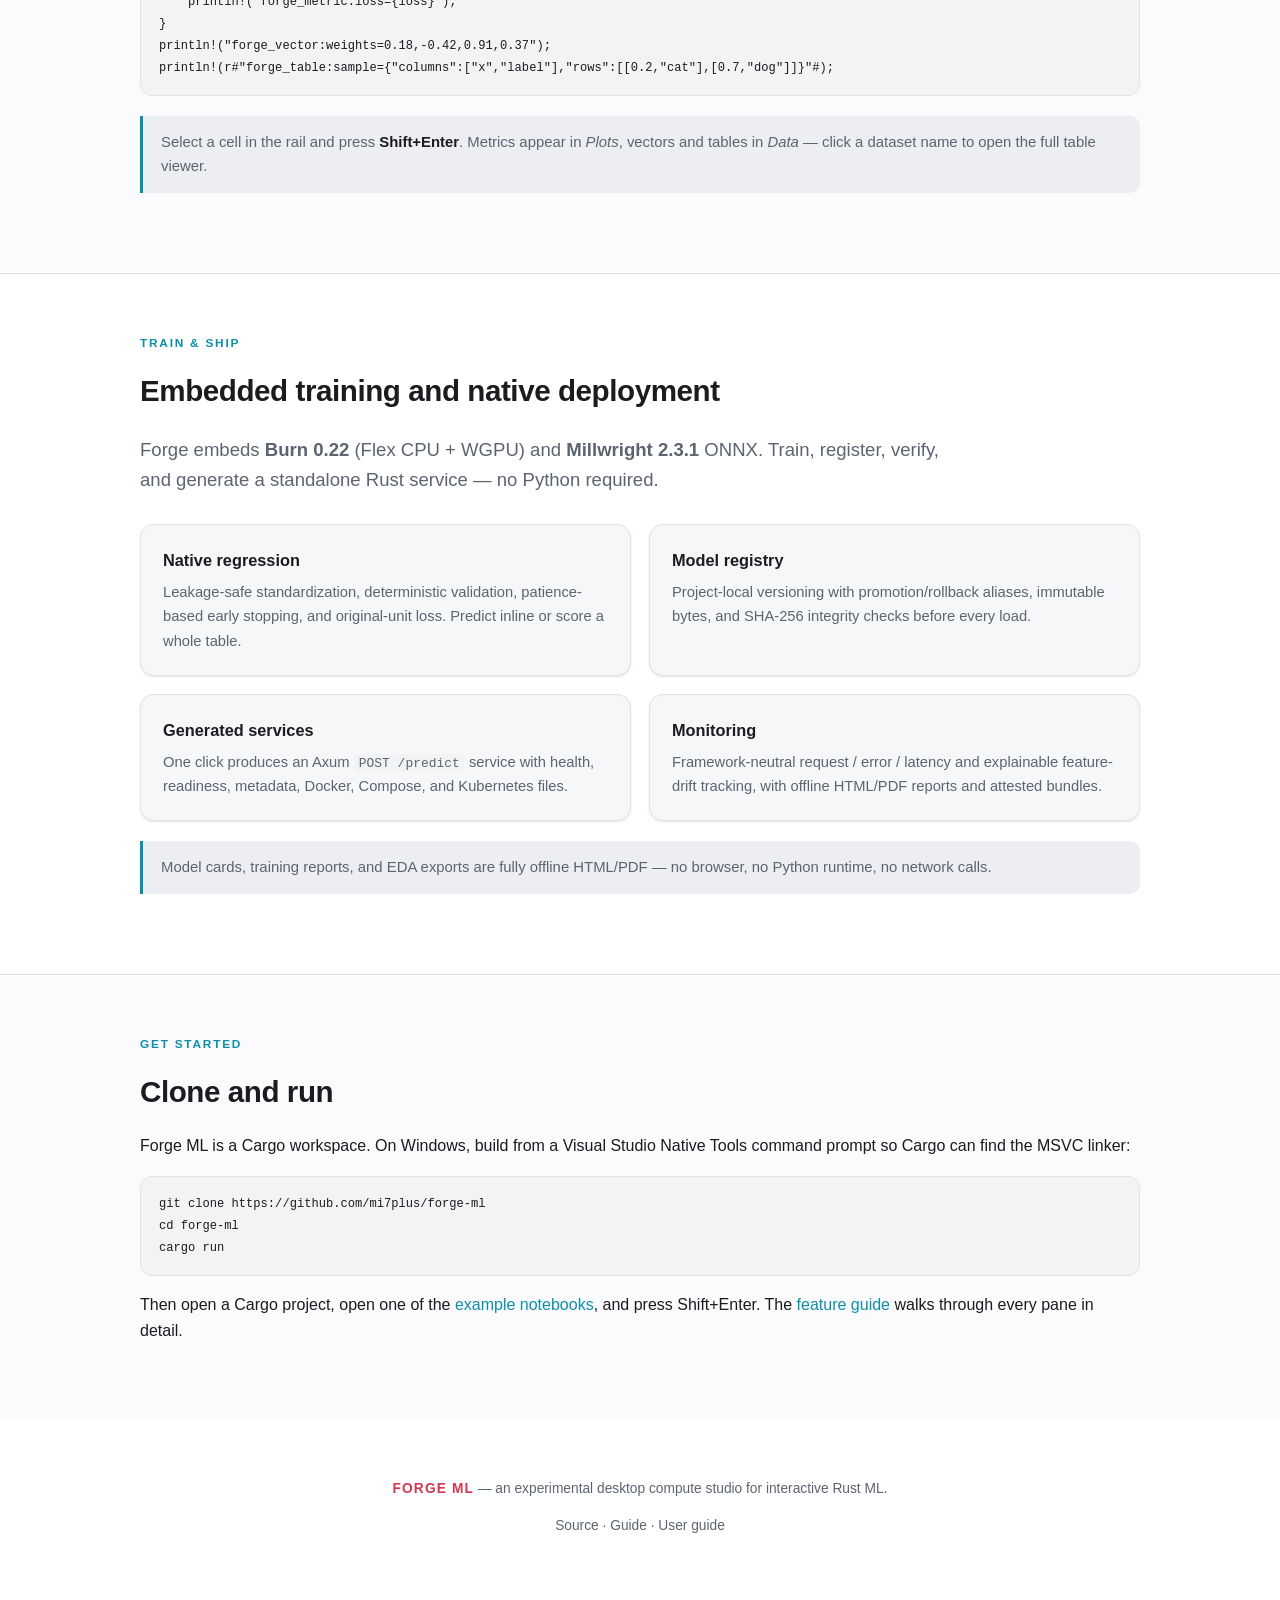
==== commit e2823500: "fix(site): stop the demo video overflowing and balance the 4-card grids - The demo <video> carried w" ====
--- a/site/index.html
+++ b/site/index.html
@@ -212,7 +212,7 @@
     — and one command provisions the lot, then locks it into <code>forge.lock</code>. Forge doesn't
     reinvent Cargo or pip; it drives them, so the whole stack is declared in one place and rebuilds the
     same way anywhere.</p>
-    <div class="grid">
+    <div class="grid grid-2">
       <div class="card"><span class="ico">◱</span><h3>Declare &amp; lock</h3><p>One manifest declares the <code>[gpu]</code>, <code>[native]</code>, <code>[cargo]</code>, and <code>[python]</code> needs; <code>forge.lock</code> is the generated, fully-resolved environment — the reproducible source of truth.</p></div>
       <div class="card"><span class="ico">⊞</span><h3>Crates &amp; Python packages</h3><p><code>forge cargo provide</code> runs <code>cargo add</code> for each declared crate and fetches the graph; <code>forge python provide</code> installs the declared packages into the referenced env with <code>pip</code>/<code>pixi</code>.</p></div>
       <div class="card"><span class="ico">⇲</span><h3>Provisioned native tools</h3><p><code>forge native provide</code> fetches prebuilt <strong>CMake, protoc, and Ninja</strong> from a hash-pinned catalog, SHA-256-verified, into <code>.forge/native-env</code> — no system package manager needed.</p></div>
@@ -276,7 +276,7 @@
     curve appear — all in native Rust.</p>
     <figure class="demo">
       <video src="forge-demo.mp4" width="1600" height="868" autoplay muted loop playsinline controls
-             preload="metadata"
+             preload="metadata" style="width:100%;height:auto;max-width:100%"
              aria-label="Screen recording of a Forge ML notebook: cells run to generate data, render a scatter plot and a data-plus-fit line, and show a descending training-loss curve.">
         <a href="forge-demo.mp4">Watch the demo (MP4)</a>
       </video>
@@ -331,7 +331,7 @@
     <h2>Embedded training and native deployment</h2>
     <p class="lede">Forge embeds <strong>Burn 0.22</strong> (Flex CPU + WGPU) and <strong>Millwright 2.3.1</strong>
     ONNX. Train, register, verify, and generate a standalone Rust service — no Python required.</p>
-    <div class="grid">
+    <div class="grid grid-2">
       <div class="card"><h3>Native regression</h3><p>Leakage-safe standardization, deterministic validation, patience-based early stopping, and original-unit loss. Predict inline or score a whole table.</p></div>
       <div class="card"><h3>Model registry</h3><p>Project-local versioning with promotion/rollback aliases, immutable bytes, and SHA-256 integrity checks before every load.</p></div>
       <div class="card"><h3>Generated services</h3><p>One click produces an Axum <code>POST /predict</code> service with health, readiness, metadata, Docker, Compose, and Kubernetes files.</p></div>
--- a/site/styles.css
+++ b/site/styles.css
@@ -128,6 +128,8 @@
 
 /* Feature grid */
 .grid { display: grid; grid-template-columns: repeat(auto-fit, minmax(240px, 1fr)); gap: 18px; margin-top: 28px; }
+/* Balanced 2-up grid for 4-card sections (avoids an orphan card in a 3-up auto-fit). */
+.grid-2 { grid-template-columns: repeat(2, minmax(0, 1fr)); }
 .card {
   background: var(--surface); border: 1px solid var(--border); border-radius: var(--radius);
   padding: 22px; box-shadow: var(--shadow-sm); transition: border-color .15s ease, transform .12s ease;
@@ -164,7 +166,7 @@
 /* Split feature rows */
 .rows { display: grid; gap: 18px; margin-top: 26px; }
 .row2 { display: grid; grid-template-columns: 200px 1fr; gap: 20px; align-items: start; padding: 18px; border: 1px solid var(--border); border-radius: var(--radius); background: var(--surface); }
-@media (max-width: 640px) { .row2 { grid-template-columns: 1fr; } }
+@media (max-width: 640px) { .row2 { grid-template-columns: 1fr; } .grid-2 { grid-template-columns: 1fr; } }
 .row2 .rk { font-weight: 700; font-size: 1rem; }
 .row2 .rk .tag { display: inline-block; margin-top: 8px; font-size: .7rem; letter-spacing: .1em; text-transform: uppercase; color: var(--cyan); }
 .row2 p { margin: 0; color: var(--muted); font-size: .93rem; }
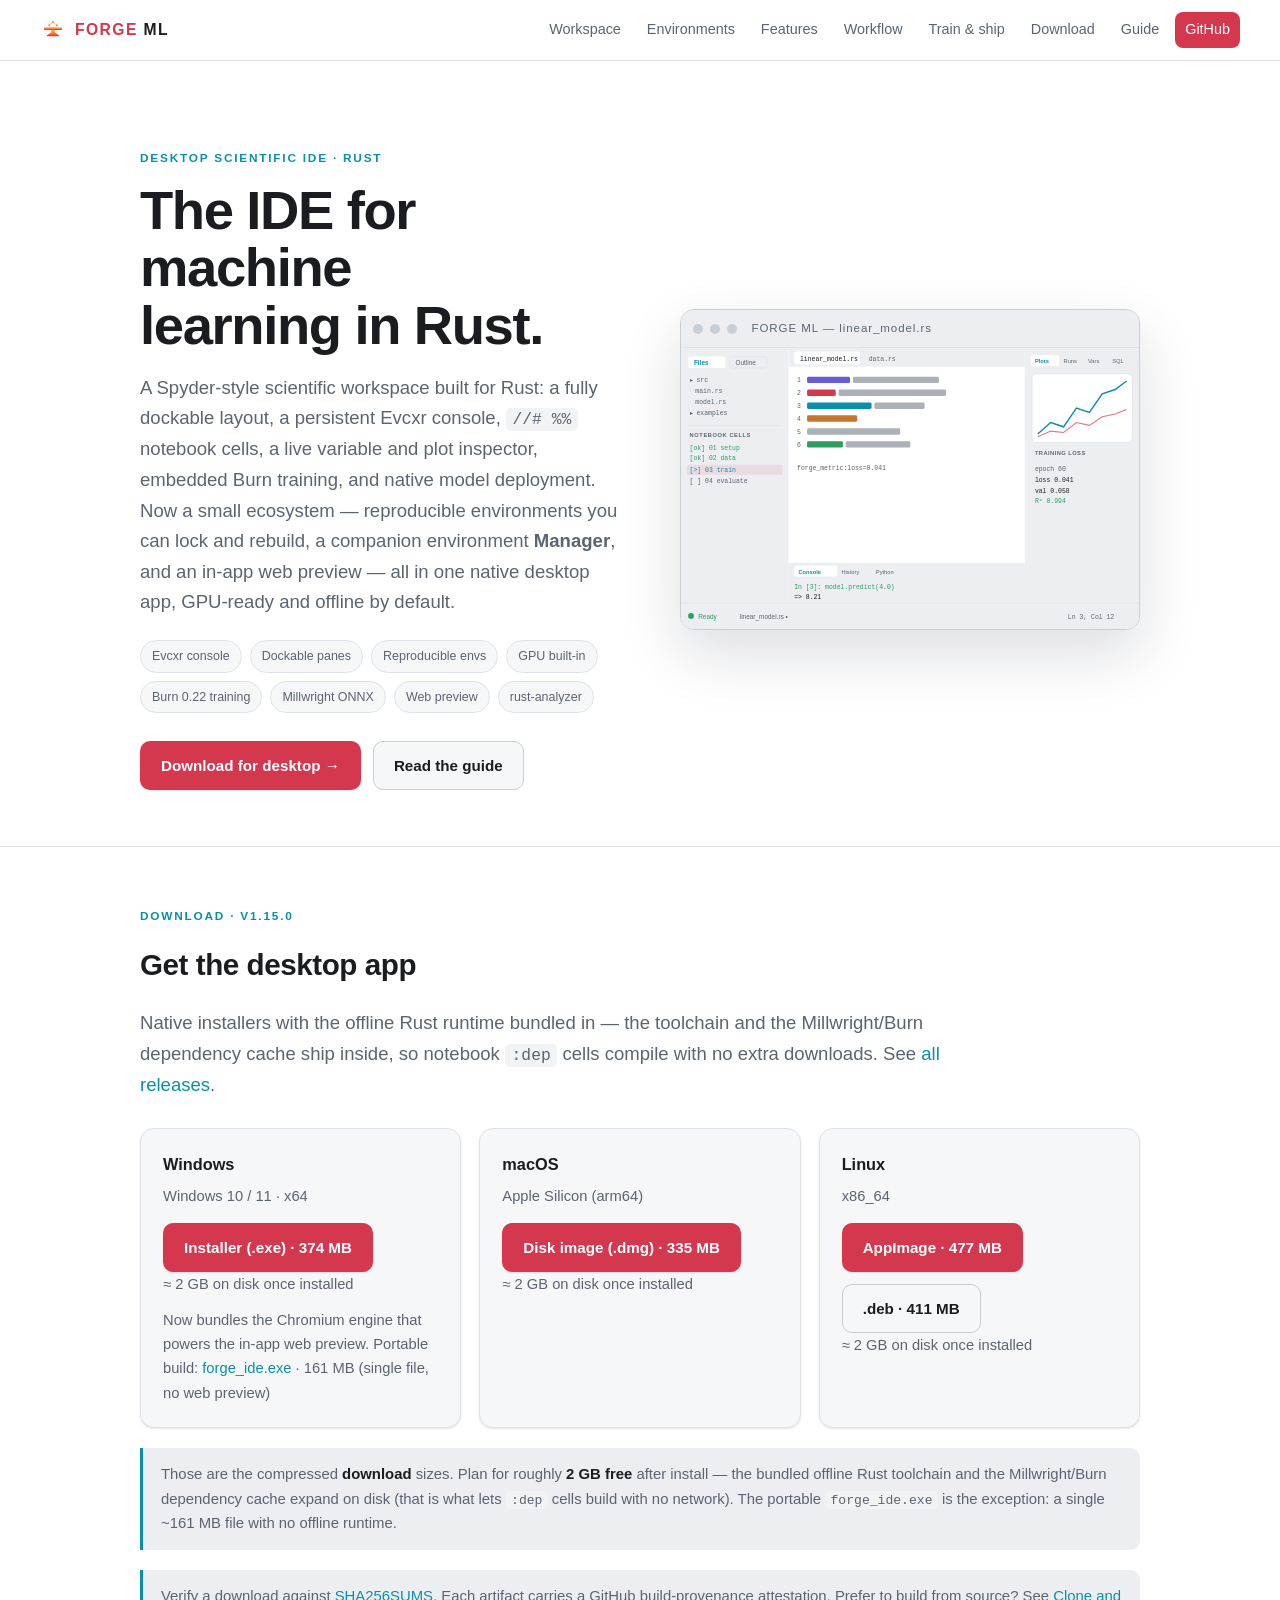
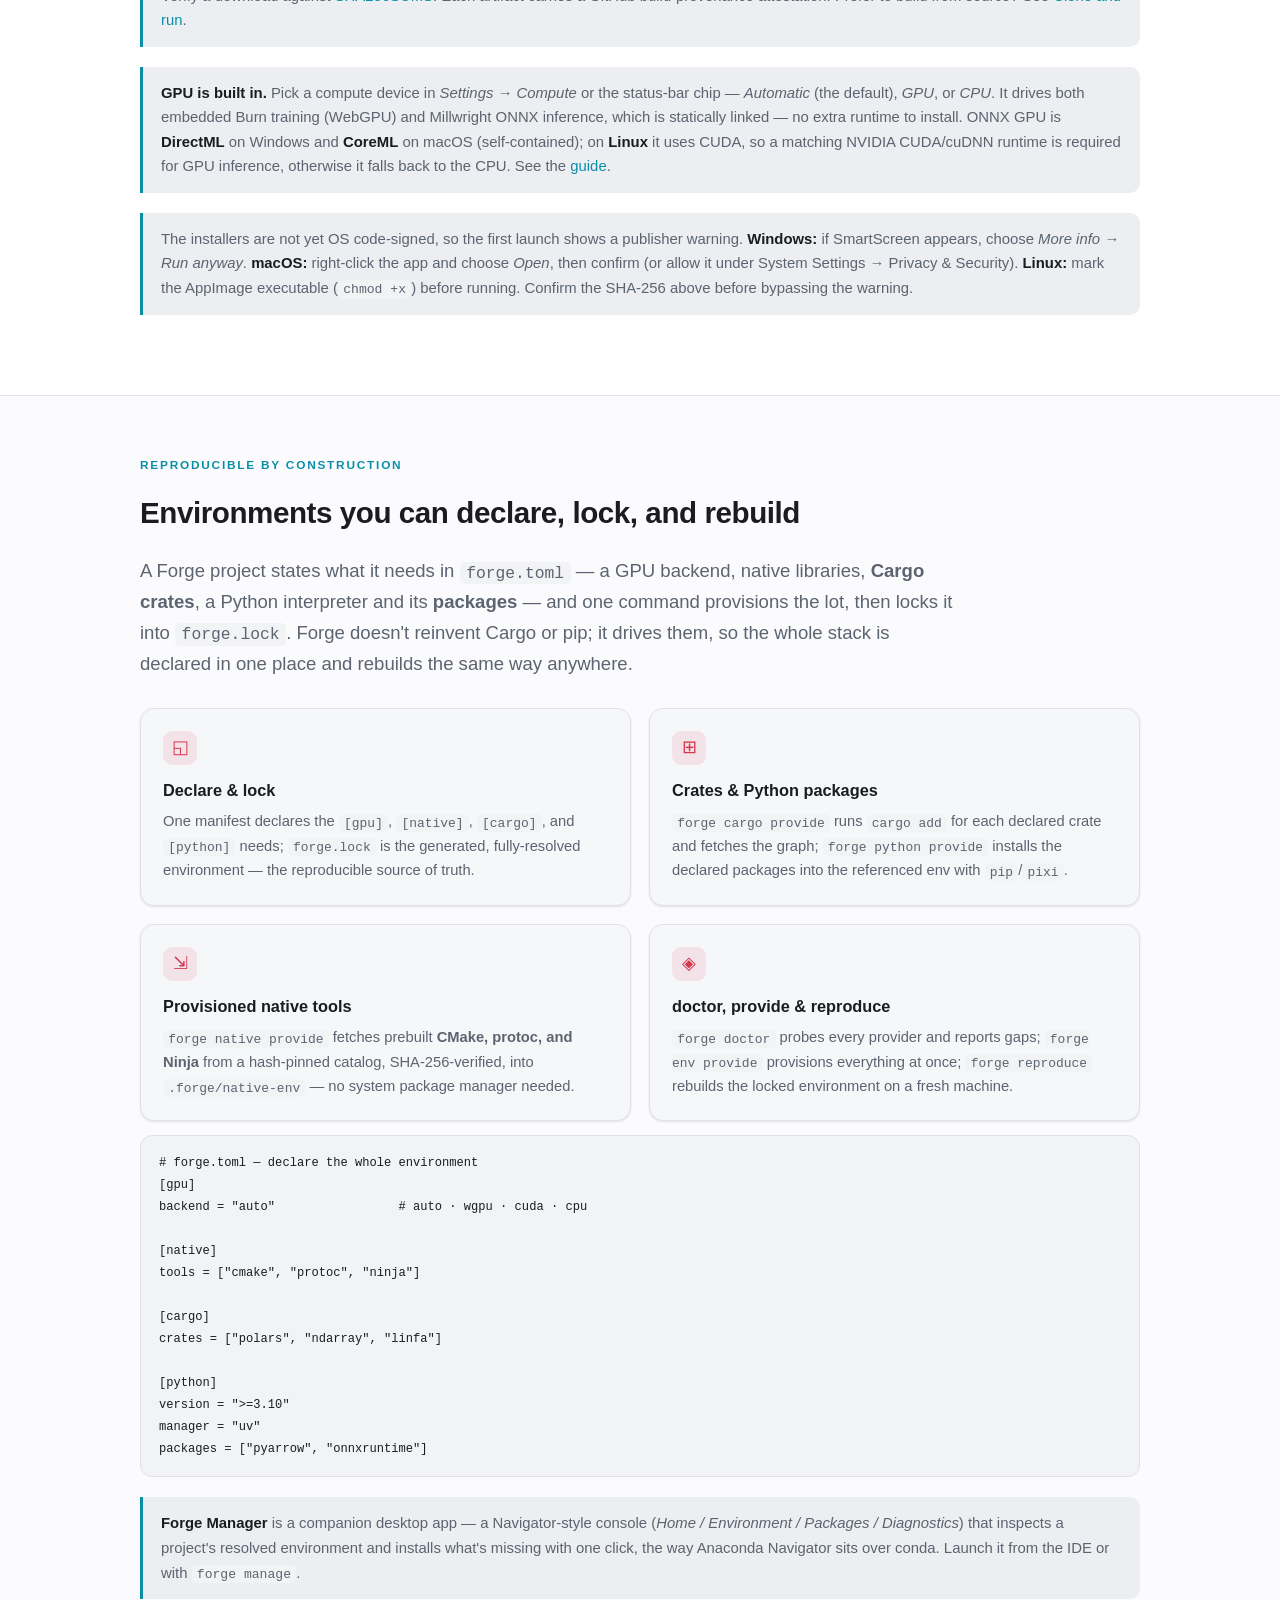
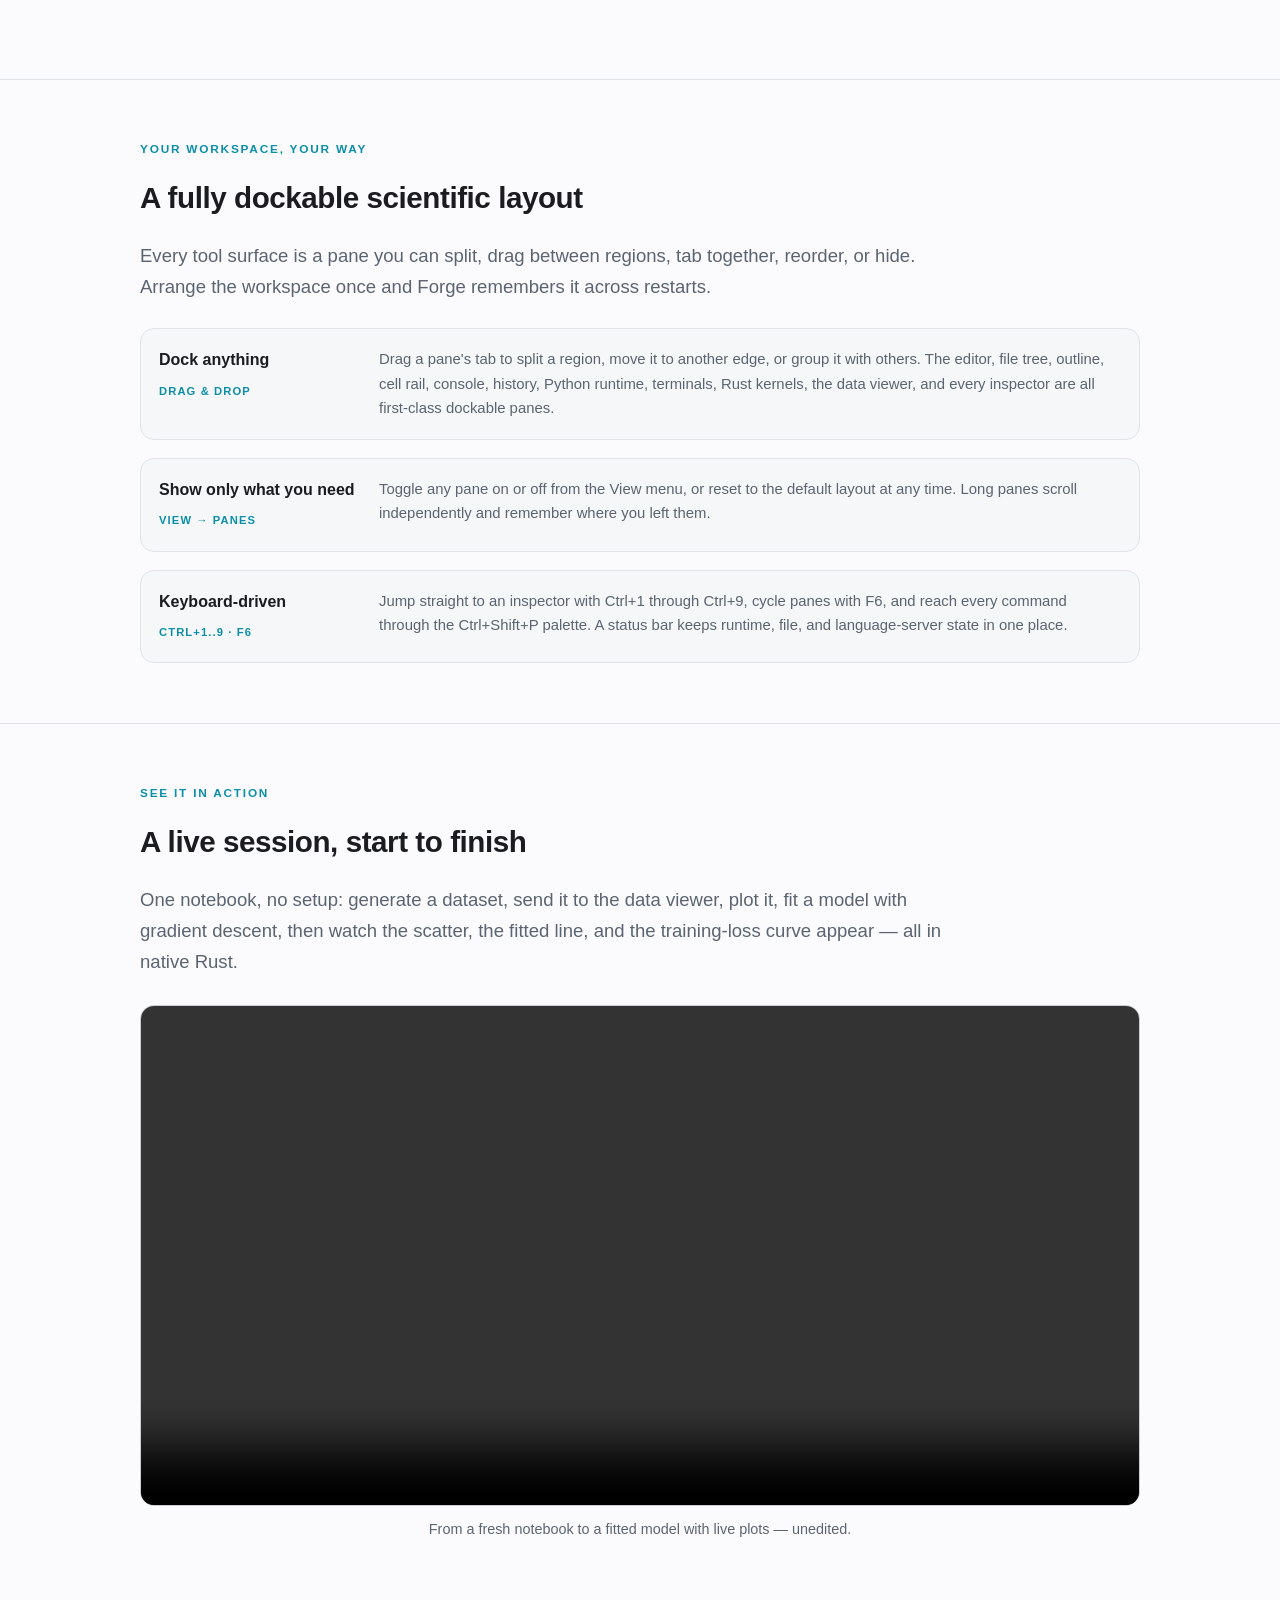
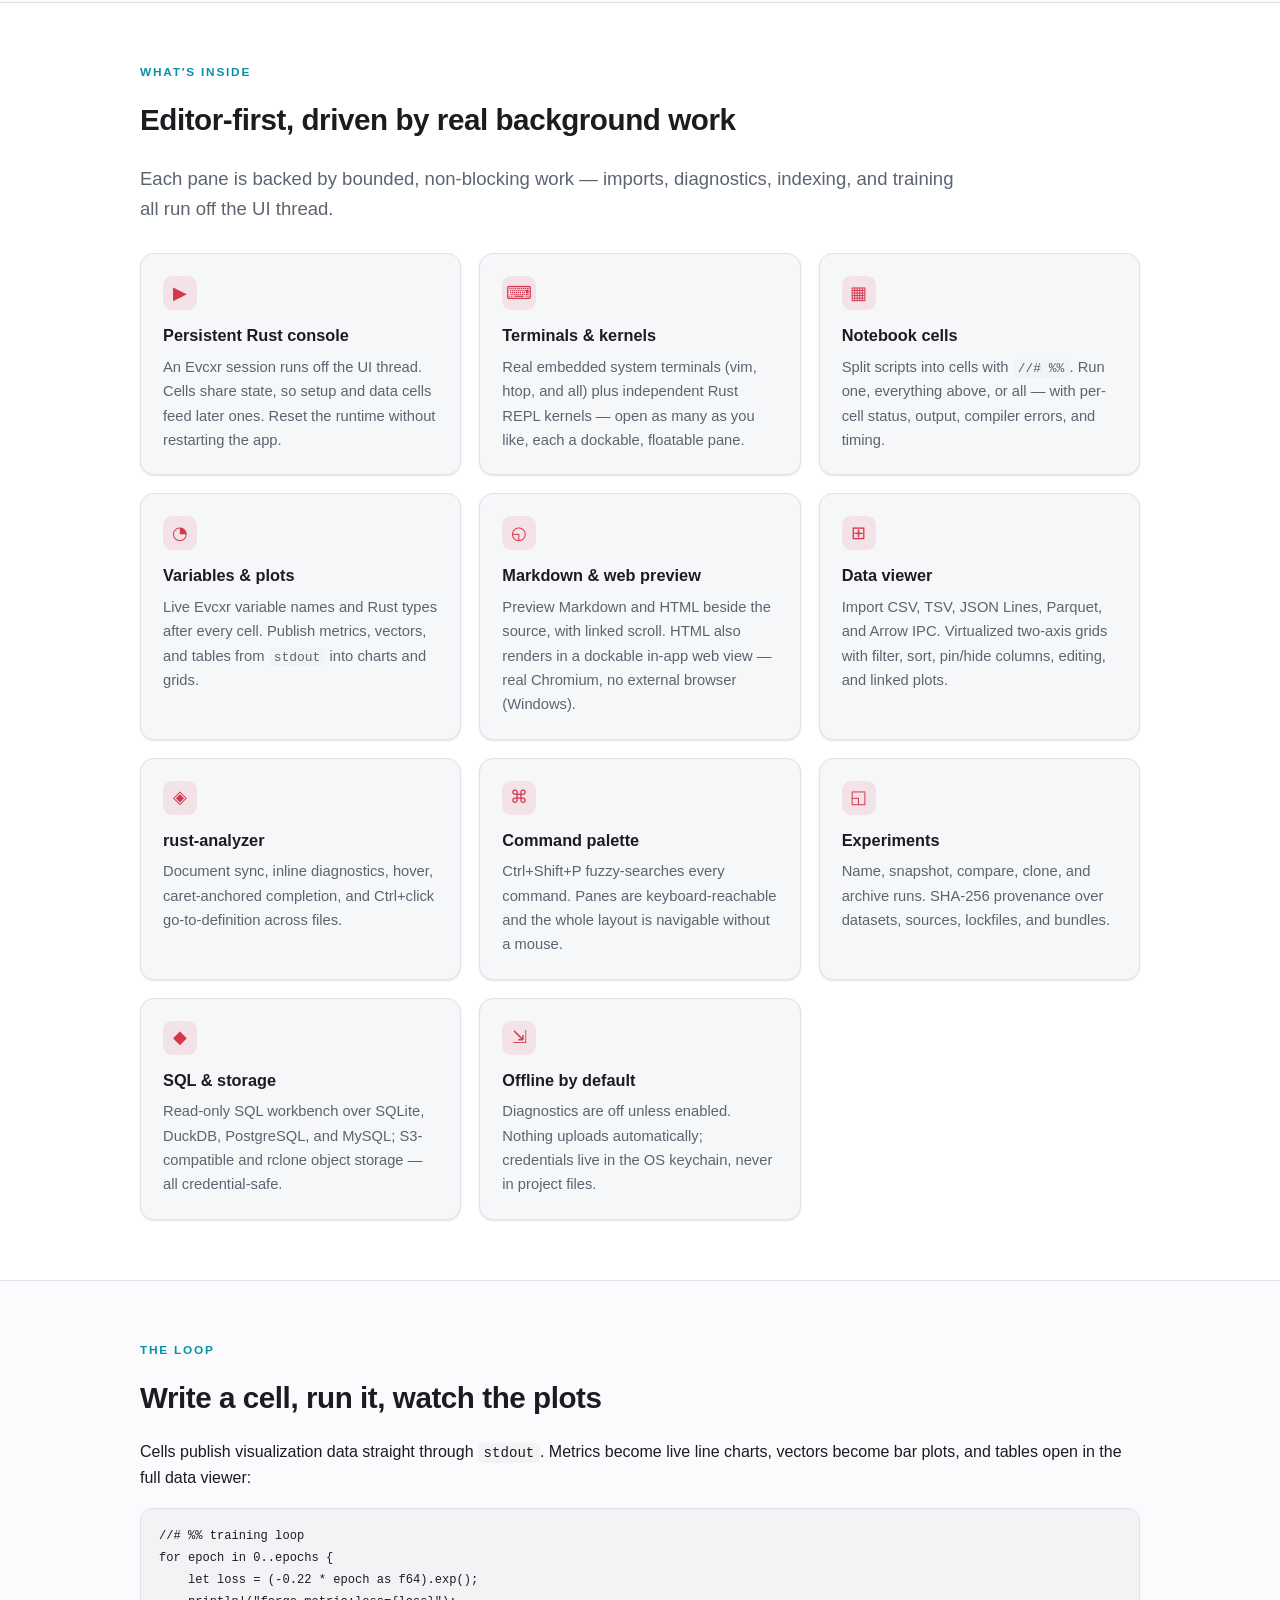
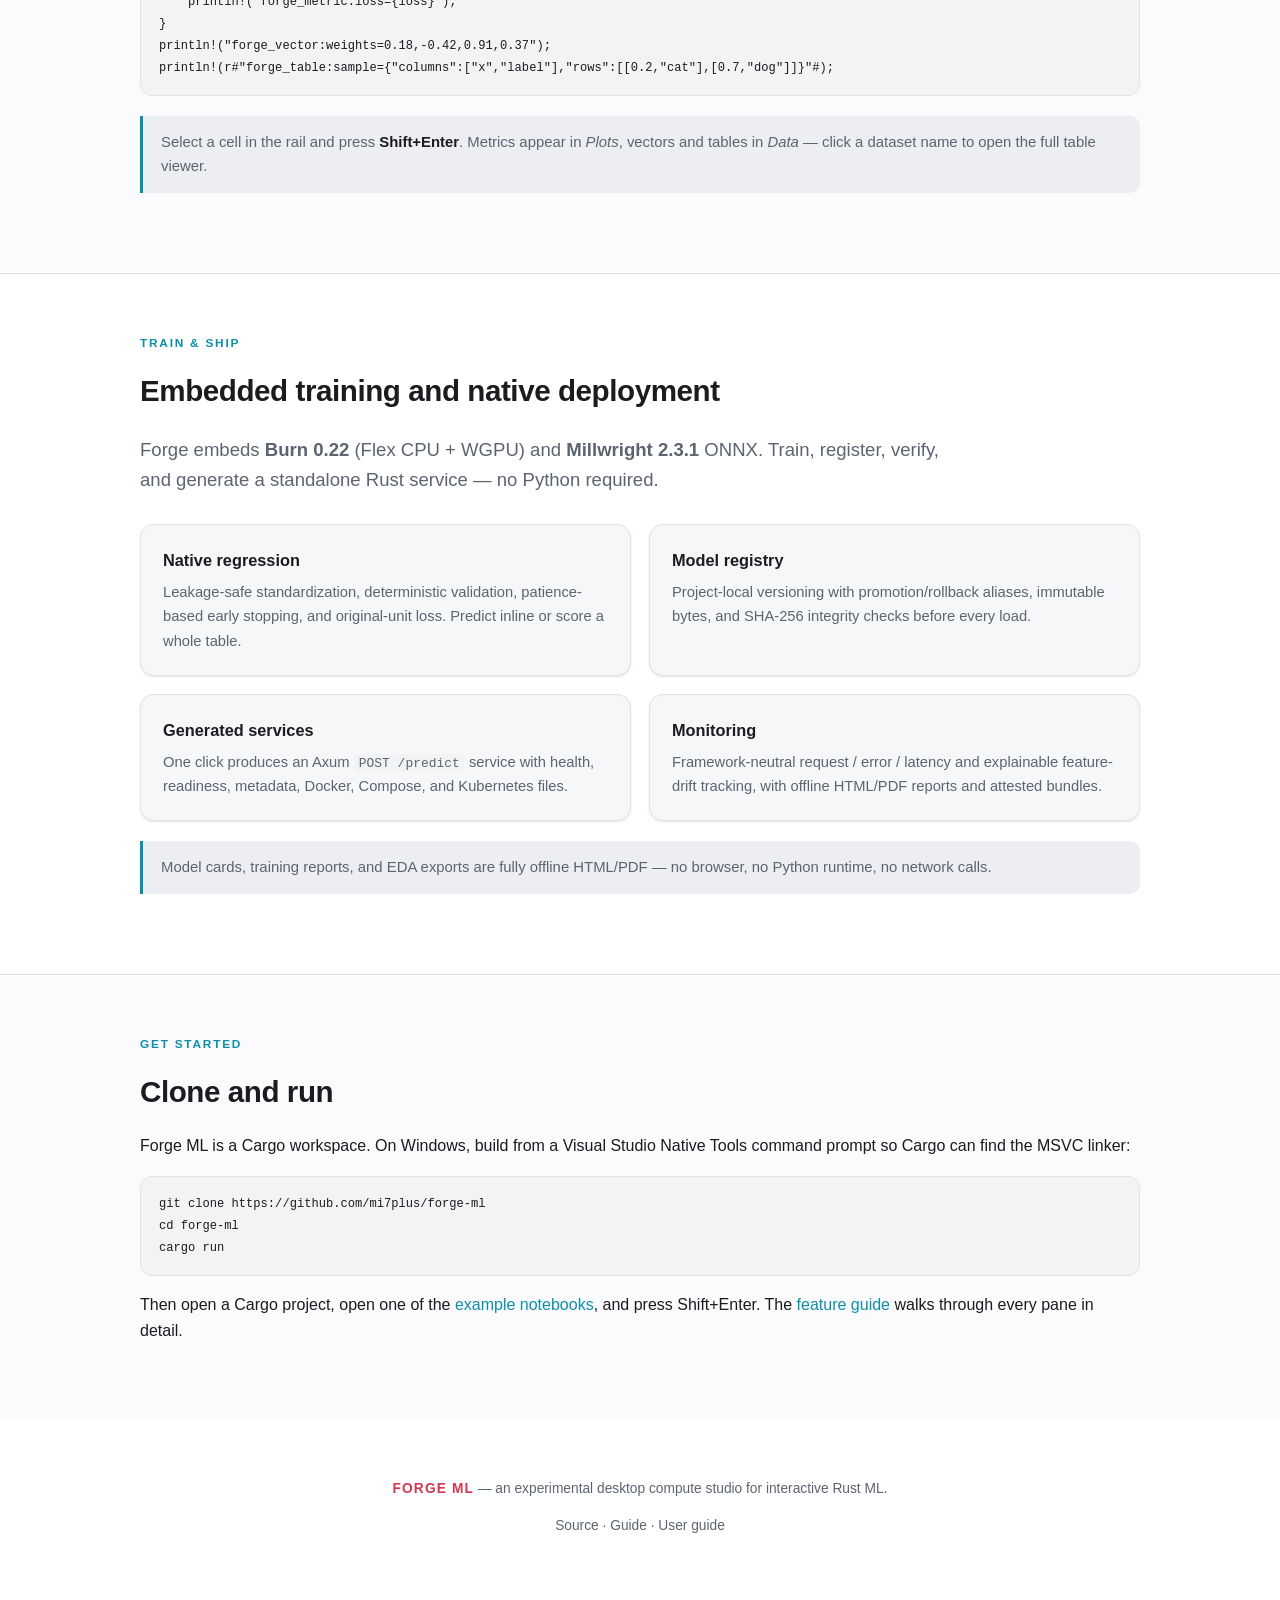
==== commit ad2f2517: "docs(site): update download sizes to the built v1.15.0 artifacts Installer 357->374, portable 156->1" ====
--- a/site/index.html
+++ b/site/index.html
@@ -153,19 +153,19 @@
         <h3>Windows</h3>
         <p>Windows 10 / 11 · x64</p>
         <div class="cta" style="margin-top:14px">
-          <a class="btn primary" href="https://github.com/mi7plus/forge-ml/releases/download/v1.15.0/forge_ide_1.15.0_x64-setup.exe">Installer (.exe) · 357&nbsp;MB</a>
+          <a class="btn primary" href="https://github.com/mi7plus/forge-ml/releases/download/v1.15.0/forge_ide_1.15.0_x64-setup.exe">Installer (.exe) · 374&nbsp;MB</a>
         </div>
         <p class="foot">≈&nbsp;2&nbsp;GB on disk once installed</p>
         <p style="margin-top:12px">Now bundles the Chromium engine that powers the in-app web preview.
           Portable build:
-          <a href="https://github.com/mi7plus/forge-ml/releases/download/v1.15.0/forge_ide.exe">forge_ide.exe</a> · 156&nbsp;MB
+          <a href="https://github.com/mi7plus/forge-ml/releases/download/v1.15.0/forge_ide.exe">forge_ide.exe</a> · 161&nbsp;MB
           (single file, no web preview)</p>
       </div>
       <div class="card">
         <h3>macOS</h3>
         <p>Apple Silicon (arm64)</p>
         <div class="cta" style="margin-top:14px">
-          <a class="btn primary" href="https://github.com/mi7plus/forge-ml/releases/download/v1.15.0/Forge.ML_1.15.0_aarch64.dmg">Disk image (.dmg) · 320&nbsp;MB</a>
+          <a class="btn primary" href="https://github.com/mi7plus/forge-ml/releases/download/v1.15.0/Forge.ML_1.15.0_aarch64.dmg">Disk image (.dmg) · 335&nbsp;MB</a>
         </div>
         <p class="foot">≈&nbsp;2&nbsp;GB on disk once installed</p>
       </div>
@@ -173,8 +173,8 @@
         <h3>Linux</h3>
         <p>x86_64</p>
         <div class="cta" style="margin-top:14px">
-          <a class="btn primary" href="https://github.com/mi7plus/forge-ml/releases/download/v1.15.0/forge_ide_1.15.0_x86_64.AppImage">AppImage · 455&nbsp;MB</a>
-          <a class="btn ghost" href="https://github.com/mi7plus/forge-ml/releases/download/v1.15.0/forge_ide_1.15.0_amd64.deb">.deb · 392&nbsp;MB</a>
+          <a class="btn primary" href="https://github.com/mi7plus/forge-ml/releases/download/v1.15.0/forge_ide_1.15.0_x86_64.AppImage">AppImage · 477&nbsp;MB</a>
+          <a class="btn ghost" href="https://github.com/mi7plus/forge-ml/releases/download/v1.15.0/forge_ide_1.15.0_amd64.deb">.deb · 411&nbsp;MB</a>
         </div>
         <p class="foot">≈&nbsp;2&nbsp;GB on disk once installed</p>
       </div>
@@ -182,7 +182,7 @@
     <p class="note">Those are the compressed <strong>download</strong> sizes. Plan for roughly
       <strong>2&nbsp;GB free</strong> after install — the bundled offline Rust toolchain and the
       Millwright/Burn dependency cache expand on disk (that is what lets <code>:dep</code> cells build
-      with no network). The portable <code>forge_ide.exe</code> is the exception: a single ~156&nbsp;MB
+      with no network). The portable <code>forge_ide.exe</code> is the exception: a single ~161&nbsp;MB
       file with no offline runtime.</p>
     <p class="note">Verify a download against
       <a href="https://github.com/mi7plus/forge-ml/releases/download/v1.15.0/SHA256SUMS">SHA256SUMS</a>.
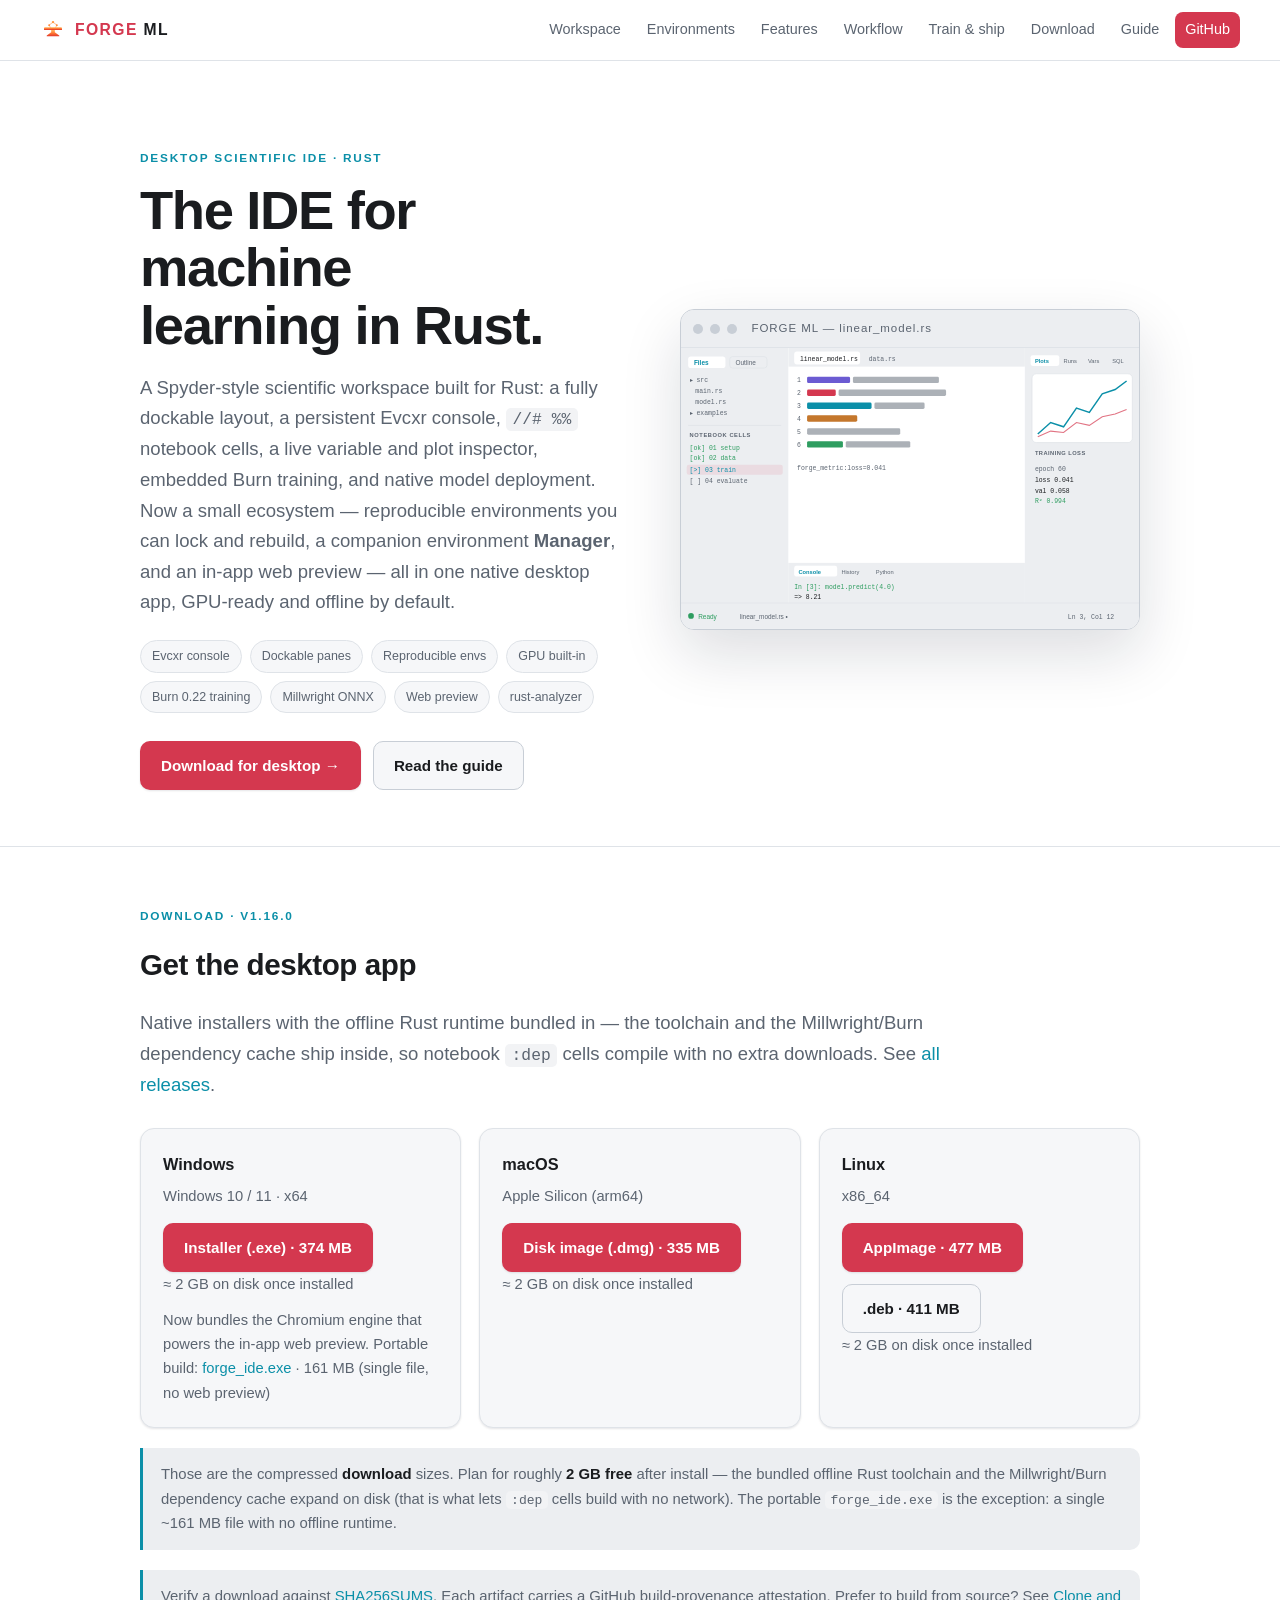
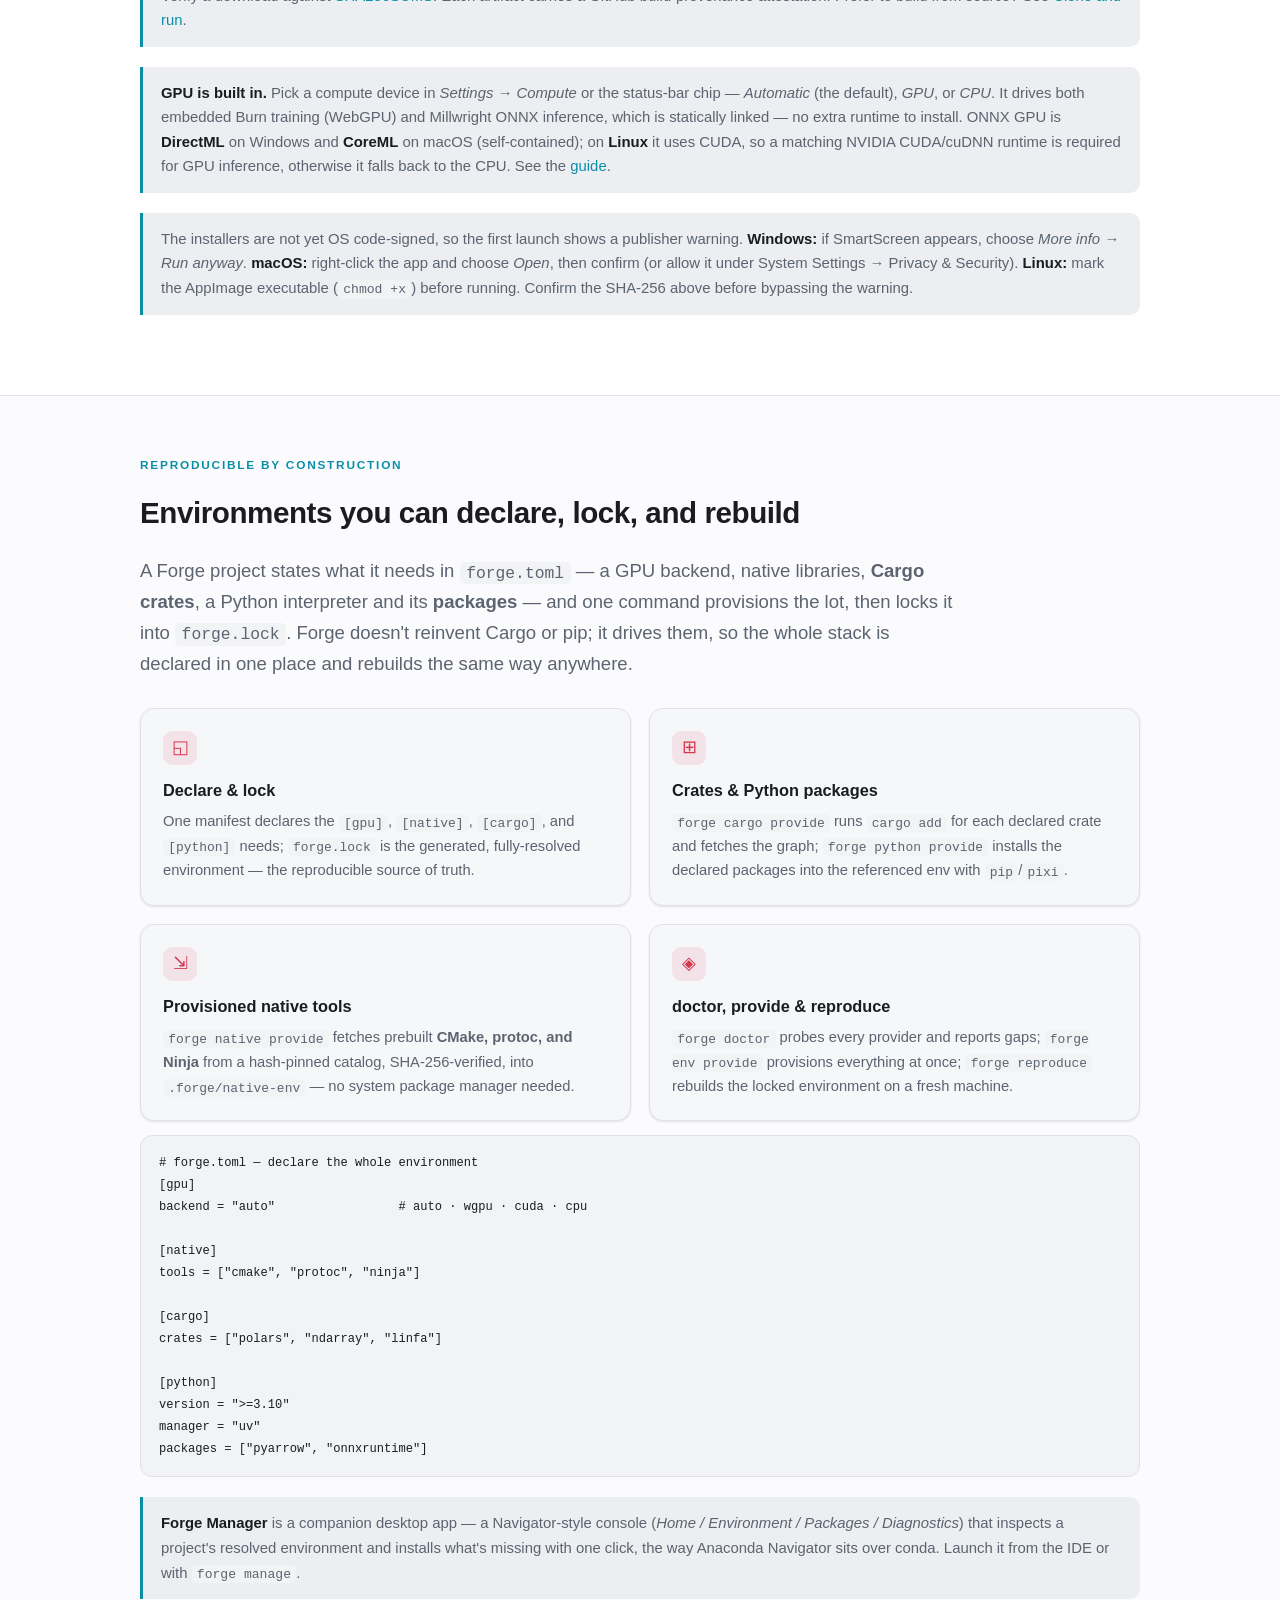
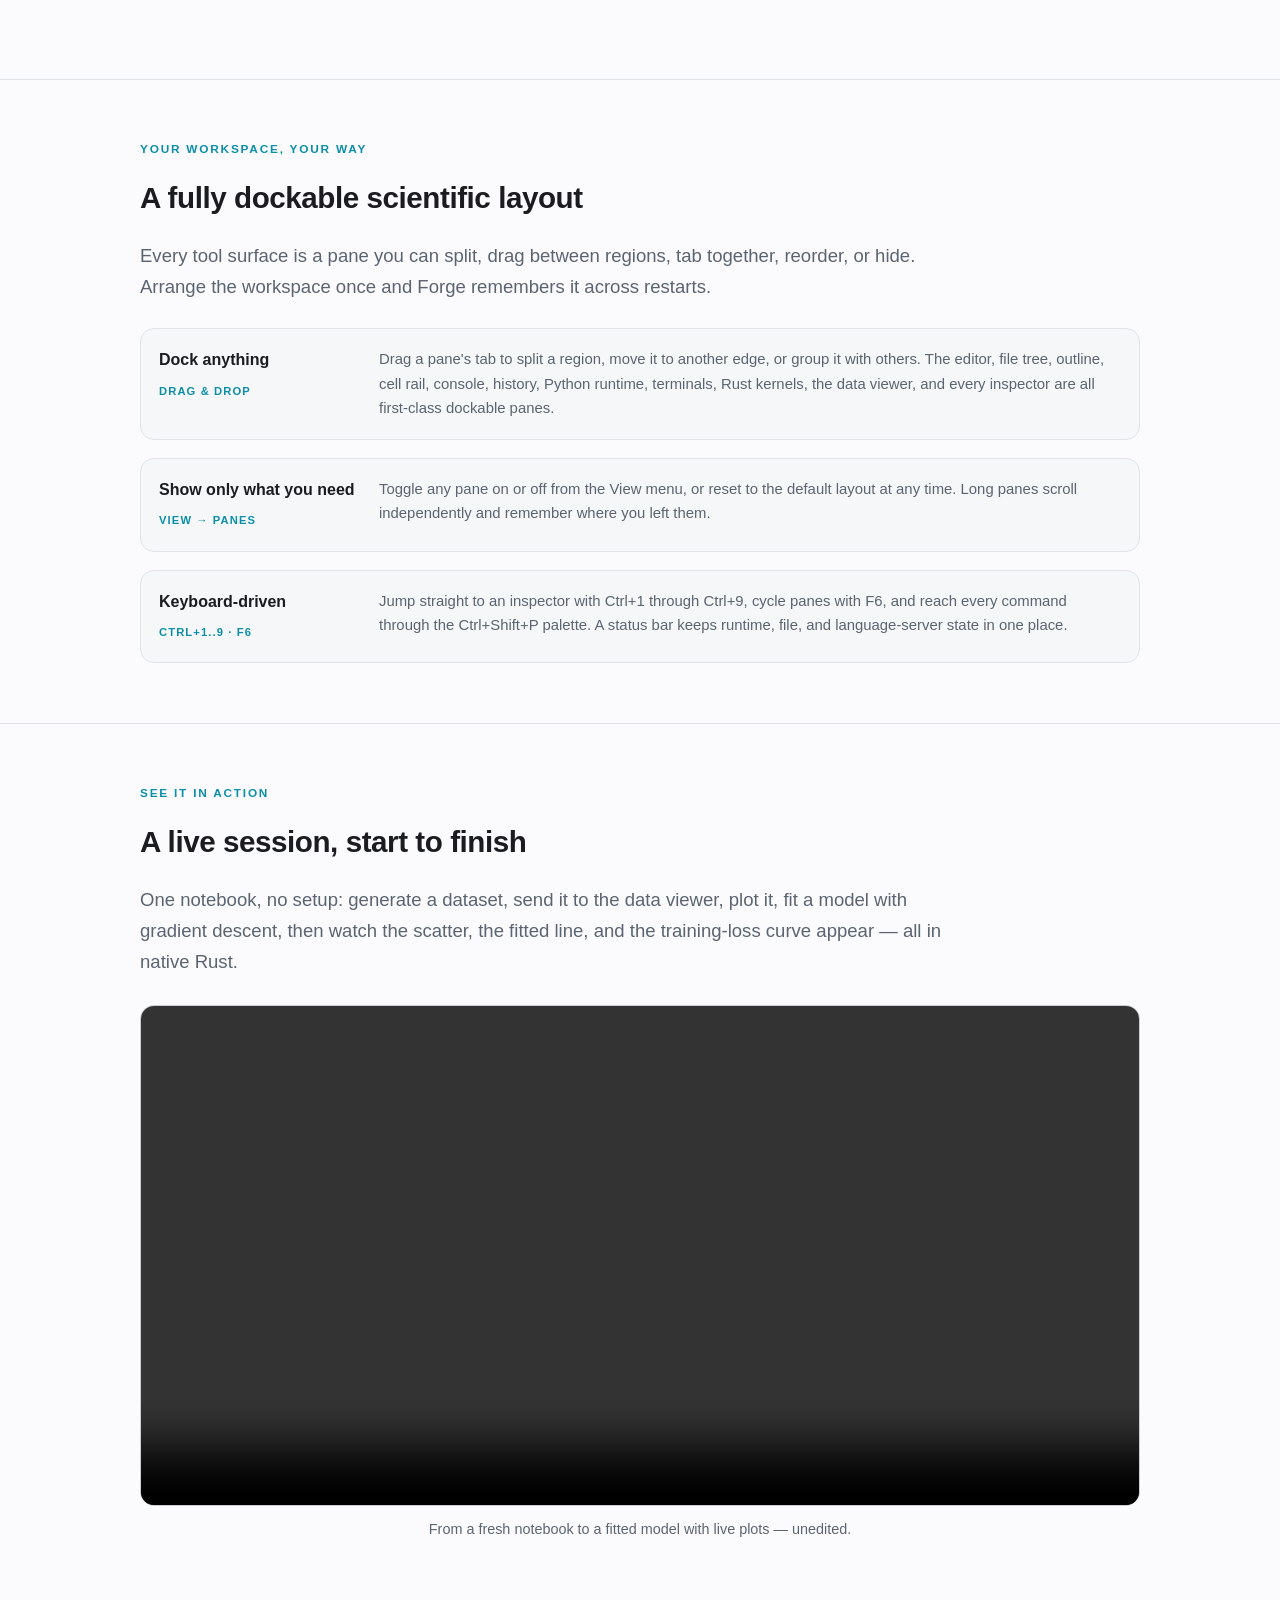
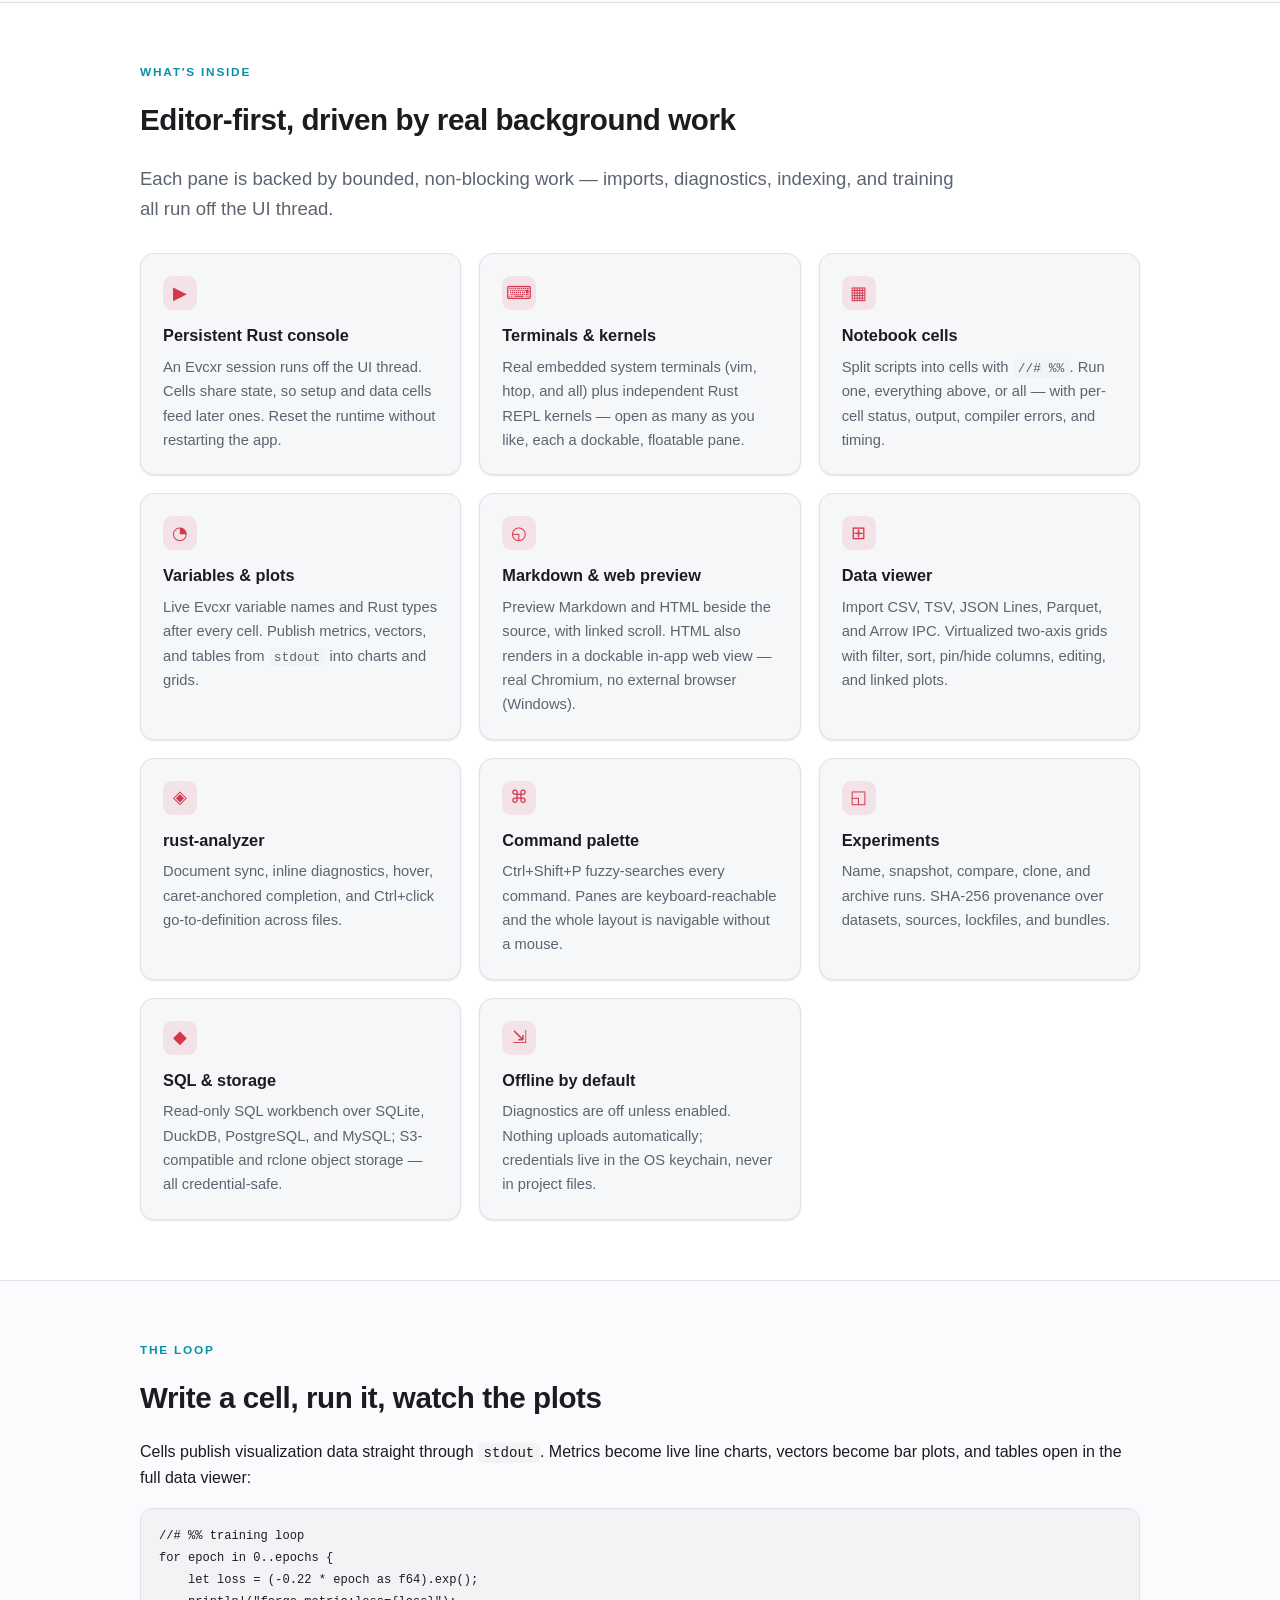
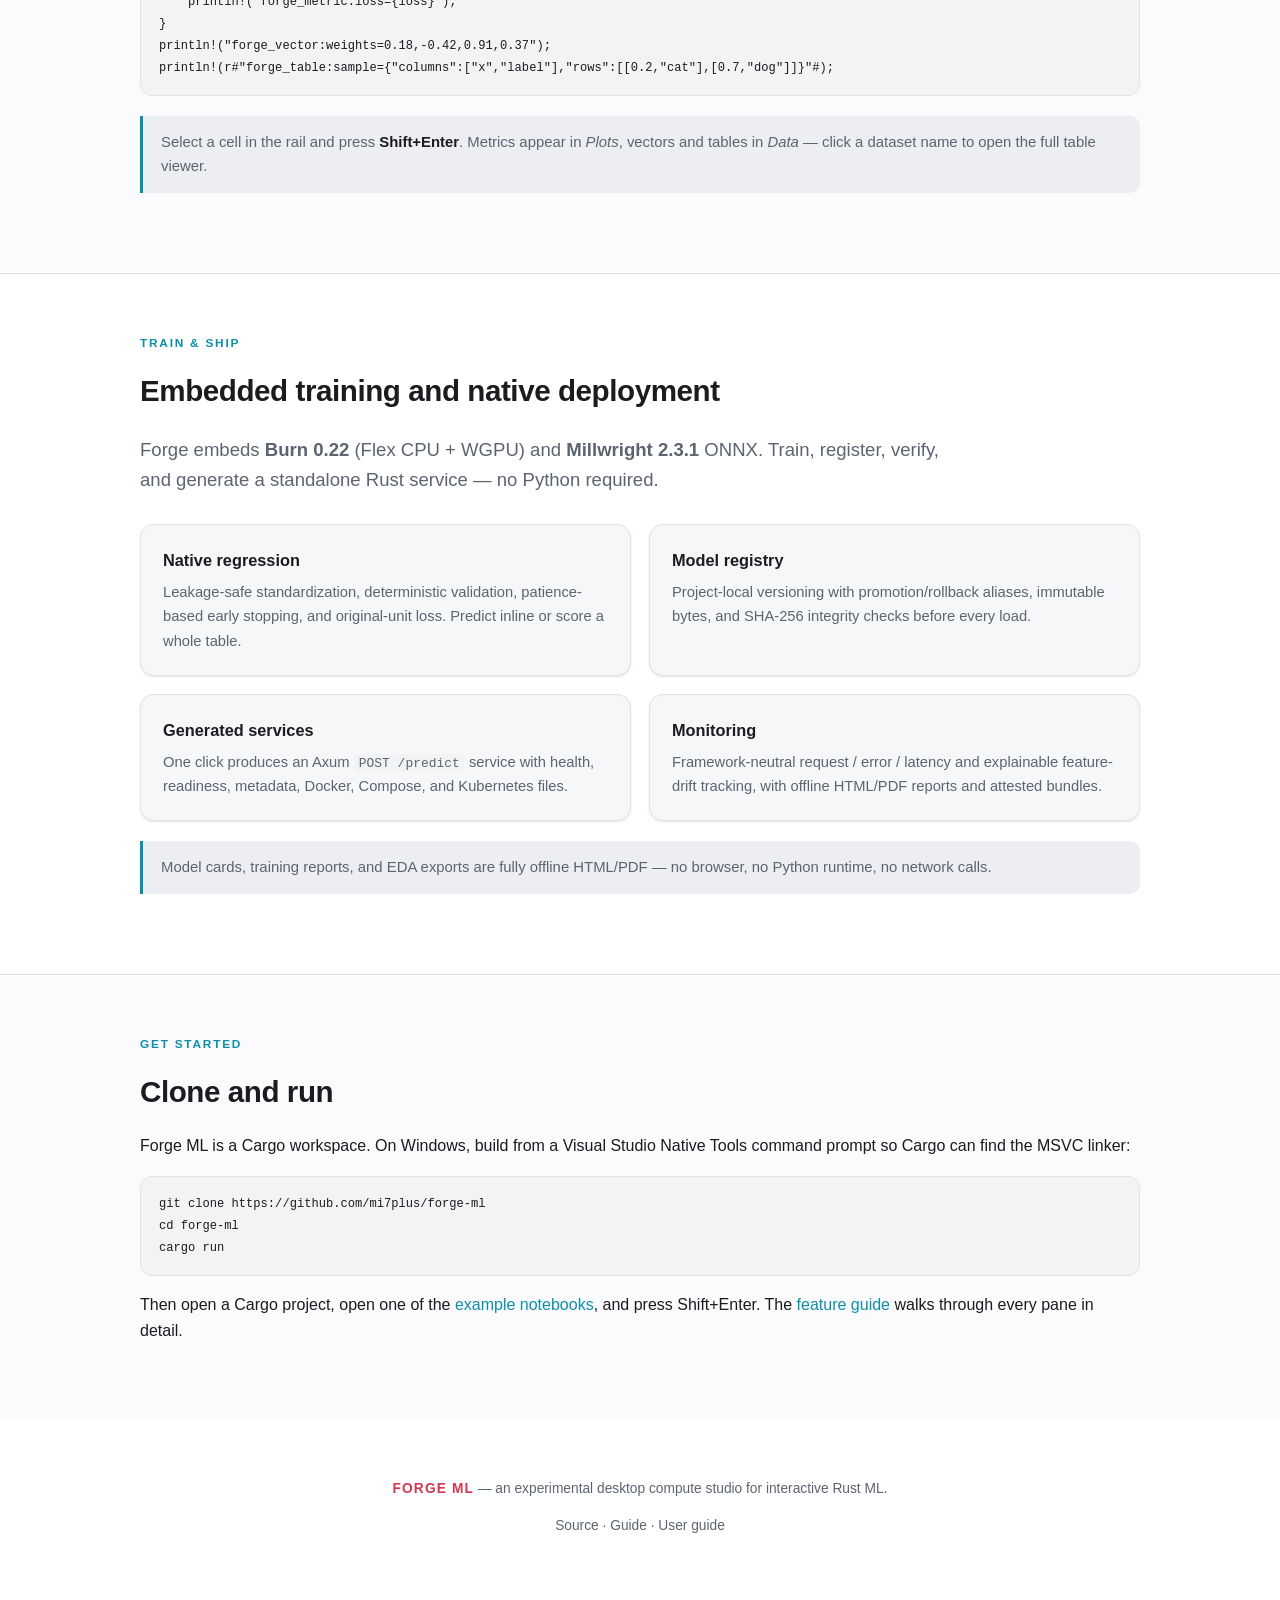
==== commit fe1f32f4: "release: v1.16.0 Bump the 7 workspace crate versions 1.15.0 -> 1.16.0, the site/guide download links" ====
--- a/site/index.html
+++ b/site/index.html
@@ -143,7 +143,7 @@
 
 <section id="download">
   <div class="wrap">
-    <p class="eyebrow">Download · v1.15.0</p>
+    <p class="eyebrow">Download · v1.16.0</p>
     <h2>Get the desktop app</h2>
     <p class="lede">Native installers with the offline Rust runtime bundled in — the toolchain and the
     Millwright/Burn dependency cache ship inside, so notebook <code>:dep</code> cells compile with no
@@ -153,19 +153,19 @@
         <h3>Windows</h3>
         <p>Windows 10 / 11 · x64</p>
         <div class="cta" style="margin-top:14px">
-          <a class="btn primary" href="https://github.com/mi7plus/forge-ml/releases/download/v1.15.0/forge_ide_1.15.0_x64-setup.exe">Installer (.exe) · 374&nbsp;MB</a>
+          <a class="btn primary" href="https://github.com/mi7plus/forge-ml/releases/download/v1.16.0/forge_ide_1.16.0_x64-setup.exe">Installer (.exe) · 374&nbsp;MB</a>
         </div>
         <p class="foot">≈&nbsp;2&nbsp;GB on disk once installed</p>
         <p style="margin-top:12px">Now bundles the Chromium engine that powers the in-app web preview.
           Portable build:
-          <a href="https://github.com/mi7plus/forge-ml/releases/download/v1.15.0/forge_ide.exe">forge_ide.exe</a> · 161&nbsp;MB
+          <a href="https://github.com/mi7plus/forge-ml/releases/download/v1.16.0/forge_ide.exe">forge_ide.exe</a> · 161&nbsp;MB
           (single file, no web preview)</p>
       </div>
       <div class="card">
         <h3>macOS</h3>
         <p>Apple Silicon (arm64)</p>
         <div class="cta" style="margin-top:14px">
-          <a class="btn primary" href="https://github.com/mi7plus/forge-ml/releases/download/v1.15.0/Forge.ML_1.15.0_aarch64.dmg">Disk image (.dmg) · 335&nbsp;MB</a>
+          <a class="btn primary" href="https://github.com/mi7plus/forge-ml/releases/download/v1.16.0/Forge.ML_1.16.0_aarch64.dmg">Disk image (.dmg) · 335&nbsp;MB</a>
         </div>
         <p class="foot">≈&nbsp;2&nbsp;GB on disk once installed</p>
       </div>
@@ -173,8 +173,8 @@
         <h3>Linux</h3>
         <p>x86_64</p>
         <div class="cta" style="margin-top:14px">
-          <a class="btn primary" href="https://github.com/mi7plus/forge-ml/releases/download/v1.15.0/forge_ide_1.15.0_x86_64.AppImage">AppImage · 477&nbsp;MB</a>
-          <a class="btn ghost" href="https://github.com/mi7plus/forge-ml/releases/download/v1.15.0/forge_ide_1.15.0_amd64.deb">.deb · 411&nbsp;MB</a>
+          <a class="btn primary" href="https://github.com/mi7plus/forge-ml/releases/download/v1.16.0/forge_ide_1.16.0_x86_64.AppImage">AppImage · 477&nbsp;MB</a>
+          <a class="btn ghost" href="https://github.com/mi7plus/forge-ml/releases/download/v1.16.0/forge_ide_1.16.0_amd64.deb">.deb · 411&nbsp;MB</a>
         </div>
         <p class="foot">≈&nbsp;2&nbsp;GB on disk once installed</p>
       </div>
@@ -185,7 +185,7 @@
       with no network). The portable <code>forge_ide.exe</code> is the exception: a single ~161&nbsp;MB
       file with no offline runtime.</p>
     <p class="note">Verify a download against
-      <a href="https://github.com/mi7plus/forge-ml/releases/download/v1.15.0/SHA256SUMS">SHA256SUMS</a>.
+      <a href="https://github.com/mi7plus/forge-ml/releases/download/v1.16.0/SHA256SUMS">SHA256SUMS</a>.
       Each artifact carries a GitHub build-provenance attestation. Prefer to build from source?
       See <a href="#start">Clone and run</a>.</p>
     <p class="note"><strong>GPU is built in.</strong> Pick a compute device in <em>Settings → Compute</em> or
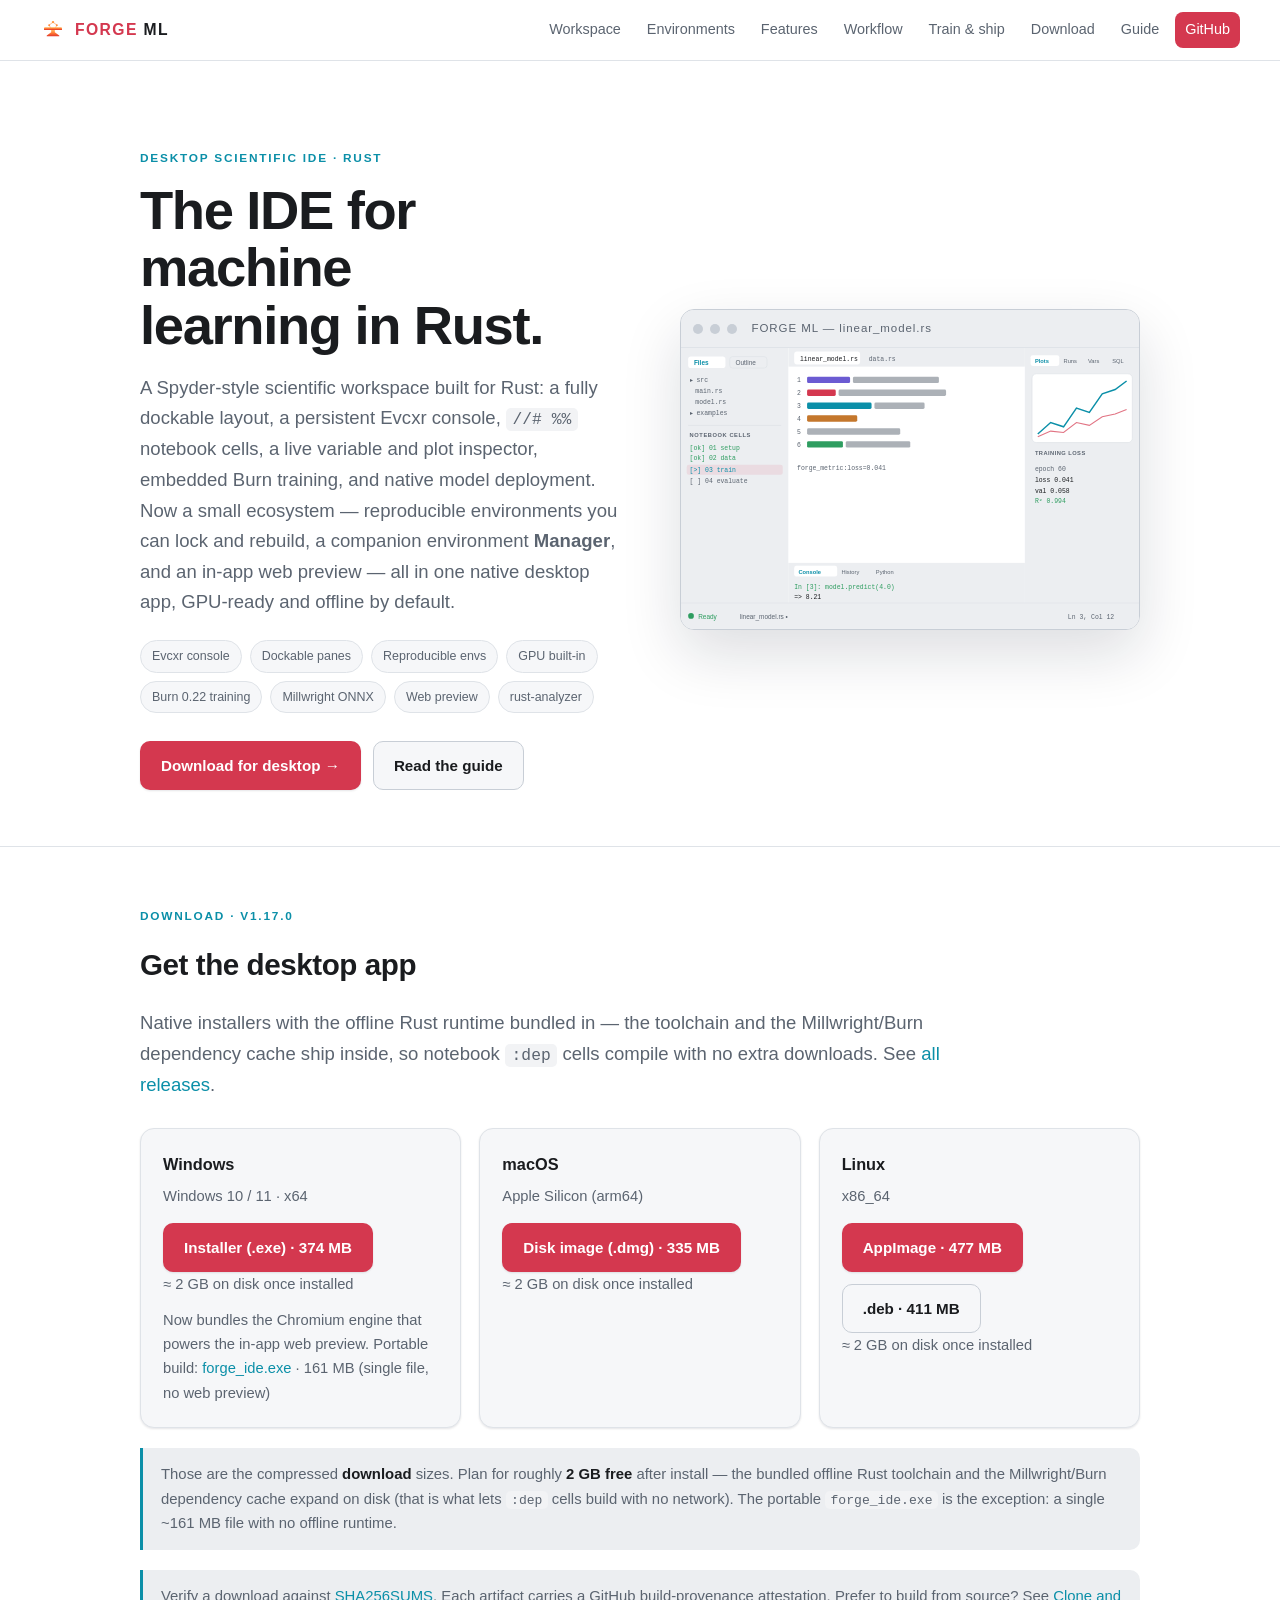
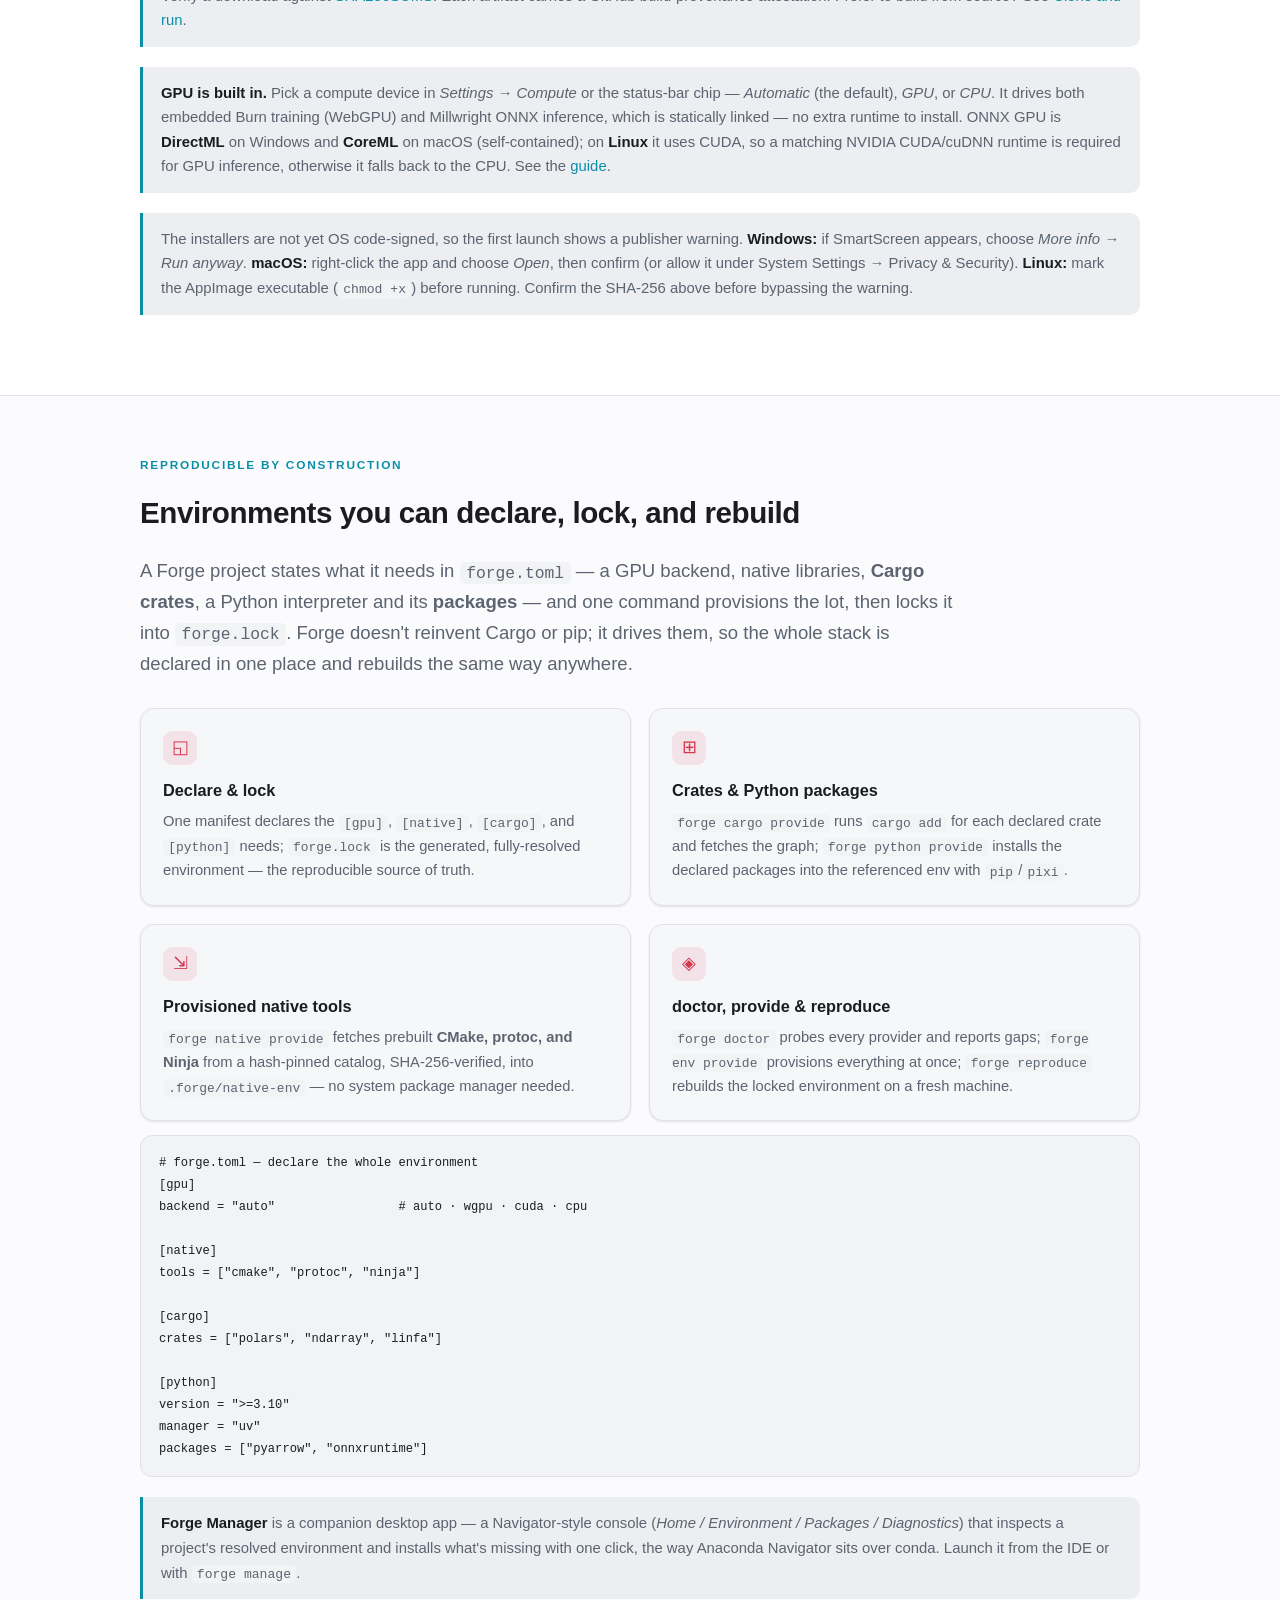
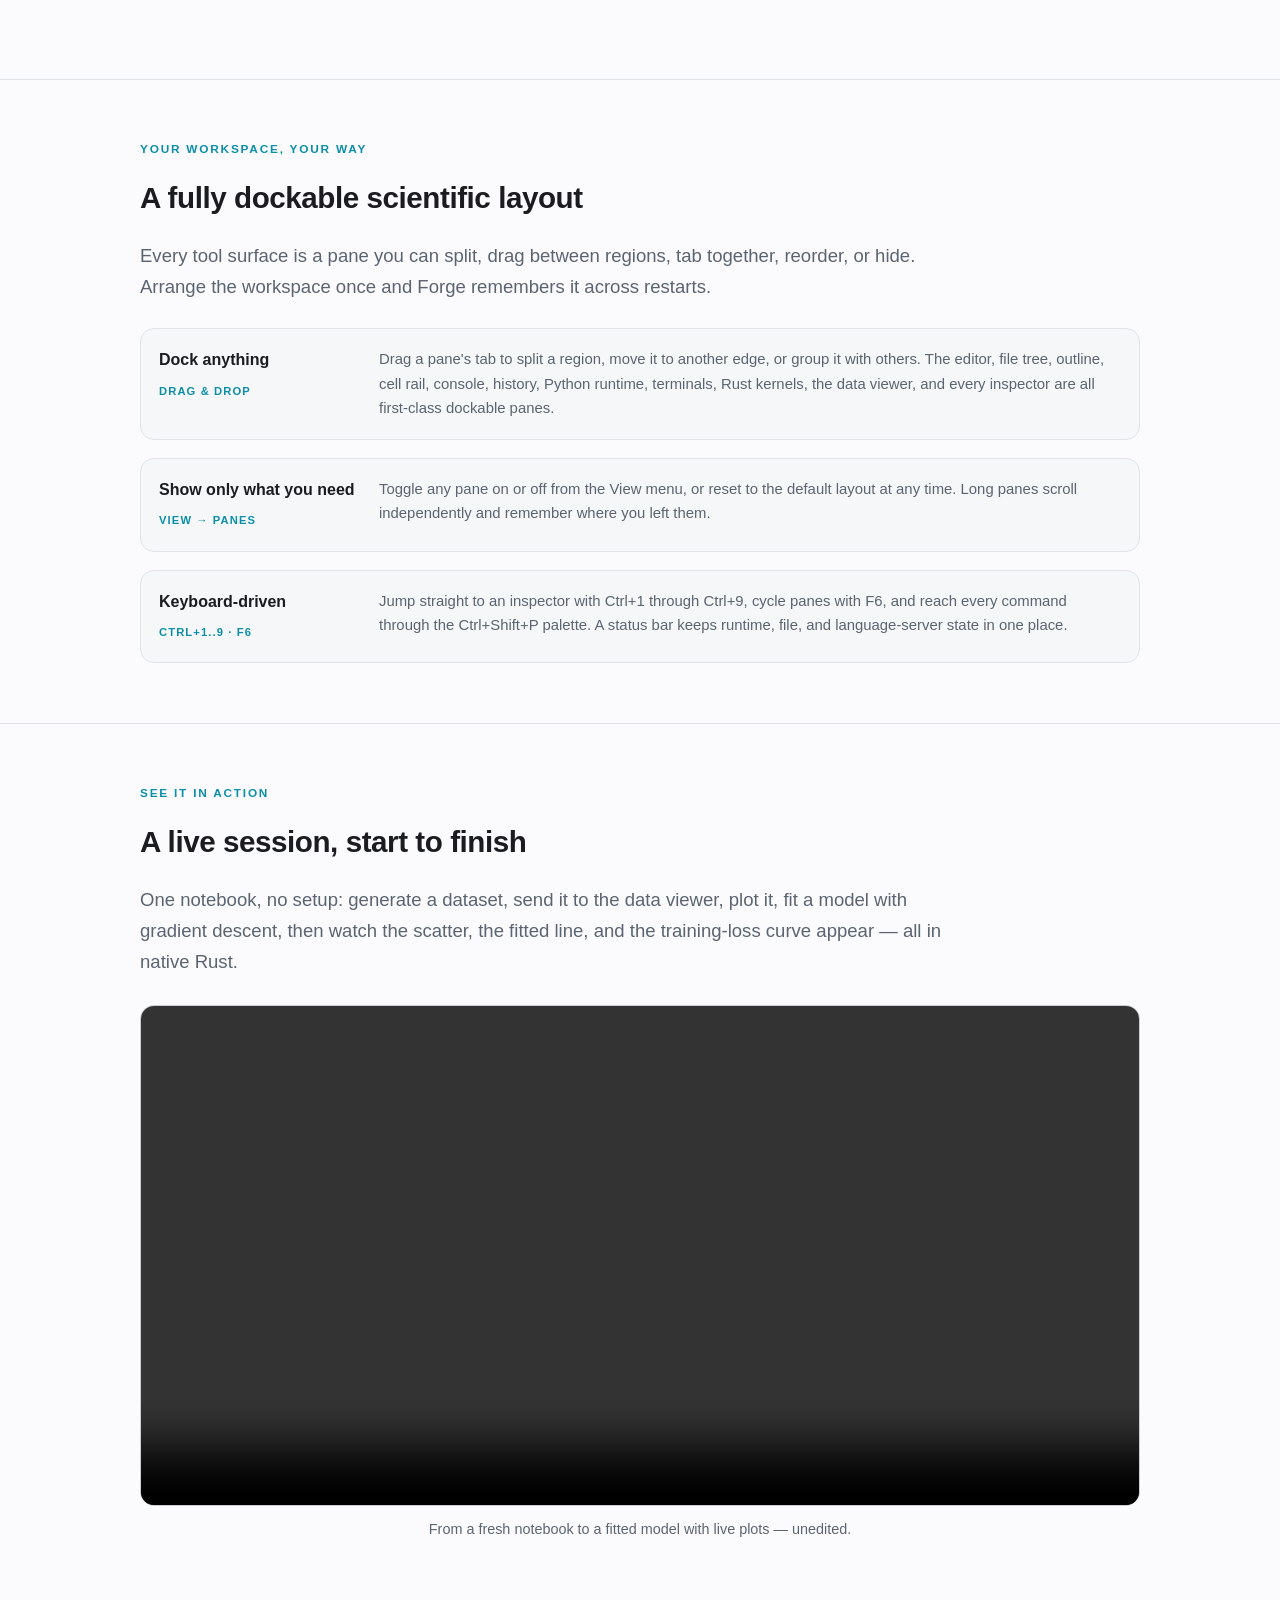
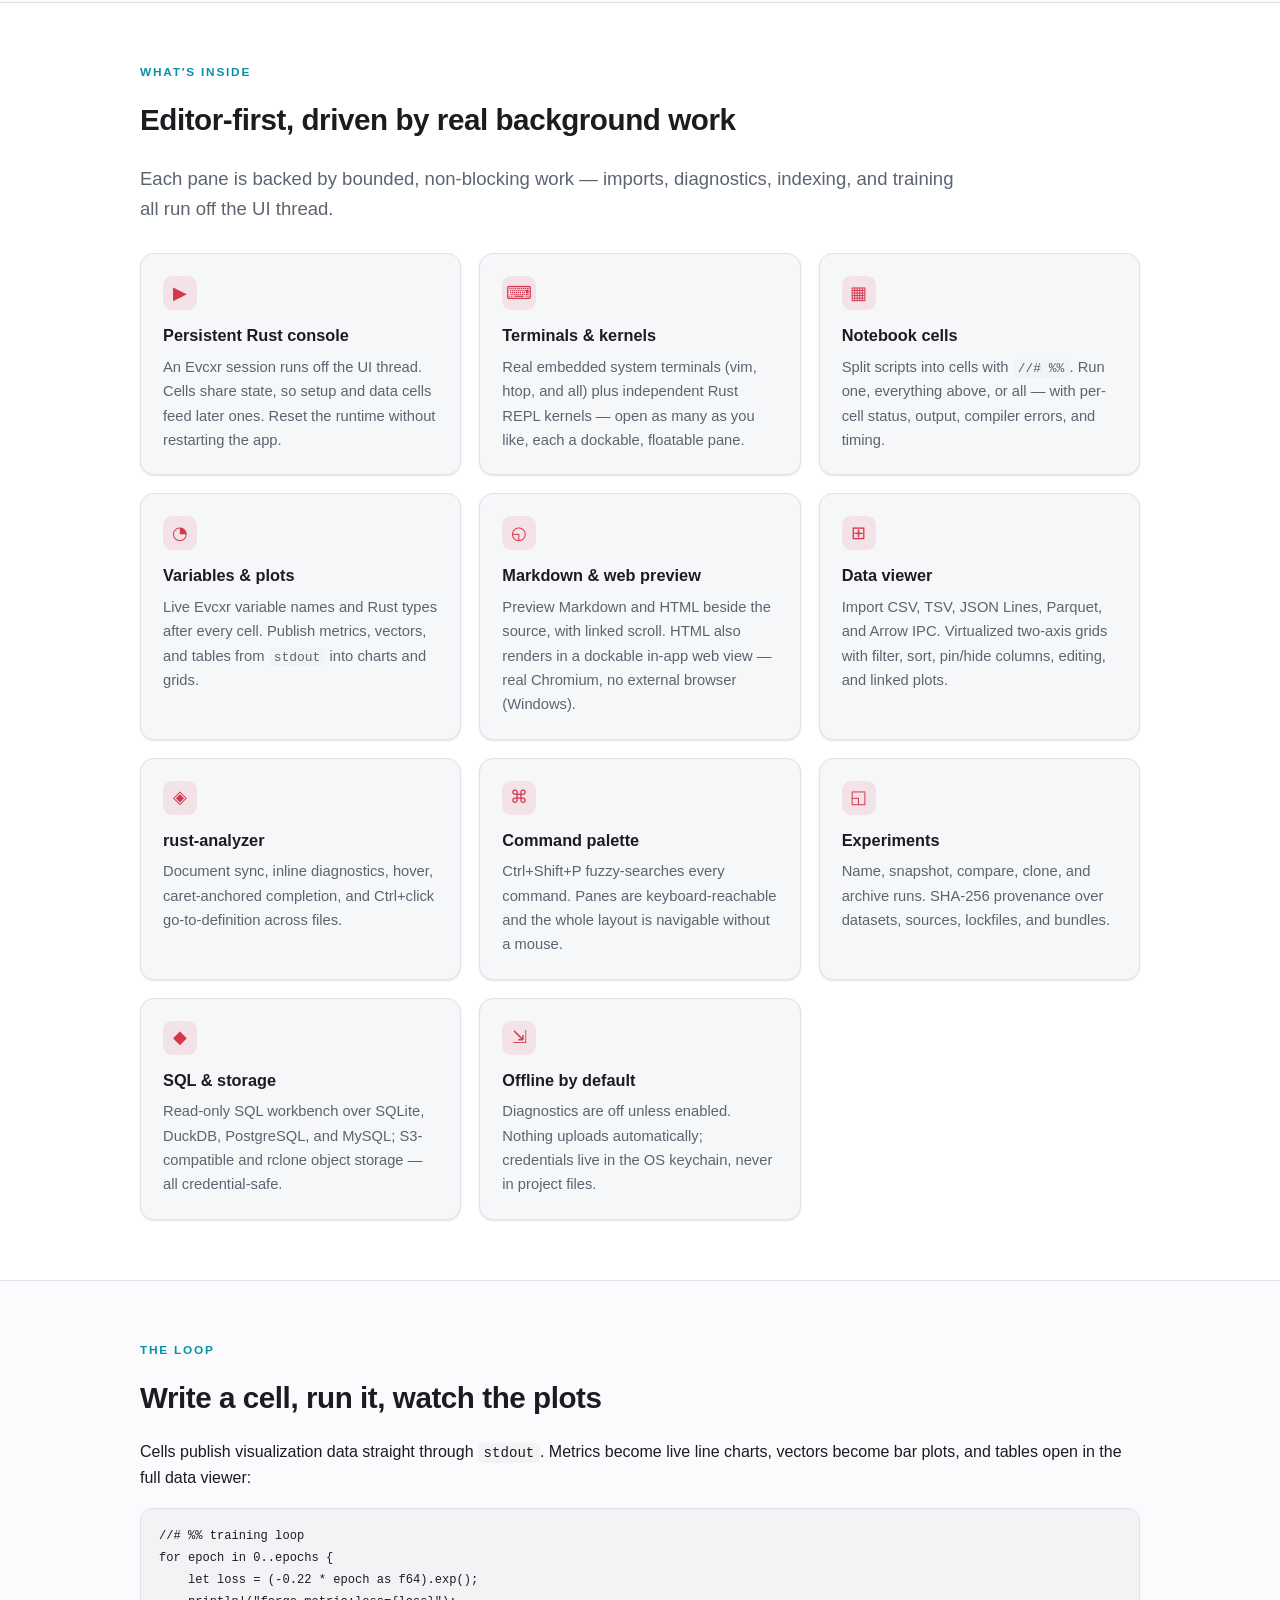
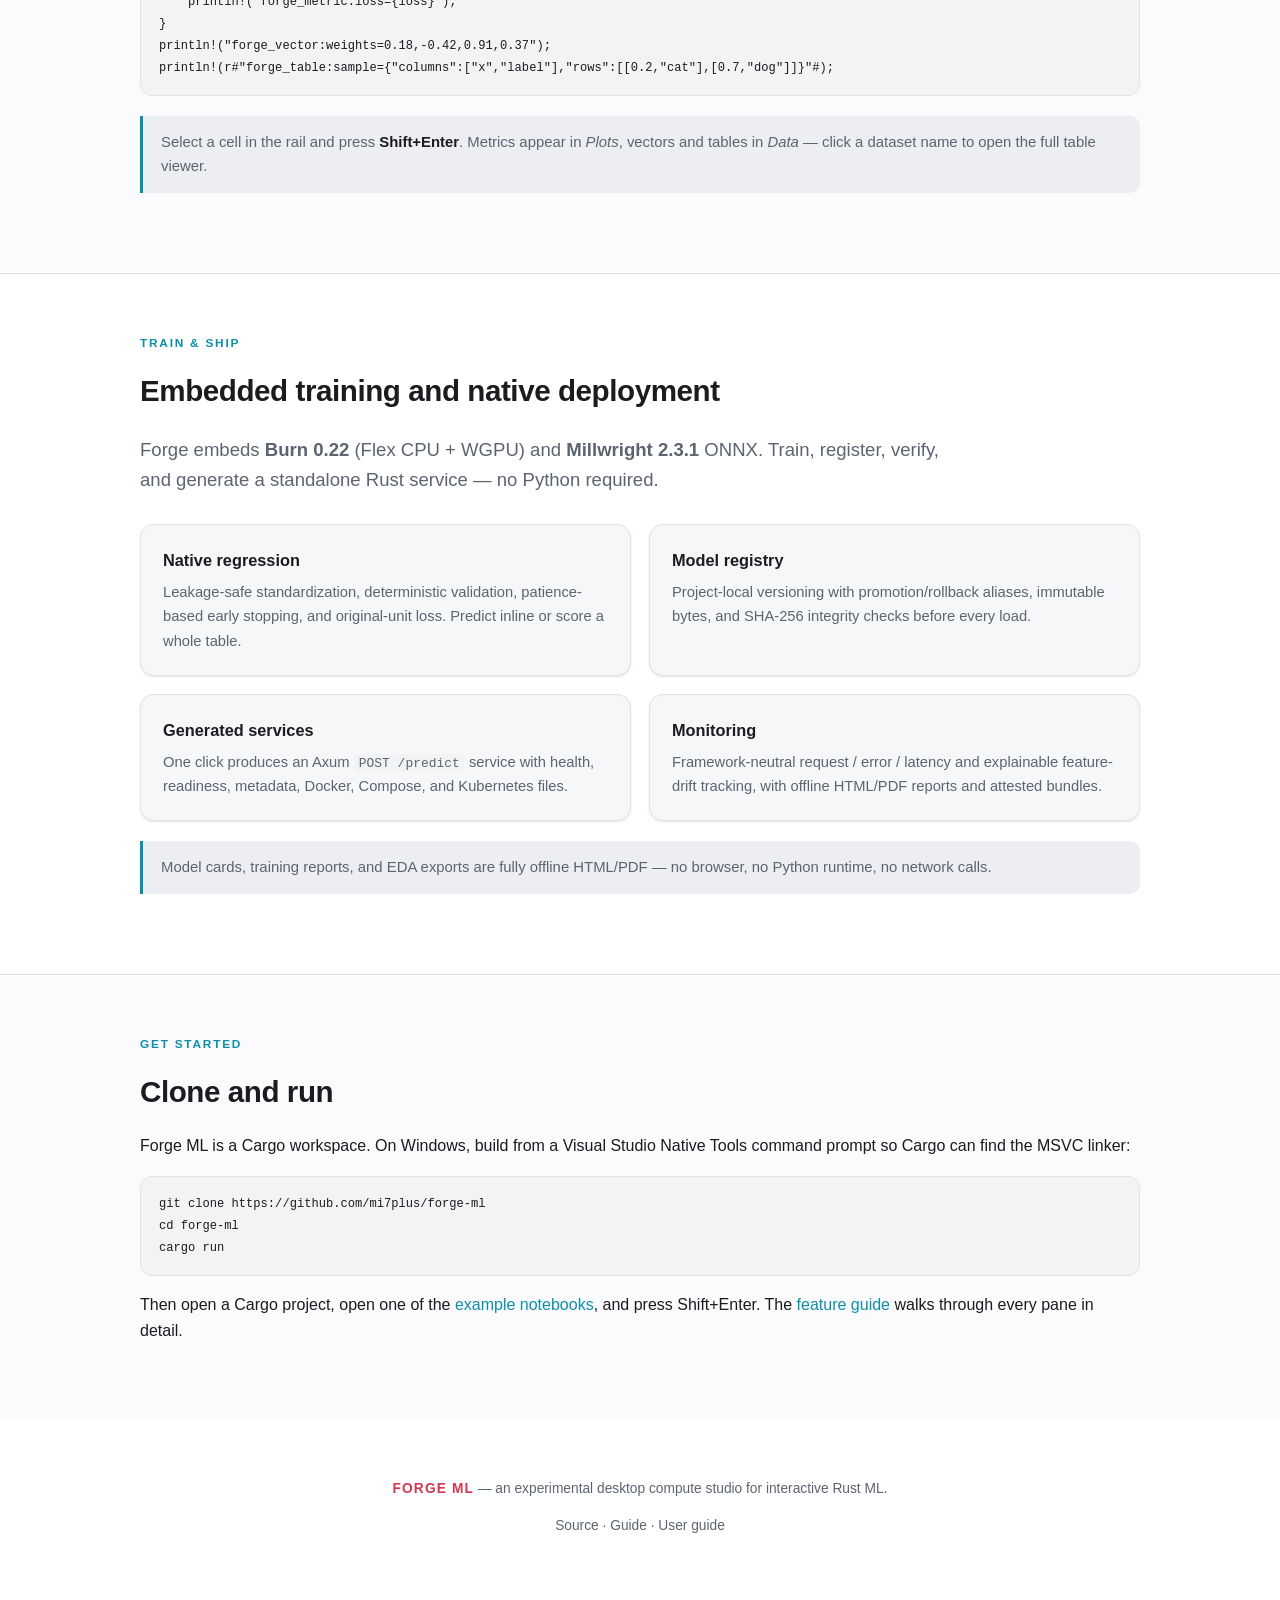
==== commit 7932194a: "release: v1.17.0 Bump the 7 workspace crate versions 1.16.0 -> 1.17.0, the site/guide download links" ====
--- a/site/index.html
+++ b/site/index.html
@@ -143,7 +143,7 @@
 
 <section id="download">
   <div class="wrap">
-    <p class="eyebrow">Download · v1.16.0</p>
+    <p class="eyebrow">Download · v1.17.0</p>
     <h2>Get the desktop app</h2>
     <p class="lede">Native installers with the offline Rust runtime bundled in — the toolchain and the
     Millwright/Burn dependency cache ship inside, so notebook <code>:dep</code> cells compile with no
@@ -153,19 +153,19 @@
         <h3>Windows</h3>
         <p>Windows 10 / 11 · x64</p>
         <div class="cta" style="margin-top:14px">
-          <a class="btn primary" href="https://github.com/mi7plus/forge-ml/releases/download/v1.16.0/forge_ide_1.16.0_x64-setup.exe">Installer (.exe) · 374&nbsp;MB</a>
+          <a class="btn primary" href="https://github.com/mi7plus/forge-ml/releases/download/v1.17.0/forge_ide_1.17.0_x64-setup.exe">Installer (.exe) · 374&nbsp;MB</a>
         </div>
         <p class="foot">≈&nbsp;2&nbsp;GB on disk once installed</p>
         <p style="margin-top:12px">Now bundles the Chromium engine that powers the in-app web preview.
           Portable build:
-          <a href="https://github.com/mi7plus/forge-ml/releases/download/v1.16.0/forge_ide.exe">forge_ide.exe</a> · 161&nbsp;MB
+          <a href="https://github.com/mi7plus/forge-ml/releases/download/v1.17.0/forge_ide.exe">forge_ide.exe</a> · 161&nbsp;MB
           (single file, no web preview)</p>
       </div>
       <div class="card">
         <h3>macOS</h3>
         <p>Apple Silicon (arm64)</p>
         <div class="cta" style="margin-top:14px">
-          <a class="btn primary" href="https://github.com/mi7plus/forge-ml/releases/download/v1.16.0/Forge.ML_1.16.0_aarch64.dmg">Disk image (.dmg) · 335&nbsp;MB</a>
+          <a class="btn primary" href="https://github.com/mi7plus/forge-ml/releases/download/v1.17.0/Forge.ML_1.17.0_aarch64.dmg">Disk image (.dmg) · 335&nbsp;MB</a>
         </div>
         <p class="foot">≈&nbsp;2&nbsp;GB on disk once installed</p>
       </div>
@@ -173,8 +173,8 @@
         <h3>Linux</h3>
         <p>x86_64</p>
         <div class="cta" style="margin-top:14px">
-          <a class="btn primary" href="https://github.com/mi7plus/forge-ml/releases/download/v1.16.0/forge_ide_1.16.0_x86_64.AppImage">AppImage · 477&nbsp;MB</a>
-          <a class="btn ghost" href="https://github.com/mi7plus/forge-ml/releases/download/v1.16.0/forge_ide_1.16.0_amd64.deb">.deb · 411&nbsp;MB</a>
+          <a class="btn primary" href="https://github.com/mi7plus/forge-ml/releases/download/v1.17.0/forge_ide_1.17.0_x86_64.AppImage">AppImage · 477&nbsp;MB</a>
+          <a class="btn ghost" href="https://github.com/mi7plus/forge-ml/releases/download/v1.17.0/forge_ide_1.17.0_amd64.deb">.deb · 411&nbsp;MB</a>
         </div>
         <p class="foot">≈&nbsp;2&nbsp;GB on disk once installed</p>
       </div>
@@ -185,7 +185,7 @@
       with no network). The portable <code>forge_ide.exe</code> is the exception: a single ~161&nbsp;MB
       file with no offline runtime.</p>
     <p class="note">Verify a download against
-      <a href="https://github.com/mi7plus/forge-ml/releases/download/v1.16.0/SHA256SUMS">SHA256SUMS</a>.
+      <a href="https://github.com/mi7plus/forge-ml/releases/download/v1.17.0/SHA256SUMS">SHA256SUMS</a>.
       Each artifact carries a GitHub build-provenance attestation. Prefer to build from source?
       See <a href="#start">Clone and run</a>.</p>
     <p class="note"><strong>GPU is built in.</strong> Pick a compute device in <em>Settings → Compute</em> or
